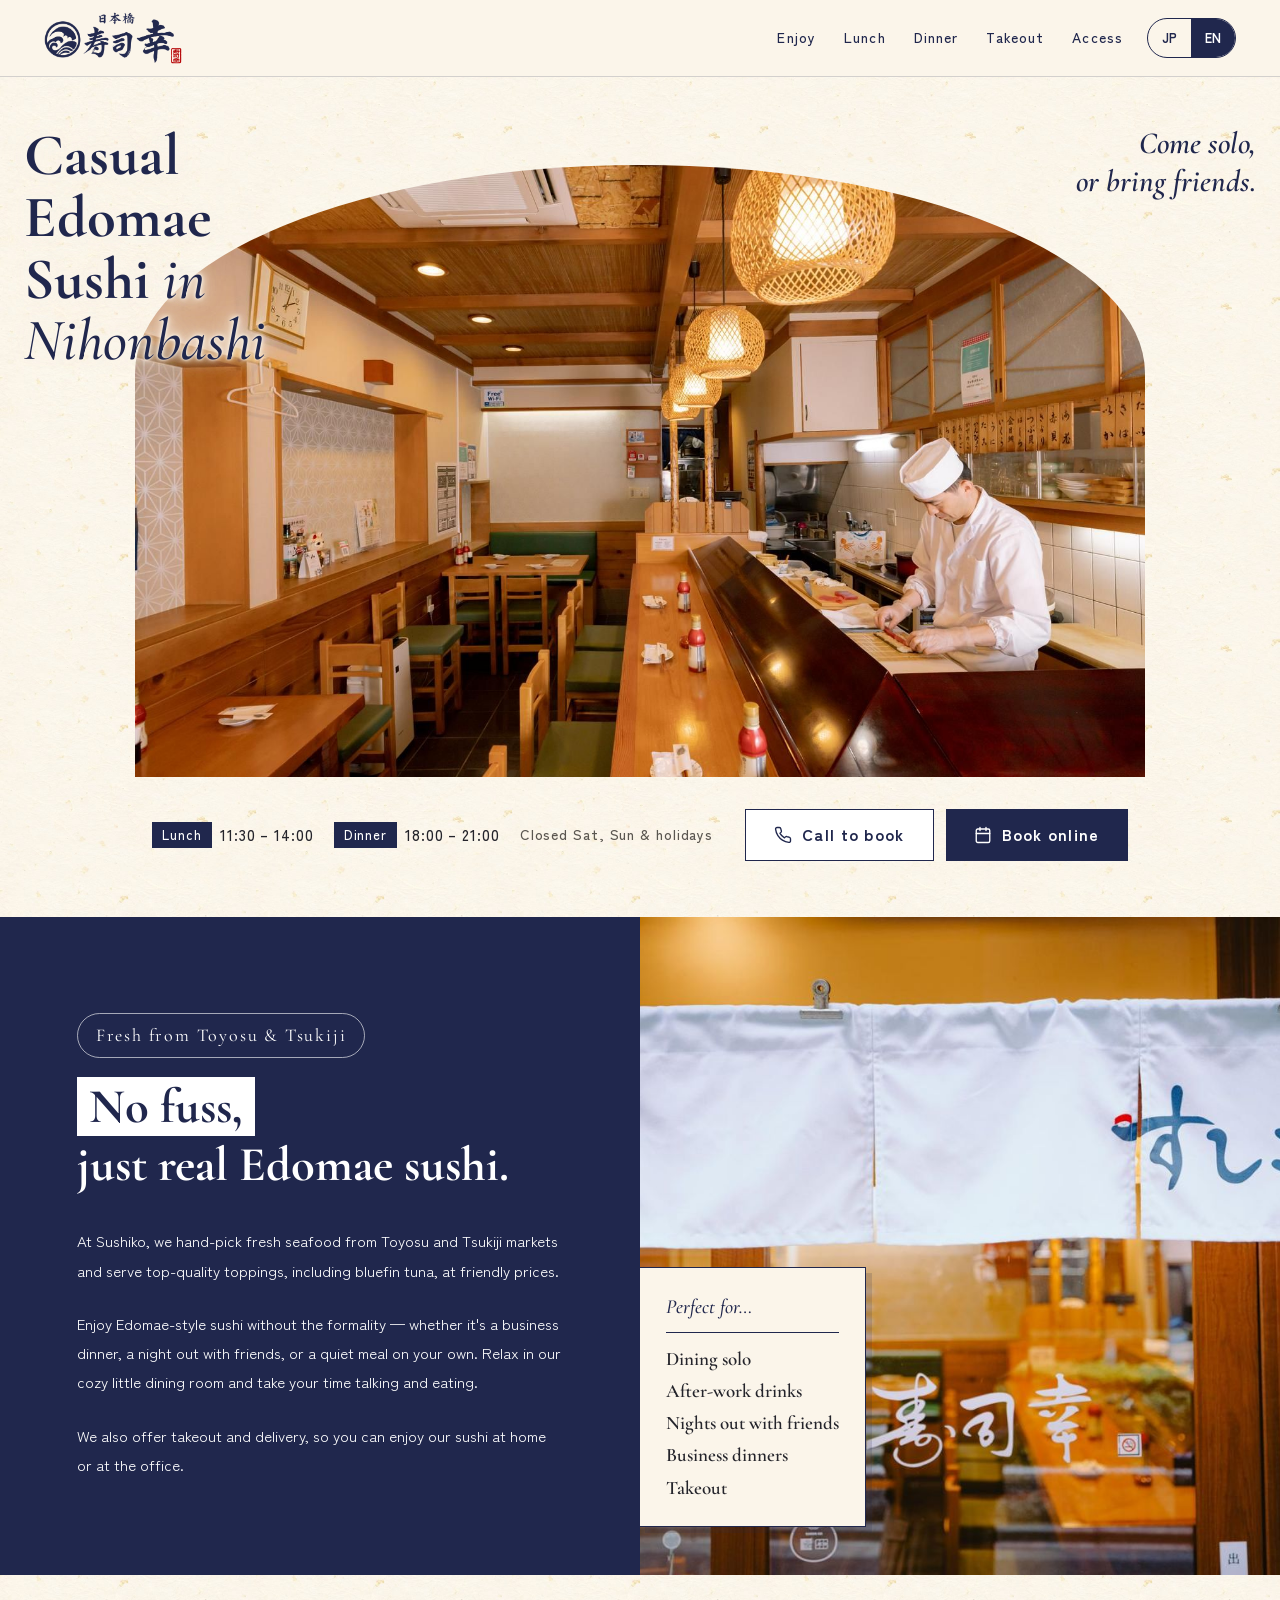
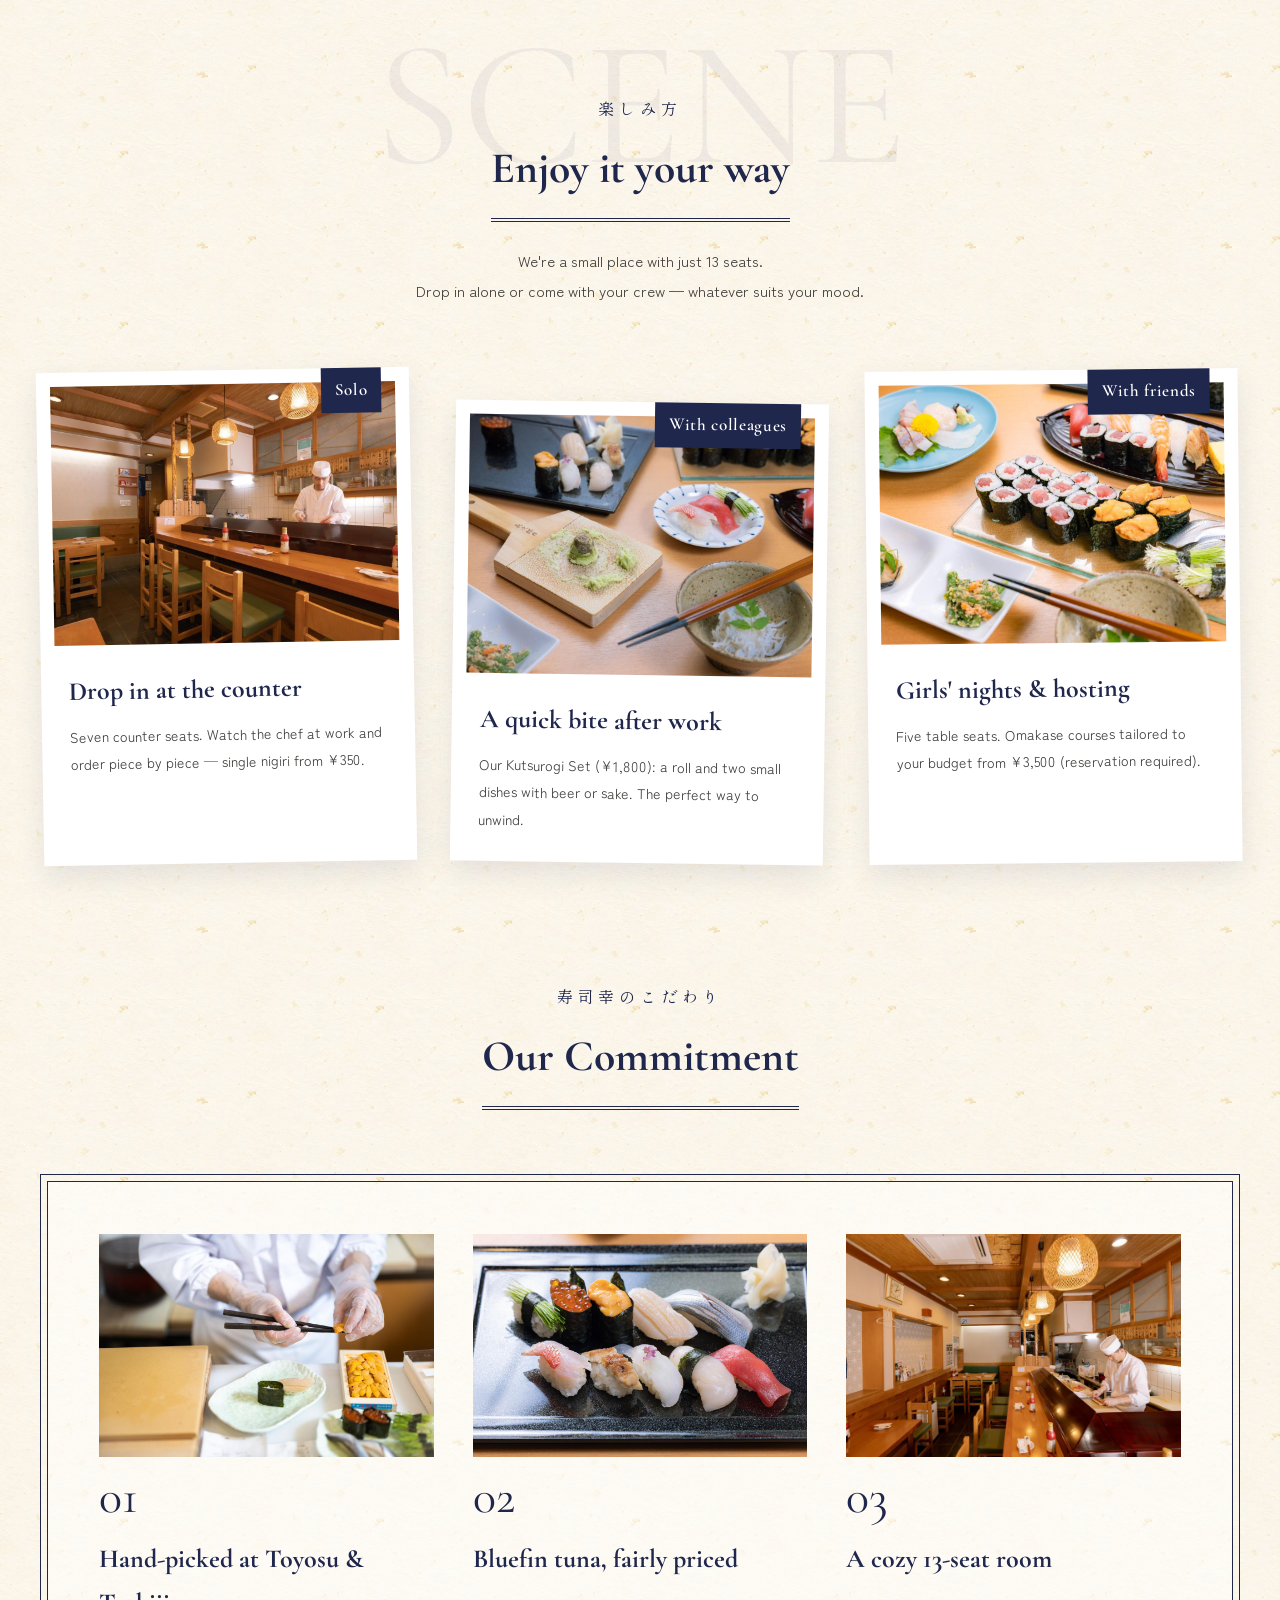
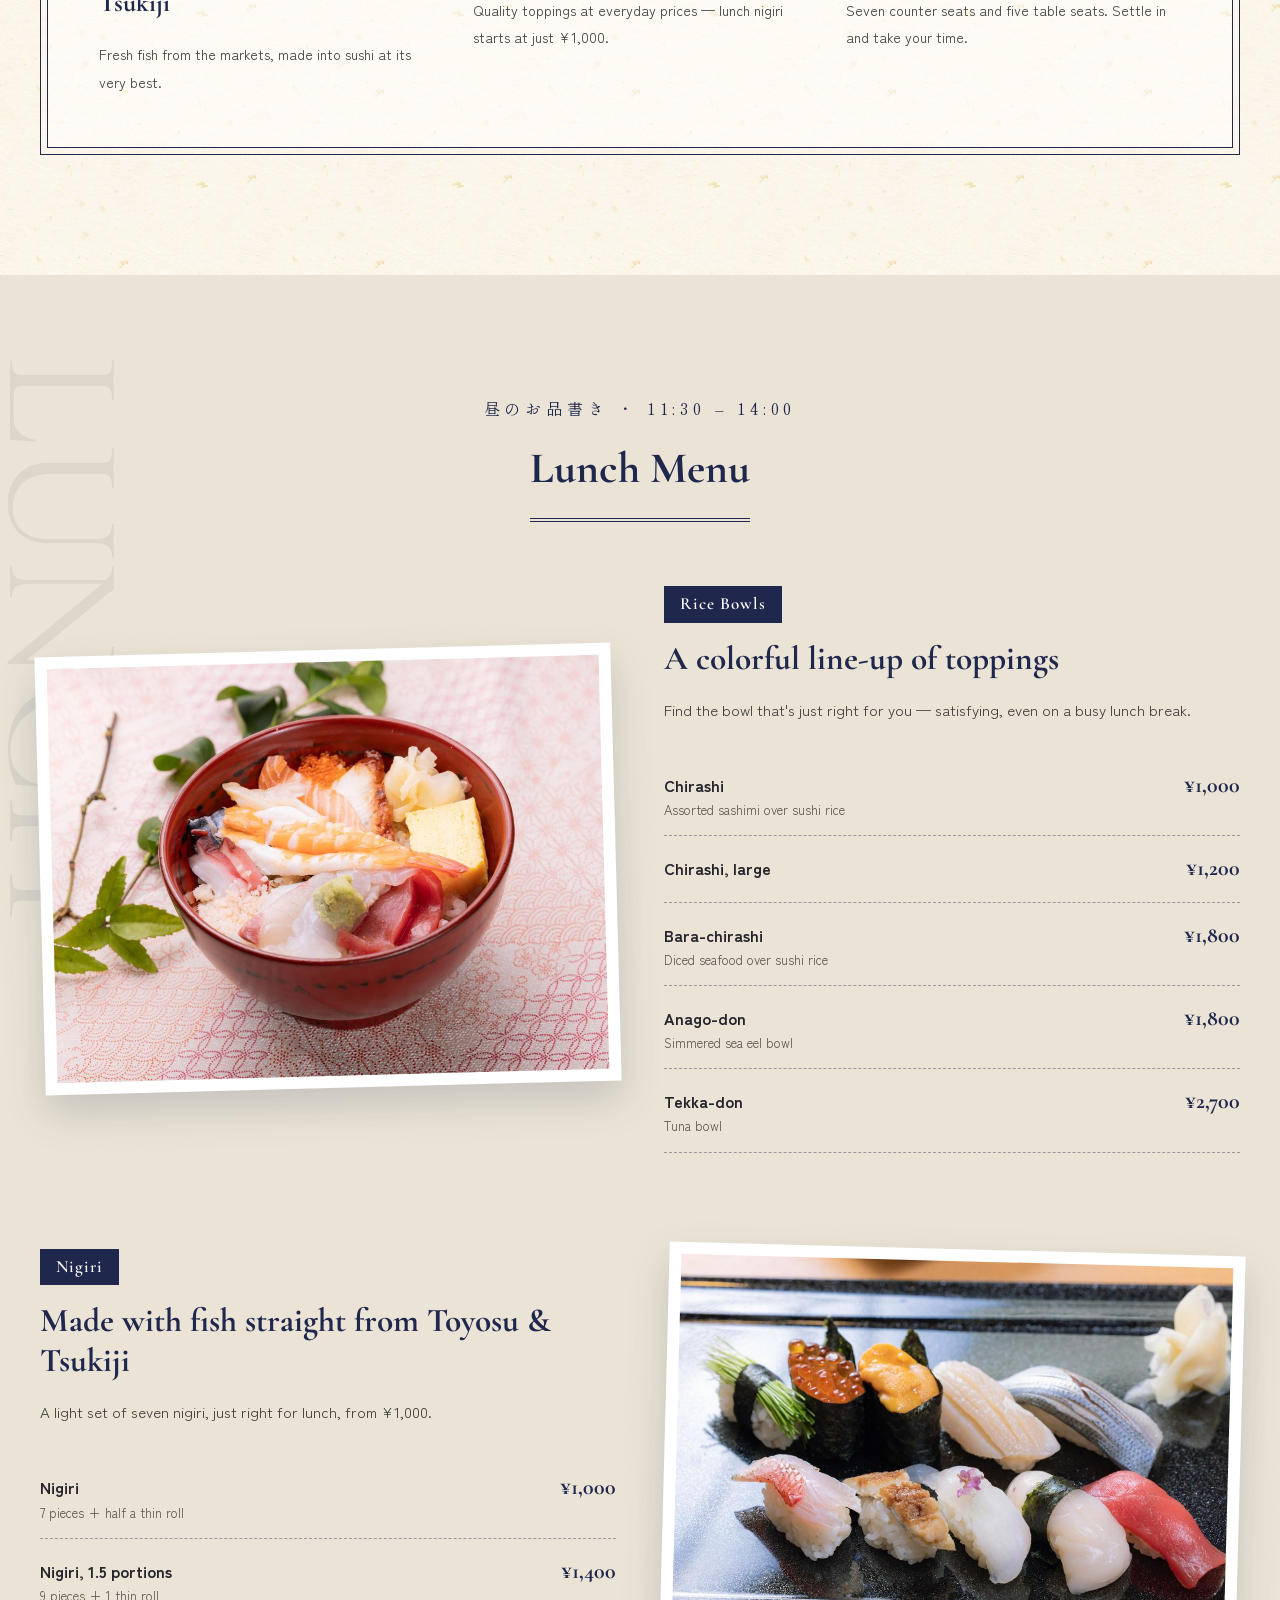
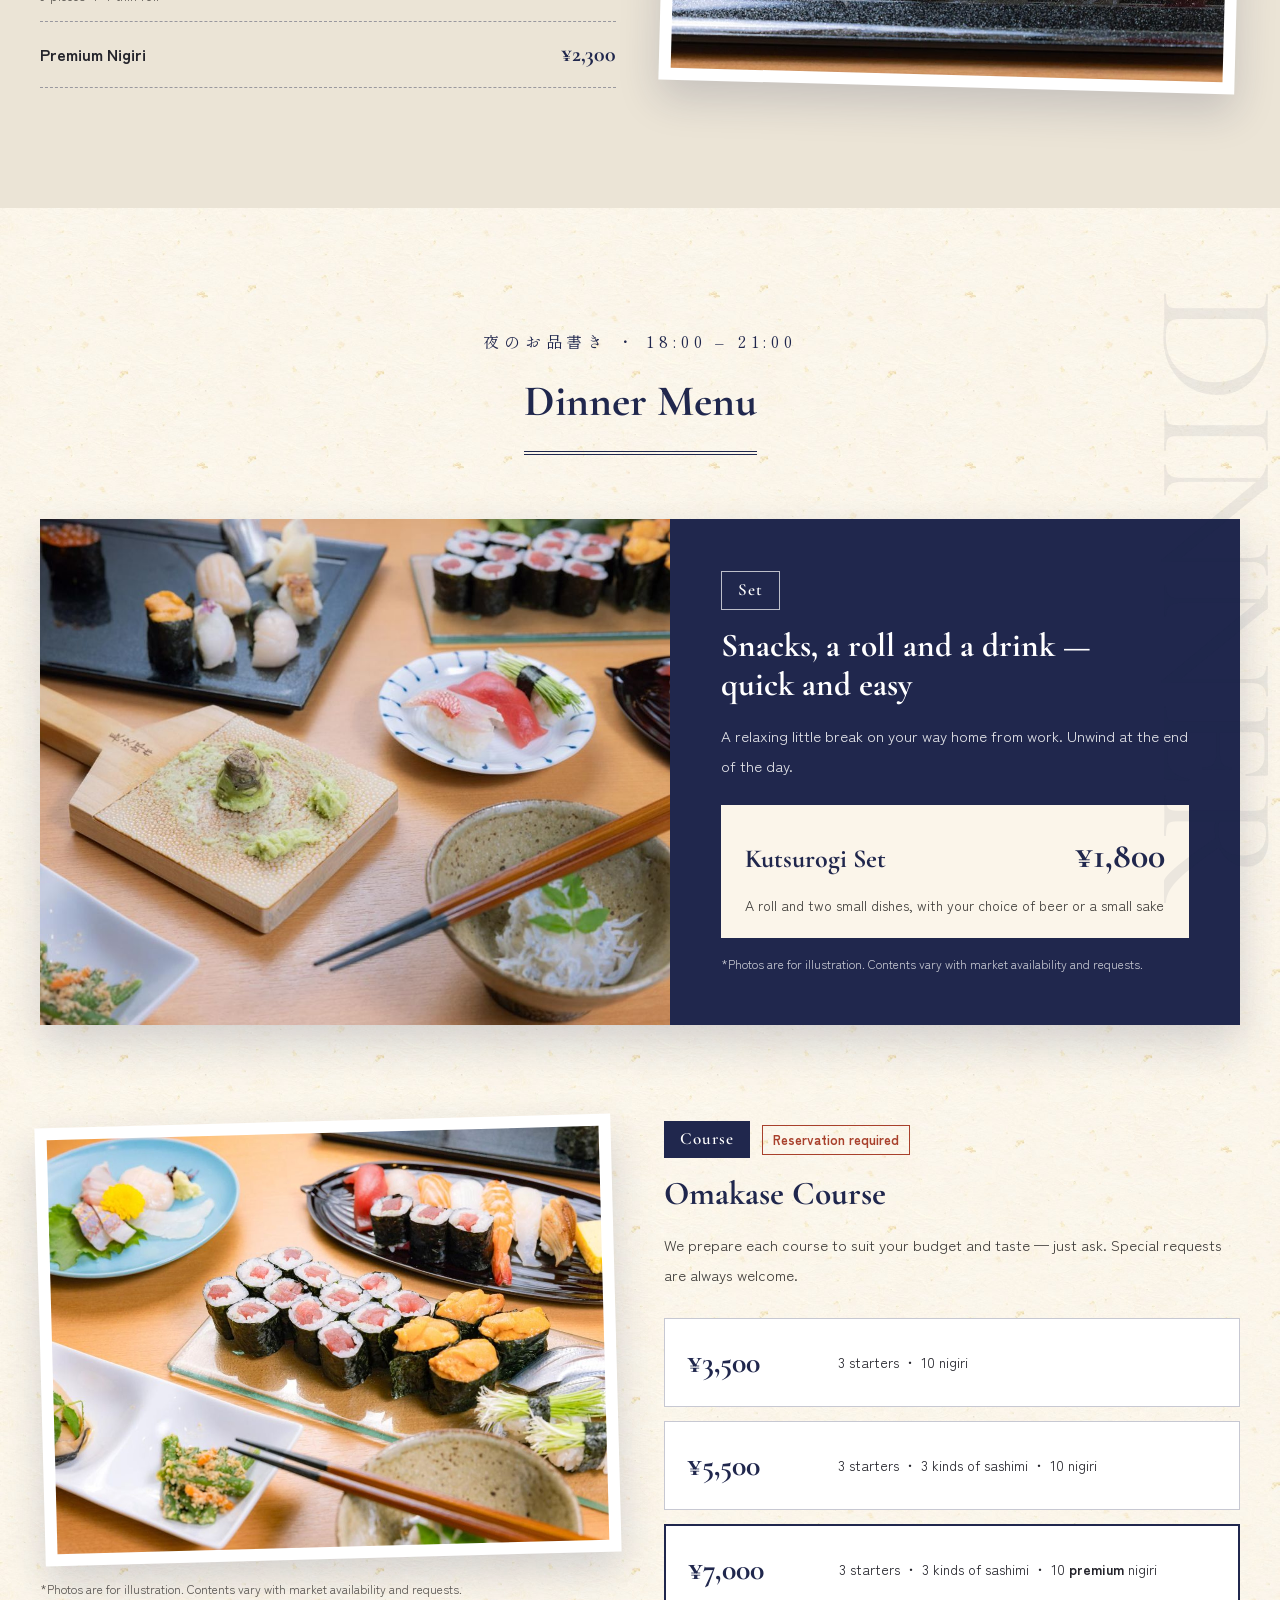
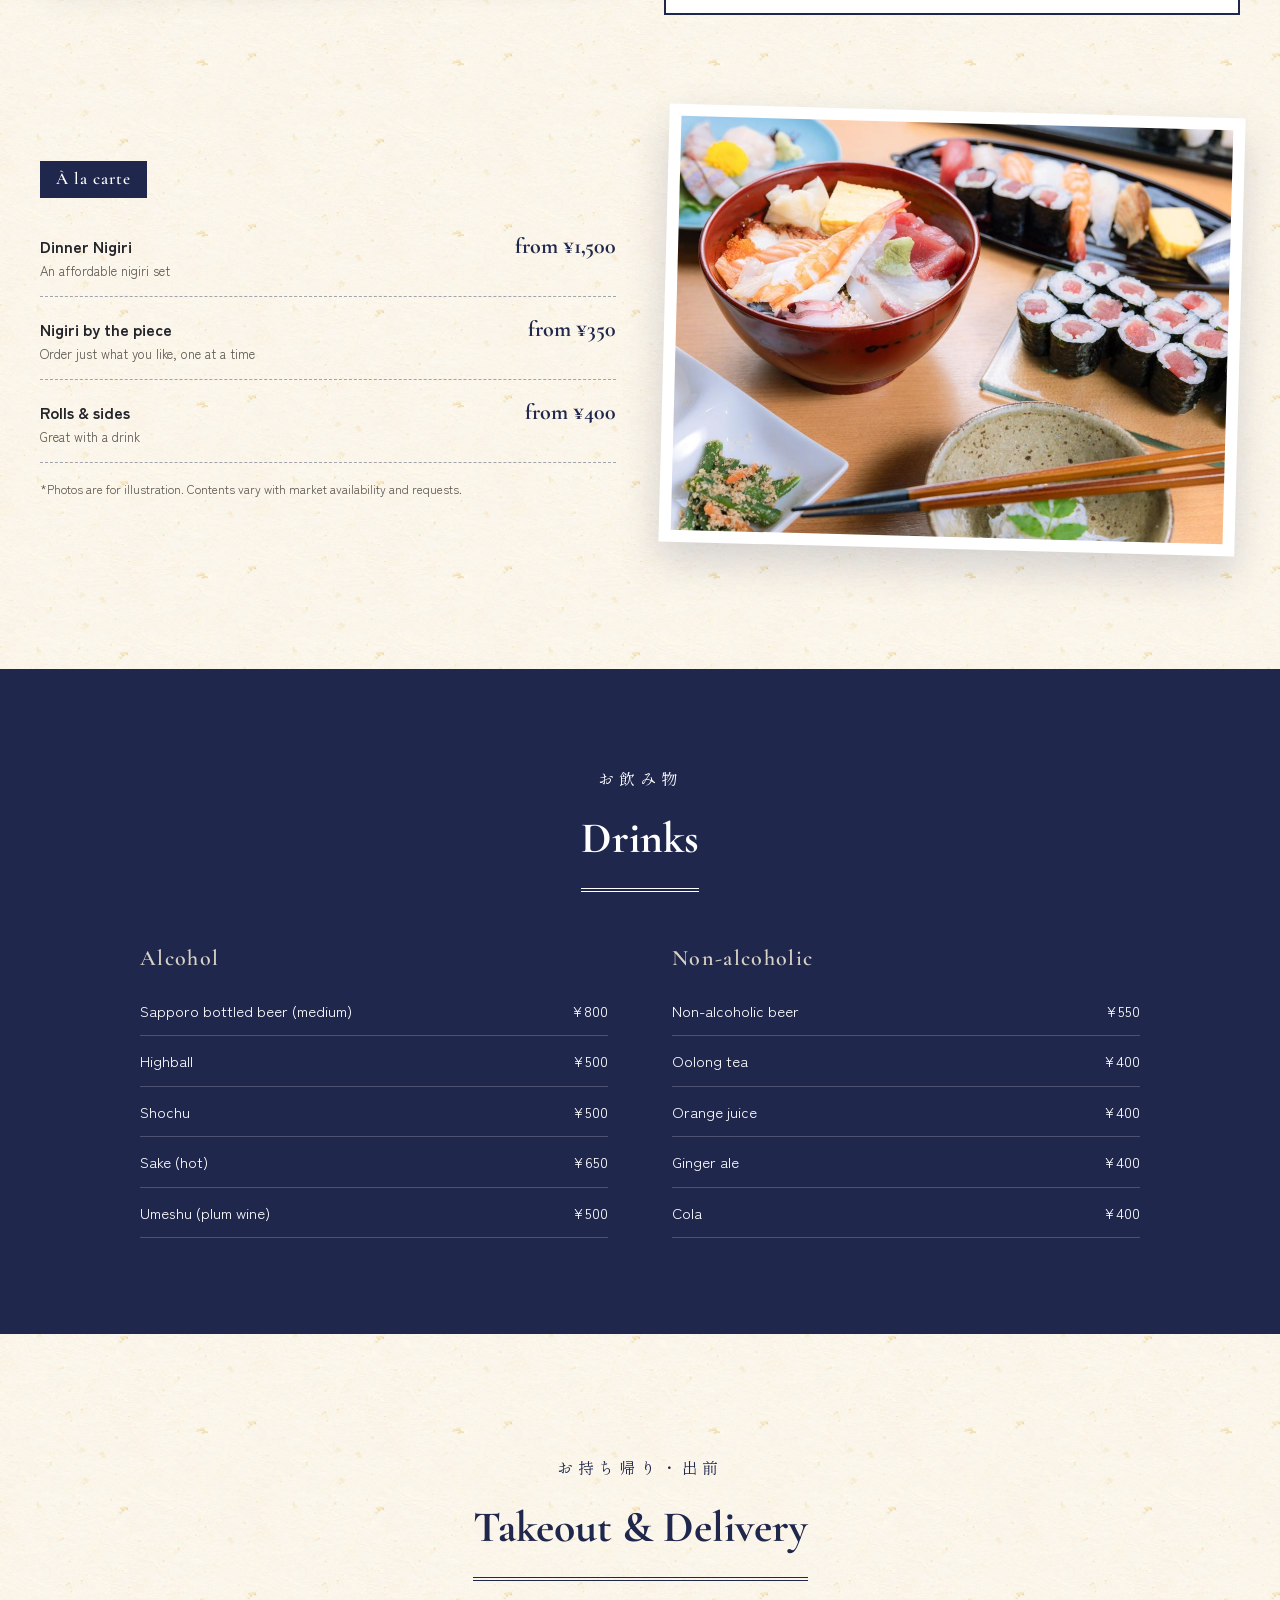
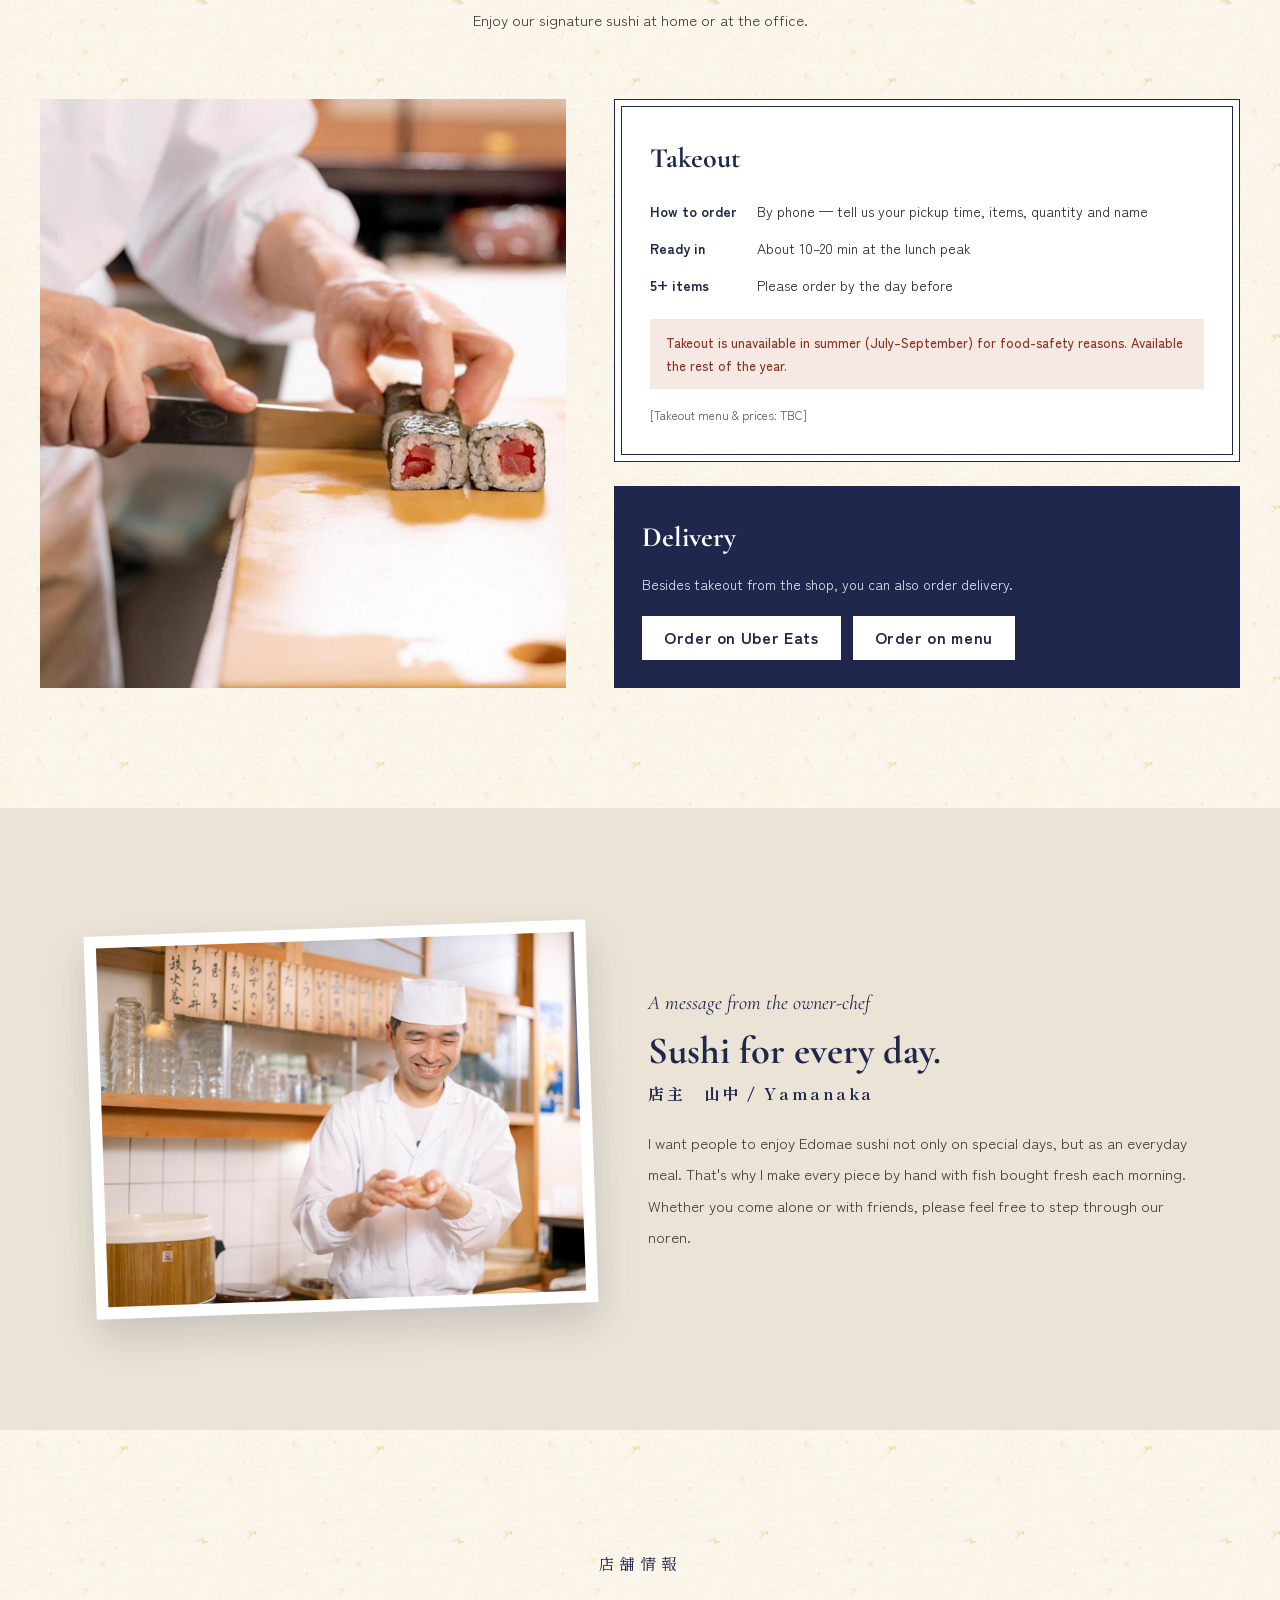
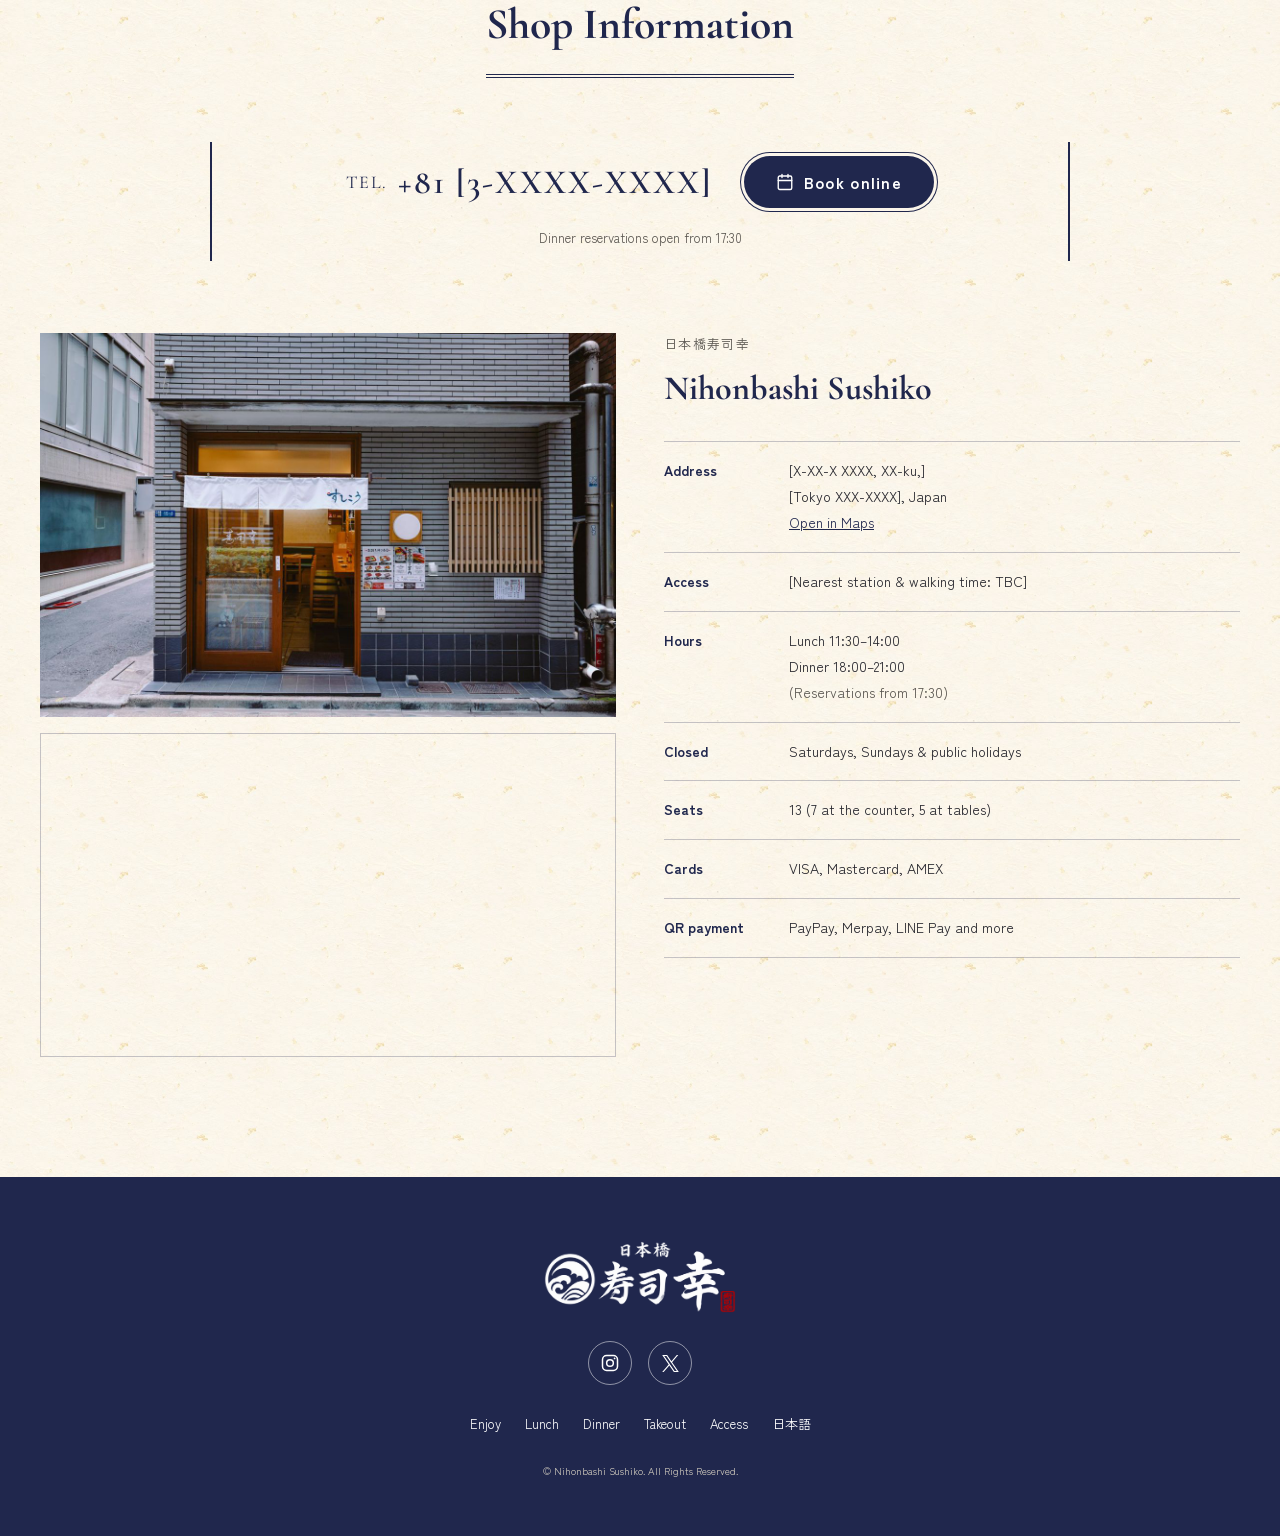
==== en/index.html @ 978b88a0 "Add Nihonbashi Sushiko landing page (JA/EN) - index.html (Japanese) and en/index.html (English) - Sh" ====
<!DOCTYPE html>
<html lang="en">
<head>
  <meta charset="UTF-8">
  <meta name="viewport" content="width=device-width, initial-scale=1">
  <title>Nihonbashi Sushiko | Casual Edomae Sushi in Nihonbashi, Tokyo</title>
  <meta name="description" content="Sushiko is a cozy 13-seat Edomae sushi restaurant in Nihonbashi, Tokyo. Fresh fish from Toyosu and Tsukiji at friendly prices — lunch nigiri from ¥1,000. Solo diners and groups welcome. Takeout and delivery available.">
  <meta name="format-detection" content="telephone=no">
  <meta name="theme-color" content="#20274d">

  <link rel="canonical" href="[SITE URL]/en/">
  <link rel="alternate" hreflang="ja" href="[SITE URL]/">
  <link rel="alternate" hreflang="en" href="[SITE URL]/en/">
  <link rel="alternate" hreflang="x-default" href="[SITE URL]/">

  <meta property="og:type" content="restaurant">
  <meta property="og:site_name" content="Nihonbashi Sushiko">
  <meta property="og:title" content="Nihonbashi Sushiko | Casual Edomae Sushi in Nihonbashi, Tokyo">
  <meta property="og:description" content="Fresh fish from Toyosu &amp; Tsukiji at friendly prices. Lunch nigiri from ¥1,000. A cozy 13-seat sushi bar — come solo or bring friends.">
  <meta property="og:url" content="[SITE URL]/en/">
  <meta property="og:image" content="[SITE URL]/assets/images/ogp.jpg">
  <meta property="og:locale" content="en_US">
  <meta property="og:locale:alternate" content="ja_JP">
  <meta name="twitter:card" content="summary_large_image">

  <link rel="preconnect" href="https://fonts.googleapis.com">
  <link rel="preconnect" href="https://fonts.gstatic.com" crossorigin>
  <link rel="stylesheet" href="https://fonts.googleapis.com/css2?family=Shippori+Mincho+B1:wght@500;700;800&family=Zen+Kaku+Gothic+New:wght@400;500;700&family=Cormorant+Garamond:ital,wght@0,500;0,600;0,700;1,500;1,600&display=swap">
  <link rel="stylesheet" href="../assets/css/style.css">
  <link rel="preload" as="image" href="../assets/images/interior.jpg">

  <script type="application/ld+json">
  {
    "@context": "https://schema.org",
    "@type": "Restaurant",
    "name": "Nihonbashi Sushiko",
    "alternateName": "日本橋 寿司幸",
    "servesCuisine": "Edomae sushi",
    "priceRange": "¥1,000–¥7,000",
    "telephone": "[PHONE]",
    "url": "[SITE URL]/en/",
    "image": "[SITE URL]/assets/images/ogp.jpg",
    "address": {
      "@type": "PostalAddress",
      "postalCode": "[XXX-XXXX]",
      "addressRegion": "Tokyo",
      "addressLocality": "[XX-ku]",
      "streetAddress": "[X-XX-X XXXX]",
      "addressCountry": "JP"
    },
    "openingHoursSpecification": [
      { "@type": "OpeningHoursSpecification", "dayOfWeek": ["Monday","Tuesday","Wednesday","Thursday","Friday"], "opens": "11:30", "closes": "14:00" },
      { "@type": "OpeningHoursSpecification", "dayOfWeek": ["Monday","Tuesday","Wednesday","Thursday","Friday"], "opens": "18:00", "closes": "21:00" }
    ],
    "acceptsReservations": true,
    "paymentAccepted": "Cash, Credit Card, PayPay, Merpay, LINE Pay"
  }
  </script>
</head>
<body class="lang-en">

<svg xmlns="http://www.w3.org/2000/svg" style="display:none">
  <symbol id="i-tel" viewBox="0 0 24 24"><path fill="none" stroke="currentColor" stroke-width="1.8" stroke-linecap="round" stroke-linejoin="round" d="M22 16.9v3a2 2 0 0 1-2.2 2 19.8 19.8 0 0 1-8.6-3.1 19.5 19.5 0 0 1-6-6A19.8 19.8 0 0 1 2.1 4.2 2 2 0 0 1 4.1 2h3a2 2 0 0 1 2 1.7c.1.9.4 1.8.7 2.7a2 2 0 0 1-.5 2.1L8 9.8a16 16 0 0 0 6 6l1.3-1.3a2 2 0 0 1 2.1-.4c.9.3 1.8.6 2.7.7a2 2 0 0 1 1.7 2z"/></symbol>
  <symbol id="i-cal" viewBox="0 0 24 24"><g fill="none" stroke="currentColor" stroke-width="1.8" stroke-linecap="round" stroke-linejoin="round"><rect x="3" y="4" width="18" height="18" rx="2"/><path d="M16 2v4M8 2v4M3 10h18"/></g></symbol>
  <symbol id="i-insta" viewBox="0 0 24 24"><g fill="none" stroke="currentColor" stroke-width="1.8" stroke-linecap="round" stroke-linejoin="round"><rect x="3" y="3" width="18" height="18" rx="5"/><circle cx="12" cy="12" r="4"/></g><circle cx="17.5" cy="6.5" r="1.1" fill="currentColor"/></symbol>
  <symbol id="i-x" viewBox="0 0 1200 1227"><path fill="currentColor" d="M714.163 519.284L1160.89 0H1055.03L667.137 450.887L357.328 0H0L468.492 681.821L0 1226.37H105.866L515.491 750.218L842.672 1226.37H1200L714.137 519.284H714.163ZM569.165 687.828L521.697 619.934L144.011 79.6944H306.615L611.412 515.685L658.88 583.579L1055.08 1150.3H892.476L569.165 687.854V687.828Z"/></symbol>
</svg>

<!-- ================= HEADER ================= -->
<header class="header">
  <div class="header__inner">
    <a class="header__logo" href="#top"><img src="../assets/images/logo_navy.png" alt="Nihonbashi Sushiko" width="900" height="339"></a>
    <nav class="header__nav" aria-label="Page menu">
      <a href="#scene">Enjoy</a>
      <a href="#lunch">Lunch</a>
      <a href="#dinner">Dinner</a>
      <a href="#takeout">Takeout</a>
      <a href="#info">Access</a>
    </nav>
    <div class="lang" role="group" aria-label="Language">
      <a href="../" hreflang="ja">JP</a>
      <span aria-current="page">EN</span>
    </div>
  </div>
</header>

<main>

<!-- ================= HERO ================= -->
<section id="top" class="hero hero--en">
  <div class="hero__inner">
    <img class="hero__photo" src="../assets/images/interior.jpg" alt="The warm wooden interior of Sushiko, lit by paper lanterns" width="1600" height="1067" fetchpriority="high">
    <h1 class="hero__title">Casual Edomae Sushi <em>in Nihonbashi</em></h1>
    <p class="hero__sub">Come solo,<br>or bring friends.</p>
  </div>
  <div class="hero__bar">
    <div class="hours">
      <span class="hours__item"><span class="hours__tag">Lunch</span>11:30 – 14:00</span>
      <span class="hours__item"><span class="hours__tag">Dinner</span>18:00 – 21:00</span>
      <span class="hours__closed">Closed Sat, Sun &amp; holidays</span>
    </div>
    <div class="hero__cta">
      <a class="btn btn--outline" href="tel:[PHONE]"><svg class="icon" aria-hidden="true"><use href="#i-tel"/></svg>Call to book</a>
      <a class="btn btn--primary" href="[RESERVATION URL]"><svg class="icon" aria-hidden="true"><use href="#i-cal"/></svg>Book online</a>
    </div>
  </div>
</section>

<!-- ================= INTRO ================= -->
<section class="intro">
  <div class="intro__text">
    <p class="intro__tag">Fresh from Toyosu &amp; Tsukiji</p>
    <h2 class="intro__title"><mark>No fuss,</mark><br>just real Edomae sushi.</h2>
    <div class="intro__body">
      <p>At Sushiko, we hand-pick fresh seafood from Toyosu and Tsukiji markets and serve top-quality toppings, including bluefin tuna, at friendly prices.</p>
      <p>Enjoy Edomae-style sushi without the formality — whether it's a business dinner, a night out with friends, or a quiet meal on your own. Relax in our cozy little dining room and take your time talking and eating.</p>
      <p>We also offer takeout and delivery, so you can enjoy our sushi at home or at the office.</p>
    </div>
  </div>
  <div class="intro__visual">
    <img src="../assets/images/noren.jpg" alt="The entrance with the Sushiko noren curtain" width="1200" height="800" loading="lazy">
    <div class="usage usage--en">
      <p class="usage__title">Perfect for…</p>
      <ul class="usage__list">
        <li>Dining solo</li>
        <li>After-work drinks</li>
        <li>Nights out with friends</li>
        <li>Business dinners</li>
        <li>Takeout</li>
      </ul>
    </div>
  </div>
</section>

<!-- ================= SCENE ================= -->
<section id="scene" class="section section--clip">
  <div class="bg-word bg-word--center" aria-hidden="true">SCENE</div>
  <div class="container">
    <div class="sec-head">
      <p class="sec-head__en" lang="ja">楽しみ方</p>
      <h2 class="sec-head__title">Enjoy it your way</h2>
      <p class="sec-head__lead">We're a small place with just 13 seats.<br>Drop in alone or come with your crew — whatever suits your mood.</p>
    </div>
    <div class="scene-grid">
      <article class="scene-card scene-card--en">
        <div class="scene-card__media">
          <img src="../assets/images/counter.jpg" alt="Counter seats facing the chef" width="1200" height="800" loading="lazy">
          <span class="scene-card__tag">Solo</span>
        </div>
        <h3 class="scene-card__title">Drop in at the counter</h3>
        <p class="scene-card__text">Seven counter seats. Watch the chef at work and order piece by piece — single nigiri from ¥350.</p>
      </article>
      <article class="scene-card scene-card--en">
        <div class="scene-card__media">
          <img src="../assets/images/set.jpg" alt="Small plates, rolls and snacks" width="1200" height="800" loading="lazy">
          <span class="scene-card__tag">With colleagues</span>
        </div>
        <h3 class="scene-card__title">A quick bite after work</h3>
        <p class="scene-card__text">Our Kutsurogi Set (¥1,800): a roll and two small dishes with beer or sake. The perfect way to unwind.</p>
      </article>
      <article class="scene-card scene-card--en">
        <div class="scene-card__media">
          <img src="../assets/images/course.jpg" alt="A table spread of nigiri and rolls" width="1200" height="800" loading="lazy">
          <span class="scene-card__tag">With friends</span>
        </div>
        <h3 class="scene-card__title">Girls' nights &amp; hosting</h3>
        <p class="scene-card__text">Five table seats. Omakase courses tailored to your budget from ¥3,500 (reservation required).</p>
      </article>
    </div>
  </div>
</section>

<!-- ================= STRENGTH ================= -->
<section class="section strength">
  <div class="sec-head">
    <p class="sec-head__en" lang="ja">寿司幸のこだわり</p>
    <h2 class="sec-head__title">Our Commitment</h2>
  </div>
  <div class="strength__frame">
    <div class="strength__grid">
      <div class="strength__item">
        <img src="../assets/images/uni.jpg" alt="The chef finishing sea urchin gunkan" width="1200" height="800" loading="lazy">
        <p class="strength__num" aria-hidden="true">01</p>
        <h3 class="strength__title">Hand-picked at Toyosu &amp; Tsukiji</h3>
        <p class="strength__text">Fresh fish from the markets, made into sushi at its very best.</p>
      </div>
      <div class="strength__item">
        <img src="../assets/images/nigiri.jpg" alt="Assorted nigiri including bluefin tuna" width="1200" height="800" loading="lazy">
        <p class="strength__num" aria-hidden="true">02</p>
        <h3 class="strength__title">Bluefin tuna, fairly priced</h3>
        <p class="strength__text">Quality toppings at everyday prices — lunch nigiri starts at just ¥1,000.</p>
      </div>
      <div class="strength__item">
        <img src="../assets/images/interior.jpg" alt="The warm wooden interior with lanterns" width="1600" height="1067" loading="lazy">
        <p class="strength__num" aria-hidden="true">03</p>
        <h3 class="strength__title">A cozy 13-seat room</h3>
        <p class="strength__text">Seven counter seats and five table seats. Settle in and take your time.</p>
      </div>
    </div>
  </div>
</section>

<!-- ================= LUNCH ================= -->
<section id="lunch" class="section section--beige section--clip">
  <div class="bg-word bg-word--left" aria-hidden="true">LUNCH</div>
  <div class="container">
    <div class="sec-head">
      <p class="sec-head__en" lang="ja">昼のお品書き ・ 11:30 – 14:00</p>
      <h2 class="sec-head__title">Lunch Menu</h2>
    </div>

    <div class="menu-block">
      <div class="menu-block__media">
        <div class="photo-frame tilt-l"><img src="../assets/images/don.jpg" alt="A colorful chirashi bowl" width="1200" height="800" loading="lazy"></div>
      </div>
      <div class="menu-block__body">
        <p class="label">Rice Bowls</p>
        <h3 class="menu-block__title">A colorful line-up of toppings</h3>
        <p class="menu-block__lead">Find the bowl that's just right for you — satisfying, even on a busy lunch break.</p>
        <dl class="price-list">
          <div class="price-list__row"><dt>Chirashi<small>Assorted sashimi over sushi rice</small></dt><dd>¥1,000</dd></div>
          <div class="price-list__row"><dt>Chirashi, large</dt><dd>¥1,200</dd></div>
          <div class="price-list__row"><dt>Bara-chirashi<small>Diced seafood over sushi rice</small></dt><dd>¥1,800</dd></div>
          <div class="price-list__row"><dt>Anago-don<small>Simmered sea eel bowl</small></dt><dd>¥1,800</dd></div>
          <div class="price-list__row"><dt>Tekka-don<small>Tuna bowl</small></dt><dd>¥2,700</dd></div>
        </dl>
      </div>
    </div>

    <div class="menu-block menu-block--reverse">
      <div class="menu-block__media">
        <div class="photo-frame tilt-r"><img src="../assets/images/nigiri.jpg" alt="Nigiri sushi on a black plate" width="1200" height="800" loading="lazy"></div>
      </div>
      <div class="menu-block__body">
        <p class="label">Nigiri</p>
        <h3 class="menu-block__title">Made with fish straight from Toyosu &amp; Tsukiji</h3>
        <p class="menu-block__lead">A light set of seven nigiri, just right for lunch, from ¥1,000.</p>
        <dl class="price-list">
          <div class="price-list__row"><dt>Nigiri<small>7 pieces + half a thin roll</small></dt><dd>¥1,000</dd></div>
          <div class="price-list__row"><dt>Nigiri, 1.5 portions<small>9 pieces + 1 thin roll</small></dt><dd>¥1,400</dd></div>
          <div class="price-list__row"><dt>Premium Nigiri</dt><dd>¥2,300</dd></div>
        </dl>
      </div>
    </div>
  </div>
</section>

<!-- ================= DINNER ================= -->
<section id="dinner" class="section section--clip">
  <div class="bg-word bg-word--right" aria-hidden="true">DINNER</div>
  <div class="container">
    <div class="sec-head">
      <p class="sec-head__en" lang="ja">夜のお品書き ・ 18:00 – 21:00</p>
      <h2 class="sec-head__title">Dinner Menu</h2>
    </div>

    <div class="feature">
      <div class="feature__media">
        <img src="../assets/images/set.jpg" alt="A set of rolls, small dishes and snacks" width="1200" height="800" loading="lazy">
      </div>
      <div class="feature__body">
        <p class="label label--outline">Set</p>
        <h3 class="feature__title">Snacks, a roll and a drink —<br>quick and easy</h3>
        <p class="feature__lead">A relaxing little break on your way home from work. Unwind at the end of the day.</p>
        <div class="feature__price">
          <div class="feature__price-row">
            <span class="feature__price-name">Kutsurogi Set</span>
            <span class="feature__price-num">¥1,800</span>
          </div>
          <p class="feature__price-desc">A roll and two small dishes, with your choice of beer or a small sake</p>
        </div>
        <p class="note">*Photos are for illustration. Contents vary with market availability and requests.</p>
      </div>
    </div>

    <div class="menu-block menu-block--top">
      <div class="menu-block__media">
        <div class="photo-frame tilt-l"><img src="../assets/images/course.jpg" alt="Omakase course with sashimi, nigiri and rolls" width="1200" height="800" loading="lazy"></div>
        <p class="note">*Photos are for illustration. Contents vary with market availability and requests.</p>
      </div>
      <div class="menu-block__body">
        <div class="label-row">
          <p class="label">Course</p>
          <span class="badge-reserve">Reservation required</span>
        </div>
        <h3 class="menu-block__title">Omakase Course</h3>
        <p class="menu-block__lead">We prepare each course to suit your budget and taste — just ask. Special requests are always welcome.</p>
        <div class="course-list">
          <div class="course"><span class="course__price">¥3,500</span><span class="course__desc">3 starters ・ 10 nigiri</span></div>
          <div class="course"><span class="course__price">¥5,500</span><span class="course__desc">3 starters ・ 3 kinds of sashimi ・ 10 nigiri</span></div>
          <div class="course course--strong"><span class="course__price">¥7,000</span><span class="course__desc">3 starters ・ 3 kinds of sashimi ・ 10 <strong>premium</strong> nigiri</span></div>
        </div>
      </div>
    </div>

    <div class="menu-block menu-block--reverse">
      <div class="menu-block__media">
        <div class="photo-frame tilt-r"><img src="../assets/images/other.jpg" alt="Chirashi, tuna rolls and small dishes" width="1200" height="800" loading="lazy"></div>
      </div>
      <div class="menu-block__body">
        <p class="label">À la carte</p>
        <dl class="price-list" style="margin-top: 16px">
          <div class="price-list__row"><dt>Dinner Nigiri<small>An affordable nigiri set</small></dt><dd>from ¥1,500</dd></div>
          <div class="price-list__row"><dt>Nigiri by the piece<small>Order just what you like, one at a time</small></dt><dd>from ¥350</dd></div>
          <div class="price-list__row"><dt>Rolls &amp; sides<small>Great with a drink</small></dt><dd>from ¥400</dd></div>
        </dl>
        <p class="note">*Photos are for illustration. Contents vary with market availability and requests.</p>
      </div>
    </div>
  </div>
</section>

<!-- ================= DRINKS ================= -->
<section class="section section--navy">
  <div class="drinks">
    <div class="sec-head">
      <p class="sec-head__en" lang="ja">お飲み物</p>
      <h2 class="sec-head__title">Drinks</h2>
    </div>
    <div class="drinks__grid">
      <div>
        <h3 class="drinks__title">Alcohol</h3>
        <dl class="drinks__list">
          <div><dt>Sapporo bottled beer (medium)</dt><dd>¥800</dd></div>
          <div><dt>Highball</dt><dd>¥500</dd></div>
          <div><dt>Shochu</dt><dd>¥500</dd></div>
          <div><dt>Sake (hot)</dt><dd>¥650</dd></div>
          <div><dt>Umeshu (plum wine)</dt><dd>¥500</dd></div>
        </dl>
      </div>
      <div>
        <h3 class="drinks__title">Non-alcoholic</h3>
        <dl class="drinks__list">
          <div><dt>Non-alcoholic beer</dt><dd>¥550</dd></div>
          <div><dt>Oolong tea</dt><dd>¥400</dd></div>
          <div><dt>Orange juice</dt><dd>¥400</dd></div>
          <div><dt>Ginger ale</dt><dd>¥400</dd></div>
          <div><dt>Cola</dt><dd>¥400</dd></div>
        </dl>
      </div>
    </div>
  </div>
</section>

<!-- ================= TAKEOUT ================= -->
<section id="takeout" class="section">
  <div class="container">
    <div class="sec-head">
      <p class="sec-head__en" lang="ja">お持ち帰り・出前</p>
      <h2 class="sec-head__title">Takeout &amp; Delivery</h2>
      <p class="sec-head__lead">Enjoy our signature sushi at home or at the office.</p>
    </div>
    <div class="takeout">
      <div class="takeout__media">
        <img src="../assets/images/takeout.jpg" alt="The chef slicing a tuna roll" width="1200" height="800" loading="lazy">
      </div>
      <div class="takeout__body">
        <div class="box-double">
          <div class="box-double__inner">
            <h3 class="box-title">Takeout</h3>
            <dl class="def-grid">
              <dt>How to order</dt><dd>By phone — tell us your pickup time, items, quantity and name</dd>
              <dt>Ready in</dt><dd>About 10–20 min at the lunch peak</dd>
              <dt>5+ items</dt><dd>Please order by the day before</dd>
            </dl>
            <p class="alert">Takeout is unavailable in summer (July–September) for food-safety reasons. Available the rest of the year.</p>
            <p class="note">[Takeout menu &amp; prices: TBC]</p>
          </div>
        </div>
        <div class="delivery">
          <h3 class="box-title">Delivery</h3>
          <p>Besides takeout from the shop, you can also order delivery.</p>
          <div class="delivery__btns">
            <a class="btn btn--white" href="[Uber Eats URL]" target="_blank" rel="noopener">Order on Uber Eats</a>
            <a class="btn btn--white" href="[menu URL]" target="_blank" rel="noopener">Order on menu</a>
          </div>
        </div>
      </div>
    </div>
  </div>
</section>

<!-- ================= OWNER ================= -->
<section class="section section--beige">
  <div class="owner">
    <div class="owner__media">
      <div class="photo-frame"><img src="../assets/images/owner.jpg" alt="Owner-chef Yamanaka smiling as he makes sushi" width="1200" height="800" loading="lazy"></div>
    </div>
    <div class="owner__body">
      <div>
        <p class="owner__en">A message from the owner-chef</p>
        <h2 class="owner__title">Sushi for every day.</h2>
        <p class="owner__name-en">店主　山中 / Yamanaka</p>
        <p class="owner__text">I want people to enjoy Edomae sushi not only on special days, but as an everyday meal. That's why I make every piece by hand with fish bought fresh each morning. Whether you come alone or with friends, please feel free to step through our noren.</p>
      </div>
    </div>
  </div>
</section>

<!-- ================= INFO ================= -->
<section id="info" class="section">
  <div class="container">
    <div class="sec-head">
      <p class="sec-head__en" lang="ja">店舗情報</p>
      <h2 class="sec-head__title">Shop Information</h2>
    </div>
    <div class="cta-box">
      <a class="cta-box__tel" href="tel:[PHONE]"><span>TEL.</span><strong>+81 [3-XXXX-XXXX]</strong></a>
      <a class="btn btn--primary btn--pill" href="[RESERVATION URL]"><svg class="icon" aria-hidden="true"><use href="#i-cal"/></svg>Book online</a>
      <p class="cta-box__note">Dinner reservations open from 17:30</p>
    </div>
    <div class="info">
      <div class="info__media">
        <img src="../assets/images/exterior.jpg" alt="Exterior of Nihonbashi Sushiko" width="1200" height="800" loading="lazy">
        <div class="info__map">
          <iframe src="https://www.google.com/maps/embed?pb=!1m14!1m12!1m3!1d9166.27999882452!2d139.77234920619404!3d35.682680333032145!2m3!1f0!2f0!3f0!3m2!1i1024!2i768!4f13.1!5e0!3m2!1sen!2sjp!4v1793507976067!5m2!1sen!2sjp" width="600" height="450" style="border:0;" allowfullscreen="" loading="lazy" referrerpolicy="strict-origin-when-cross-origin" title="Map to Nihonbashi Sushiko"></iframe>
        </div>
      </div>
      <div class="info__body">
        <p class="info__kana" lang="ja">日本橋寿司幸</p>
        <p class="info__name">Nihonbashi Sushiko</p>
        <dl class="info-table">
          <div><dt>Address</dt><dd>[X-XX-X XXXX, XX-ku,]<br>[Tokyo XXX-XXXX], Japan<br><a href="[Google Maps URL]" target="_blank" rel="noopener">Open in Maps</a></dd></div>
          <div><dt>Access</dt><dd>[Nearest station &amp; walking time: TBC]</dd></div>
          <div><dt>Hours</dt><dd>Lunch 11:30–14:00<br>Dinner 18:00–21:00<br><span class="sub">(Reservations from 17:30)</span></dd></div>
          <div><dt>Closed</dt><dd>Saturdays, Sundays &amp; public holidays</dd></div>
          <div><dt>Seats</dt><dd>13 (7 at the counter, 5 at tables)</dd></div>
          <div><dt>Cards</dt><dd>VISA, Mastercard, AMEX</dd></div>
          <div><dt>QR payment</dt><dd>PayPay, Merpay, LINE Pay and more</dd></div>
        </dl>
      </div>
    </div>
  </div>
</section>

</main>

<!-- ================= FOOTER ================= -->
<footer class="footer">
  <img class="footer__logo" src="../assets/images/logo_white.png" alt="Nihonbashi Sushiko" width="900" height="339" loading="lazy">
  <div class="footer__sns">
    <a href="[Instagram URL]" target="_blank" rel="noopener" aria-label="Instagram"><svg width="20" height="20" aria-hidden="true"><use href="#i-insta"/></svg></a>
    <a href="[X URL]" target="_blank" rel="noopener" aria-label="X"><svg width="17" height="17" aria-hidden="true"><use href="#i-x"/></svg></a>
  </div>
  <nav class="footer__nav" aria-label="Footer menu">
    <a href="#scene">Enjoy</a>
    <a href="#lunch">Lunch</a>
    <a href="#dinner">Dinner</a>
    <a href="#takeout">Takeout</a>
    <a href="#info">Access</a>
    <a href="../" hreflang="ja" lang="ja">日本語</a>
  </nav>
  <p class="footer__copy"><small>© Nihonbashi Sushiko. All Rights Reserved.</small></p>
</footer>

<div class="sp-cta">
  <a class="sp-cta__tel" href="tel:[PHONE]"><svg class="icon" aria-hidden="true"><use href="#i-tel"/></svg>Call</a>
  <a class="sp-cta__web" href="[RESERVATION URL]"><svg class="icon" aria-hidden="true"><use href="#i-cal"/></svg>Book online</a>
</div>

</body>
</html>
---- assets/css/style.css ----
@charset "UTF-8";
/* =========================================================
   日本橋 寿司幸 LP
   ========================================================= */

:root {
  --navy: #20274d;
  --navy-hover: #3b4680;
  --paper: #fbf5ea; /* 和紙テクスチャの平均色 */
  --paper-2: #ebe4d6;
  --ink: #24242b;
  --text-2: #3f3d3a;
  --muted: #5a5650;
  --beige: #d9d3c4;
  --red: #a8402c;
  --red-bg: #f6e9e4;
  --red-text: #8a3322;
  --line: rgba(32, 39, 77, 0.25);
  --line-dash: rgba(32, 39, 77, 0.4);

  --font-sans: "Zen Kaku Gothic New", "Hiragino Sans", "Yu Gothic", sans-serif;
  --font-mincho: "Shippori Mincho B1", "Hiragino Mincho ProN", "Yu Mincho", serif;
  --font-latin: "Cormorant Garamond", "Times New Roman", serif;

  --header-h: 77px;
  --container: 1200px;
}

/* ---------- reset / base ---------- */
*, *::before, *::after { box-sizing: border-box; }
html { scroll-behavior: smooth; scroll-padding-top: var(--header-h); -webkit-text-size-adjust: 100%; }
body {
  margin: 0;
  font-family: var(--font-sans);
  color: var(--ink);
  background-color: var(--paper);
  background-image: url("../images/washi.jpg"); /* 継ぎ目なしでリピートできるよう加工済み */
  background-repeat: repeat;
  background-size: 256px auto;
  line-height: 1.7;
}
img { display: block; max-width: 100%; height: auto; }
a { color: var(--navy); }
a:hover { color: var(--navy-hover); }
h1, h2, h3, p, ul, dl, dd { margin: 0; }
ul { padding: 0; list-style: none; }
:focus-visible { outline: 2px solid var(--navy); outline-offset: 3px; }

.container { max-width: var(--container); margin: 0 auto; }
.sp-only { display: none; }
.visually-hidden {
  position: absolute; width: 1px; height: 1px; margin: -1px; padding: 0;
  overflow: hidden; clip: rect(0 0 0 0); white-space: nowrap; border: 0;
}

/* ---------- common parts ---------- */
.section { position: relative; padding: 120px 24px; }
.section--beige { background: var(--paper-2); }
.section--navy { background: var(--navy); color: #fff; padding: 96px 24px; }
.section--clip { overflow: hidden; }

.sec-head { text-align: center; margin-bottom: 64px; position: relative; }
.sec-head__en {
  margin-bottom: 10px;
  font-family: var(--font-latin); font-style: italic; font-size: 20px;
  letter-spacing: 0.2em; color: var(--navy);
}
.sec-head__title {
  display: inline-block; padding-bottom: 14px; border-bottom: 4px double var(--navy);
  font-family: var(--font-mincho); font-weight: 800;
  font-size: clamp(28px, 3vw, 40px); letter-spacing: 0.1em; color: var(--navy);
}
.sec-head__lead { max-width: 36em; margin: 24px auto 0; font-size: 15px; line-height: 2; color: var(--text-2); }
.section--navy .sec-head__en,
.section--navy .sec-head__title { color: #fff; border-color: #fff; }

.bg-word {
  position: absolute; pointer-events: none; user-select: none;
  font-family: var(--font-latin); line-height: 1; color: rgba(32, 39, 77, 0.07);
}
.bg-word--center { left: 50%; top: 40px; transform: translateX(-50%); font-size: clamp(90px, 14vw, 200px); white-space: nowrap; color: rgba(32, 39, 77, 0.06); }
.bg-word--left  { left: -20px; top: 80px; writing-mode: vertical-rl; font-size: clamp(100px, 13vw, 200px); }
.bg-word--right { right: -20px; top: 80px; writing-mode: vertical-rl; font-size: clamp(100px, 13vw, 200px); }

.label {
  display: inline-block; padding: 4px 16px; background: var(--navy); color: #fff;
  font-family: var(--font-mincho); font-weight: 700; letter-spacing: 0.14em;
}
.label--outline { background: transparent; border: 1px solid rgba(255, 255, 255, 0.7); }
.badge-reserve { display: inline-block; padding: 3px 10px; border: 1px solid var(--red); color: var(--red); font-size: 13px; font-weight: 700; }

.photo-frame { background: #fff; padding: 12px; box-shadow: 0 18px 40px rgba(32, 39, 77, 0.18); }
.photo-frame img { width: 100%; aspect-ratio: 4 / 3; object-fit: cover; }
.tilt-l { transform: rotate(-1.5deg); }
.tilt-r { transform: rotate(1.5deg); }

.note { font-size: 12px; color: var(--muted); }

.icon { width: 18px; height: 18px; flex: none; }

/* buttons */
.btn {
  display: inline-flex; align-items: center; justify-content: center; gap: 10px;
  min-height: 52px; padding: 0 28px; text-decoration: none; font-weight: 700; letter-spacing: 0.08em;
  transition: background-color .2s, color .2s, opacity .2s;
}
.btn--primary { background: var(--navy); color: #fff; }
.btn--primary:hover { background: var(--navy-hover); color: #fff; }
.btn--outline { background: #fff; color: var(--navy); border: 1.5px solid var(--navy); }
.btn--outline:hover { background: var(--navy); color: #fff; }
.btn--pill { border-radius: 999px; padding: 0 32px; box-shadow: 0 0 0 3px var(--paper), 0 0 0 4px var(--navy); }
.btn--white { min-height: 44px; padding: 0 22px; background: #fff; color: var(--navy); letter-spacing: 0.04em; }
.btn--white:hover { opacity: .85; color: var(--navy); }

/* price list */
.price-list { font-size: 16px; }
.price-list__row { display: flex; align-items: baseline; gap: 12px; padding: 14px 0; border-bottom: 1px dashed var(--line-dash); }
.price-list__row dt { font-weight: 700; }
.price-list__row dt small { display: block; font-weight: 400; font-size: 13px; color: var(--muted); }
.price-list__row dd { margin-left: auto; white-space: nowrap; font-family: var(--font-mincho); font-weight: 700; font-size: 20px; color: var(--navy); }

/* =========================================================
   header
   ========================================================= */
.header {
  position: sticky; top: 0; z-index: 50;
  background: rgba(251, 245, 234, 0.94);
  -webkit-backdrop-filter: blur(6px); backdrop-filter: blur(6px);
  border-bottom: 1px solid rgba(32, 39, 77, 0.18);
}
.header__inner { max-width: 1240px; margin: 0 auto; padding: 12px 24px; display: flex; align-items: center; gap: 24px; }
.header__logo img { height: 52px; width: auto; }
.header__nav { display: flex; gap: 28px; margin-left: auto; font-size: 14px; font-weight: 500; letter-spacing: 0.08em; }
.header__nav a { text-decoration: none; padding: 8px 0; }
.header__nav a:hover { text-decoration: underline; text-underline-offset: 6px; }

.lang { display: flex; border: 1px solid var(--navy); border-radius: 999px; overflow: hidden; font-size: 13px; font-weight: 700; }
.lang > * { padding: 8px 14px; text-decoration: none; color: var(--navy); }
.lang [aria-current="page"] { background: var(--navy); color: #fff; }

/* =========================================================
   hero
   ========================================================= */
.hero { position: relative; overflow: hidden; padding: 48px 24px 0; }
.hero__inner { position: relative; max-width: 1320px; margin: 0 auto; padding-top: 40px; }
.hero__photo {
  width: 82%; margin: 0 auto; height: clamp(460px, 68vh, 760px); object-fit: cover;
  border-radius: 50% 50% 0 0 / 34% 34% 0 0;
}
.hero__title {
  position: absolute; left: 0; top: 0;
  writing-mode: vertical-rl;
  font-family: var(--font-mincho); font-weight: 800;
  font-size: clamp(34px, 4.6vw, 68px); line-height: 1.5; letter-spacing: 0.16em; color: var(--navy);
  /* 写真と重なっても読めるよう、生成り色の光彩をつける */
  text-shadow:
    0 0 2px var(--paper),
    0 0 4px var(--paper),
    0 0 8px var(--paper),
    0 0 16px rgba(251, 245, 234, 0.95),
    0 0 28px rgba(251, 245, 234, 0.85);
}
.hero__sub {
  position: absolute; right: 0; top: 0;
  writing-mode: vertical-rl;
  font-family: var(--font-mincho); font-weight: 700;
  font-size: clamp(20px, 2.2vw, 32px); letter-spacing: 0.3em; color: var(--navy);
}
.hero__bar { display: flex; flex-wrap: wrap; gap: 16px 32px; align-items: center; justify-content: center; padding: 32px 0 56px; }
.hours { display: flex; flex-wrap: wrap; gap: 8px 20px; align-items: center; font-size: 15px; font-weight: 500; letter-spacing: 0.06em; }
.hours__item { display: flex; align-items: center; gap: 8px; }
.hours__tag { background: var(--navy); color: #fff; padding: 2px 10px; font-size: 13px; }
.hours__closed { color: var(--muted); font-size: 14px; }
.hero__cta { display: flex; flex-wrap: wrap; gap: 12px; }

/* EN hero: horizontal copy */
.hero--en .hero__title {
  writing-mode: horizontal-tb; max-width: 5.2em;
  font-family: var(--font-latin); font-weight: 700; font-size: clamp(36px, 4.6vw, 68px);
  line-height: 1.05; letter-spacing: 0;
}
.hero--en .hero__title em { font-weight: 500; }
.hero--en .hero__sub {
  writing-mode: horizontal-tb; max-width: 6em; text-align: right;
  font-family: var(--font-latin); font-style: italic; font-weight: 600;
  font-size: clamp(22px, 2.4vw, 34px); line-height: 1.25; letter-spacing: 0;
}

/* =========================================================
   intro
   ========================================================= */
.intro { display: flex; flex-wrap: wrap; }
.intro__text { flex: 1 1 480px; background: var(--navy); color: #fff; padding: 96px clamp(24px, 6vw, 96px); }
.intro__tag {
  display: inline-block; margin-bottom: 20px; padding: 6px 18px;
  border: 1px solid rgba(255, 255, 255, 0.6); border-radius: 999px;
  font-family: var(--font-latin); font-size: 18px; letter-spacing: 0.12em;
}
.intro__title {
  margin-bottom: 32px; font-family: var(--font-mincho); font-weight: 800;
  font-size: clamp(30px, 3.4vw, 46px); line-height: 1.5; letter-spacing: 0.06em;
}
.intro__title mark { background: #fff; color: var(--navy); padding: 0 12px; }
.intro__title .comma { font-size: 0.7em; padding: 0 8px; }
.intro__body { max-width: 34em; font-size: 15px; line-height: 2.1; letter-spacing: 0.04em; }
.intro__body p + p { margin-top: 1.6em; }
.intro__visual { flex: 1 1 480px; position: relative; min-height: 560px; background: var(--paper-2); }
.intro__visual > img { position: absolute; inset: 0; width: 100%; height: 100%; object-fit: cover; }

.usage {
  position: absolute; left: -1px; bottom: 48px; display: flex; flex-direction: row-reverse; gap: 16px;
  padding: 22px 18px; background: var(--paper); border: 1px solid var(--navy);
  box-shadow: 6px 6px 0 rgba(32, 39, 77, 0.16);
}
.usage__title {
  writing-mode: vertical-rl; padding-left: 14px; border-left: 1px solid var(--navy);
  font-family: var(--font-mincho); font-weight: 700; font-size: 20px; letter-spacing: 0.14em; color: var(--navy);
}
.usage__list {
  writing-mode: vertical-rl;
  font-family: var(--font-mincho); font-weight: 700; font-size: 17px; line-height: 2; letter-spacing: 0.14em;
}
/* EN */
.usage--en { flex-direction: column; gap: 0; padding: 22px 26px; }
.usage--en .usage__title {
  writing-mode: horizontal-tb; border: 0; border-bottom: 1px solid var(--navy); padding: 0 0 8px; margin-bottom: 10px;
  font-family: var(--font-latin); font-style: italic; font-weight: 500; letter-spacing: 0;
}
.usage--en .usage__list { writing-mode: horizontal-tb; font-family: var(--font-latin); font-weight: 600; font-size: 19px; line-height: 1.7; letter-spacing: 0; }

/* =========================================================
   scene cards
   ========================================================= */
.scene-grid { display: grid; grid-template-columns: repeat(3, minmax(0, 1fr)); gap: 40px; }
.scene-card { background: #fff; padding: 14px 14px 28px; box-shadow: 0 12px 30px rgba(32, 39, 77, 0.10); }
.scene-card:nth-child(1) { transform: rotate(-1deg); }
.scene-card:nth-child(2) { transform: rotate(0.8deg); margin-top: 32px; }
.scene-card:nth-child(3) { transform: rotate(-0.6deg); }
.scene-card__media { position: relative; }
.scene-card__media img { width: 100%; aspect-ratio: 4 / 3; object-fit: cover; }
.scene-card__tag {
  position: absolute; top: -14px; right: 14px; writing-mode: vertical-rl;
  padding: 12px 8px; background: var(--navy); color: #fff;
  font-family: var(--font-mincho); font-weight: 700; font-size: 16px; letter-spacing: 0.14em;
}
.scene-card__title { margin: 24px 14px 10px; font-family: var(--font-mincho); font-weight: 800; font-size: 22px; letter-spacing: 0.06em; color: var(--navy); }
.scene-card__text { margin: 0 14px; font-size: 14px; line-height: 1.95; color: var(--text-2); }
.scene-card--en .scene-card__tag { writing-mode: horizontal-tb; padding: 8px 14px; font-family: var(--font-latin); font-weight: 600; font-size: 17px; letter-spacing: 0.04em; }
.scene-card--en .scene-card__title { font-family: var(--font-latin); font-weight: 700; font-size: 26px; letter-spacing: 0; }

/* =========================================================
   strengths
   ========================================================= */
.strength { padding-top: 0; }
.strength__frame { max-width: var(--container); margin: 0 auto; border: 1px solid var(--navy); padding: 6px; }
.strength__grid {
  display: grid; grid-template-columns: repeat(3, minmax(0, 1fr)); gap: clamp(24px, 3vw, 40px);
  padding: clamp(24px, 4vw, 56px); border: 1px solid var(--navy); background: rgba(255, 255, 255, 0.45);
}
.strength__item { display: flex; flex-direction: column; gap: 16px; }
.strength__item img { width: 100%; aspect-ratio: 3 / 2; object-fit: cover; }
.strength__num { font-family: var(--font-latin); font-size: 48px; line-height: 1; color: var(--navy); }
.strength__title { font-family: var(--font-mincho); font-weight: 800; font-size: 22px; letter-spacing: 0.06em; color: var(--navy); }
.strength__text { font-size: 14px; line-height: 1.95; color: var(--text-2); }

/* =========================================================
   menu blocks
   ========================================================= */
.menu-block { display: flex; flex-wrap: wrap; gap: 48px; align-items: center; }
.menu-block + .menu-block { margin-top: 96px; }
.menu-block--reverse { flex-direction: row-reverse; }
.menu-block--top { align-items: flex-start; }
.menu-block__media, .menu-block__body { flex: 1 1 440px; min-width: 0; }
.menu-block__title { margin: 16px 0; font-family: var(--font-mincho); font-weight: 800; font-size: clamp(24px, 2.4vw, 32px); letter-spacing: 0.06em; color: var(--navy); }
.menu-block__lead { margin-bottom: 28px; font-size: 15px; line-height: 2; color: var(--text-2); }
.menu-block__media .note { margin-top: 20px; }
.menu-block__body > .note { margin-top: 16px; }
.label-row { display: flex; align-items: center; gap: 12px; flex-wrap: wrap; }

/* feature (set) */
.feature { display: flex; flex-wrap: wrap; margin-bottom: 96px; box-shadow: 0 18px 40px rgba(32, 39, 77, 0.18); }
.feature__media { flex: 1 1 480px; min-height: 380px; position: relative; }
.feature__media img { position: absolute; inset: 0; width: 100%; height: 100%; object-fit: cover; }
.feature__body { flex: 1 1 420px; display: flex; flex-direction: column; gap: 16px; padding: clamp(32px, 4vw, 56px); background: var(--navy); color: #fff; }
.feature__body .label { align-self: flex-start; }
.feature__title { font-family: var(--font-mincho); font-weight: 800; font-size: clamp(24px, 2.4vw, 32px); line-height: 1.5; letter-spacing: 0.06em; }
.feature__lead { font-size: 15px; line-height: 2; color: rgba(255, 255, 255, 0.88); }
.feature__price { margin-top: 8px; padding: 20px 24px; background: var(--paper); color: var(--navy); }
.feature__price-row { display: flex; align-items: baseline; gap: 12px; flex-wrap: wrap; }
.feature__price-name { font-family: var(--font-mincho); font-weight: 800; font-size: 22px; }
.feature__price-num { margin-left: auto; font-family: var(--font-mincho); font-weight: 800; font-size: 32px; }
.feature__price-num small { font-size: 16px; }
.feature__price-desc { margin-top: 6px; font-size: 14px; line-height: 1.8; color: var(--text-2); }
.feature .note { color: rgba(255, 255, 255, 0.75); }

/* course */
.course-list { display: flex; flex-direction: column; gap: 14px; }
.course { display: flex; flex-wrap: wrap; gap: 16px; align-items: center; padding: 18px 22px; background: #fff; border: 1px solid var(--line); }
.course--strong { border: 2px solid var(--navy); }
.course__price { min-width: 6.5em; font-family: var(--font-mincho); font-weight: 800; font-size: 26px; color: var(--navy); }
.course__price small { font-size: 15px; }
.course__desc { font-size: 14px; line-height: 1.8; }

/* =========================================================
   drinks
   ========================================================= */
.drinks { max-width: 1000px; margin: 0 auto; }
.drinks .sec-head { margin-bottom: 48px; }
.drinks__grid { display: grid; grid-template-columns: repeat(2, minmax(0, 1fr)); gap: 32px 64px; }
.drinks__title { margin-bottom: 8px; font-family: var(--font-mincho); font-weight: 700; font-size: 18px; letter-spacing: 0.14em; color: var(--beige); }
.drinks__list { font-size: 15px; }
.drinks__list div { display: flex; padding: 12px 0; border-bottom: 1px solid rgba(255, 255, 255, 0.2); }
.drinks__list dd { margin-left: auto; }

/* =========================================================
   takeout
   ========================================================= */
.takeout { display: flex; flex-wrap: wrap; gap: 48px; align-items: stretch; }
.takeout__media { flex: 1 1 420px; position: relative; min-height: 360px; }
.takeout__media img { position: absolute; inset: 0; width: 100%; height: 100%; object-fit: cover; }
.takeout__body { flex: 1 1 520px; display: flex; flex-direction: column; gap: 24px; }
.box-double { border: 1px solid var(--navy); padding: 6px; background: #fff; }
.box-double__inner { border: 1px solid var(--navy); padding: 28px; }
.box-title { margin-bottom: 16px; font-family: var(--font-mincho); font-weight: 800; font-size: 22px; letter-spacing: 0.06em; color: var(--navy); }
.def-grid { display: grid; grid-template-columns: max-content 1fr; gap: 12px 20px; font-size: 14px; line-height: 1.8; }
.def-grid dt { font-weight: 700; color: var(--navy); }
.alert { margin-top: 20px; padding: 12px 16px; background: var(--red-bg); color: var(--red-text); font-size: 13px; line-height: 1.8; font-weight: 500; }
.takeout__body .note { margin-top: 16px; }
.delivery { padding: 28px; background: var(--navy); color: #fff; }
.delivery .box-title { margin-bottom: 10px; color: #fff; }
.delivery p { margin-bottom: 18px; font-size: 14px; line-height: 1.9; color: rgba(255, 255, 255, 0.88); }
.delivery__btns { display: flex; gap: 12px; flex-wrap: wrap; }

/* =========================================================
   owner
   ========================================================= */
.owner { max-width: 1100px; margin: 0 auto; display: flex; flex-wrap: wrap; gap: 56px; align-items: center; }
.owner__media { flex: 1 1 380px; }
.owner__media .photo-frame { transform: rotate(-2deg); }
.owner__body { flex: 1 1 420px; display: flex; gap: 32px; align-items: flex-start; }
.owner__name {
  flex: none; writing-mode: vertical-rl; padding: 20px 12px; border: 1px solid var(--navy); background: var(--paper);
  font-family: var(--font-mincho); color: var(--navy);
}
.owner__name span { font-size: 14px; letter-spacing: 0.2em; }
.owner__name strong { margin-top: 12px; font-weight: 800; font-size: 32px; letter-spacing: 0.2em; }
.owner__en { margin-bottom: 8px; font-family: var(--font-latin); font-style: italic; font-size: 18px; letter-spacing: 0.16em; color: var(--navy); }
.owner__title { margin-bottom: 20px; font-family: var(--font-mincho); font-weight: 800; font-size: clamp(22px, 2.4vw, 30px); line-height: 1.6; letter-spacing: 0.06em; color: var(--navy); }
.owner__text { font-size: 15px; line-height: 2.1; color: var(--text-2); }

/* =========================================================
   info
   ========================================================= */
.cta-box {
  max-width: 860px; margin: 0 auto 72px; padding: 12px 32px;
  border-left: 2px solid var(--navy); border-right: 2px solid var(--navy);
  display: flex; flex-wrap: wrap; gap: 16px 32px; align-items: center; justify-content: center;
}
.cta-box__tel { display: flex; align-items: center; gap: 10px; text-decoration: none; color: var(--navy); font-family: var(--font-latin); }
.cta-box__tel span { font-size: 18px; letter-spacing: 0.1em; }
.cta-box__tel strong { font-size: 34px; font-weight: 600; letter-spacing: 0.06em; }
.cta-box__note { width: 100%; text-align: center; font-size: 13px; color: var(--muted); }

.info { display: flex; flex-wrap: wrap; gap: 48px; }
.info__media { flex: 1 1 460px; display: flex; flex-direction: column; gap: 16px; }
.info__media img { width: 100%; aspect-ratio: 3 / 2; object-fit: cover; }
.info__map { width: 100%; aspect-ratio: 16 / 9; border: 1px solid var(--line); overflow: hidden; }
.info__map img, .info__map iframe { width: 100%; height: 100%; aspect-ratio: auto; object-fit: cover; border: 0; }
.info__body { flex: 1 1 460px; }
.info__kana { margin-bottom: 4px; font-size: 13px; letter-spacing: 0.1em; color: var(--muted); }
.info__name { margin-bottom: 24px; font-family: var(--font-mincho); font-weight: 800; font-size: 28px; letter-spacing: 0.08em; color: var(--navy); }
.info-table { font-size: 14px; line-height: 1.85; border-bottom: 1px solid var(--line); }
.info-table div { display: flex; gap: 20px; padding: 16px 0; border-top: 1px solid var(--line); }
.info-table dt { flex: 0 0 7em; font-weight: 700; color: var(--navy); }
.info-table .sub { color: var(--muted); }

/* =========================================================
   footer
   ========================================================= */
.footer { padding: 64px 24px 56px; background: var(--navy); color: #fff; text-align: center; }
.footer__logo { height: 72px; width: auto; margin: 0 auto 28px; }
.footer__sns { display: flex; gap: 16px; justify-content: center; margin-bottom: 28px; }
.footer__sns a {
  width: 44px; height: 44px; display: flex; align-items: center; justify-content: center;
  border: 1px solid rgba(255, 255, 255, 0.5); border-radius: 50%; color: #fff; transition: background-color .2s;
}
.footer__sns a:hover { background: rgba(255, 255, 255, 0.12); }
.footer__nav { display: flex; flex-wrap: wrap; gap: 8px 24px; justify-content: center; margin-bottom: 24px; font-size: 13px; }
.footer__nav a { color: #fff; text-decoration: none; }
.footer__nav a:hover { text-decoration: underline; }
.footer__copy { font-size: 12px; color: var(--beige); }

/* SP fixed CTA */
.sp-cta {
  position: fixed; left: 0; right: 0; bottom: 0; z-index: 60;
  display: none; box-shadow: 0 -6px 18px rgba(32, 39, 77, 0.2);
  padding-bottom: env(safe-area-inset-bottom); background: var(--navy);
}
.sp-cta a {
  flex: 1 1 50%; display: flex; align-items: center; justify-content: center; gap: 8px; min-height: 60px;
  text-decoration: none; font-weight: 700;
}
.sp-cta__tel { background: #fff; color: var(--navy); border-top: 2px solid var(--navy); }
.sp-cta__web { background: var(--navy); color: #fff; }

/* =========================================================
   EN typography overrides
   ========================================================= */
.lang-en .sec-head__en { font-family: var(--font-mincho); font-style: normal; font-size: 16px; letter-spacing: 0.3em; }
.lang-en .sec-head__title { font-family: var(--font-latin); font-weight: 700; font-size: clamp(32px, 3.4vw, 46px); letter-spacing: 0; padding-bottom: 12px; }
.lang-en .label { font-family: var(--font-latin); font-weight: 600; font-size: 17px; letter-spacing: 0.06em; }
.lang-en .intro__tag { letter-spacing: 0.1em; }
.lang-en .intro__title { font-family: var(--font-latin); font-weight: 700; font-size: clamp(34px, 3.8vw, 52px); line-height: 1.2; letter-spacing: 0; }
.lang-en .intro__body { max-width: 36em; line-height: 1.95; letter-spacing: 0; }
.lang-en .strength__title,
.lang-en .menu-block__title,
.lang-en .feature__title,
.lang-en .feature__price-name,
.lang-en .box-title,
.lang-en .owner__title,
.lang-en .info__name { font-family: var(--font-latin); font-weight: 700; letter-spacing: 0; }
.lang-en .strength__title { font-size: 26px; }
.lang-en .menu-block__title, .lang-en .feature__title { font-size: clamp(28px, 2.6vw, 36px); line-height: 1.2; }
.lang-en .feature__price-name { font-size: 26px; }
.lang-en .box-title { font-size: 28px; }
.lang-en .owner__title { font-size: clamp(30px, 3vw, 40px); line-height: 1.2; margin-bottom: 6px; }
.lang-en .owner__name-en { margin-bottom: 20px; font-family: var(--font-mincho); font-weight: 700; font-size: 16px; letter-spacing: 0.16em; color: var(--navy); }
.lang-en .owner__en { letter-spacing: 0; font-size: 20px; }
.lang-en .info__name { font-size: 34px; }
.lang-en .price-list__row dd,
.lang-en .feature__price-num,
.lang-en .course__price { font-family: var(--font-latin); font-weight: 700; }
.lang-en .price-list__row dd { font-size: 22px; }
.lang-en .feature__price-num { font-size: 36px; }
.lang-en .course__price { min-width: 4.5em; font-size: 30px; }
.lang-en .drinks__title { font-family: var(--font-latin); font-weight: 600; font-size: 22px; letter-spacing: 0.06em; }
.lang-en .info-table dt { flex-basis: 7.5em; }

/* =========================================================
   responsive
   ========================================================= */
@media (max-width: 1024px) {
  .scene-grid { gap: 28px; }
}

@media (max-width: 820px) {
  :root { --header-h: 69px; }
  body { padding-bottom: 60px; }
  .sp-only { display: block; }
  .pc-only { display: none !important; }

  .section { padding: 72px 20px; }
  .section--navy { padding: 72px 20px; }
  .strength { padding-top: 0; }
  .sec-head { margin-bottom: 44px; }

  .header__inner { padding: 10px 16px; }
  .header__logo img { height: 46px; }
  .header__nav { display: none; }
  .lang { margin-left: auto; }

  /* hero: copy above the photo */
  .hero { padding: 24px 16px 0; }
  .hero__inner {
    padding-top: 0; display: grid; grid-template-columns: auto auto; justify-content: space-between;
    align-items: start; row-gap: 24px;
  }
  .hero__title, .hero__sub { position: static; }
  .hero__title { grid-column: 1; grid-row: 1; font-size: clamp(30px, 9vw, 44px); }
  .hero__sub { grid-column: 2; grid-row: 1; font-size: clamp(18px, 5vw, 24px); }
  .hero__photo { grid-column: 1 / -1; grid-row: 2; width: 100%; height: clamp(320px, 90vw, 460px); border-radius: 50% 50% 0 0 / 28% 28% 0 0; }
  .hero__bar { padding: 24px 0 48px; }
  .hero__cta { width: 100%; }
  .hero__cta .btn { flex: 1 1 200px; padding: 0 16px; }
  .hero--en .hero__inner { grid-template-columns: 1fr; }
  .hero--en .hero__title { grid-column: 1; max-width: none; }
  .hero--en .hero__sub { grid-column: 1; grid-row: 2; text-align: left; max-width: none; }
  .hero--en .hero__photo { grid-row: 3; }

  .intro__text { padding: 64px 20px; }
  .intro__visual { min-height: 440px; }

  .scene-grid { grid-template-columns: minmax(0, 1fr); gap: 36px; }
  .scene-card:nth-child(2) { margin-top: 0; }

  .strength__grid { grid-template-columns: minmax(0, 1fr); }

  .menu-block, .menu-block--reverse { flex-direction: column; gap: 32px; align-items: stretch; }
  .menu-block__media, .menu-block__body { flex: none; width: 100%; }
  .menu-block + .menu-block { margin-top: 64px; }
  .feature { margin-bottom: 64px; }
  .feature__media { flex-basis: 100%; min-height: 260px; }
  .feature__body { flex-basis: 100%; }

  .drinks__grid { grid-template-columns: minmax(0, 1fr); }

  .takeout__media { flex-basis: 100%; min-height: 240px; }
  .takeout__body { flex-basis: 100%; }
  .box-double__inner { padding: 22px 18px; }
  .def-grid { grid-template-columns: minmax(0, 1fr); gap: 2px; }
  .def-grid dd { margin-bottom: 10px; }

  .owner { gap: 40px; }
  .owner__body { gap: 20px; }

  .cta-box { padding: 12px 16px; margin-bottom: 48px; }
  .cta-box__tel strong { font-size: 28px; }
  .info__media, .info__body { flex-basis: 100%; }
  .info-table dt { flex-basis: 6em; }

  .sp-cta { display: flex; }
}
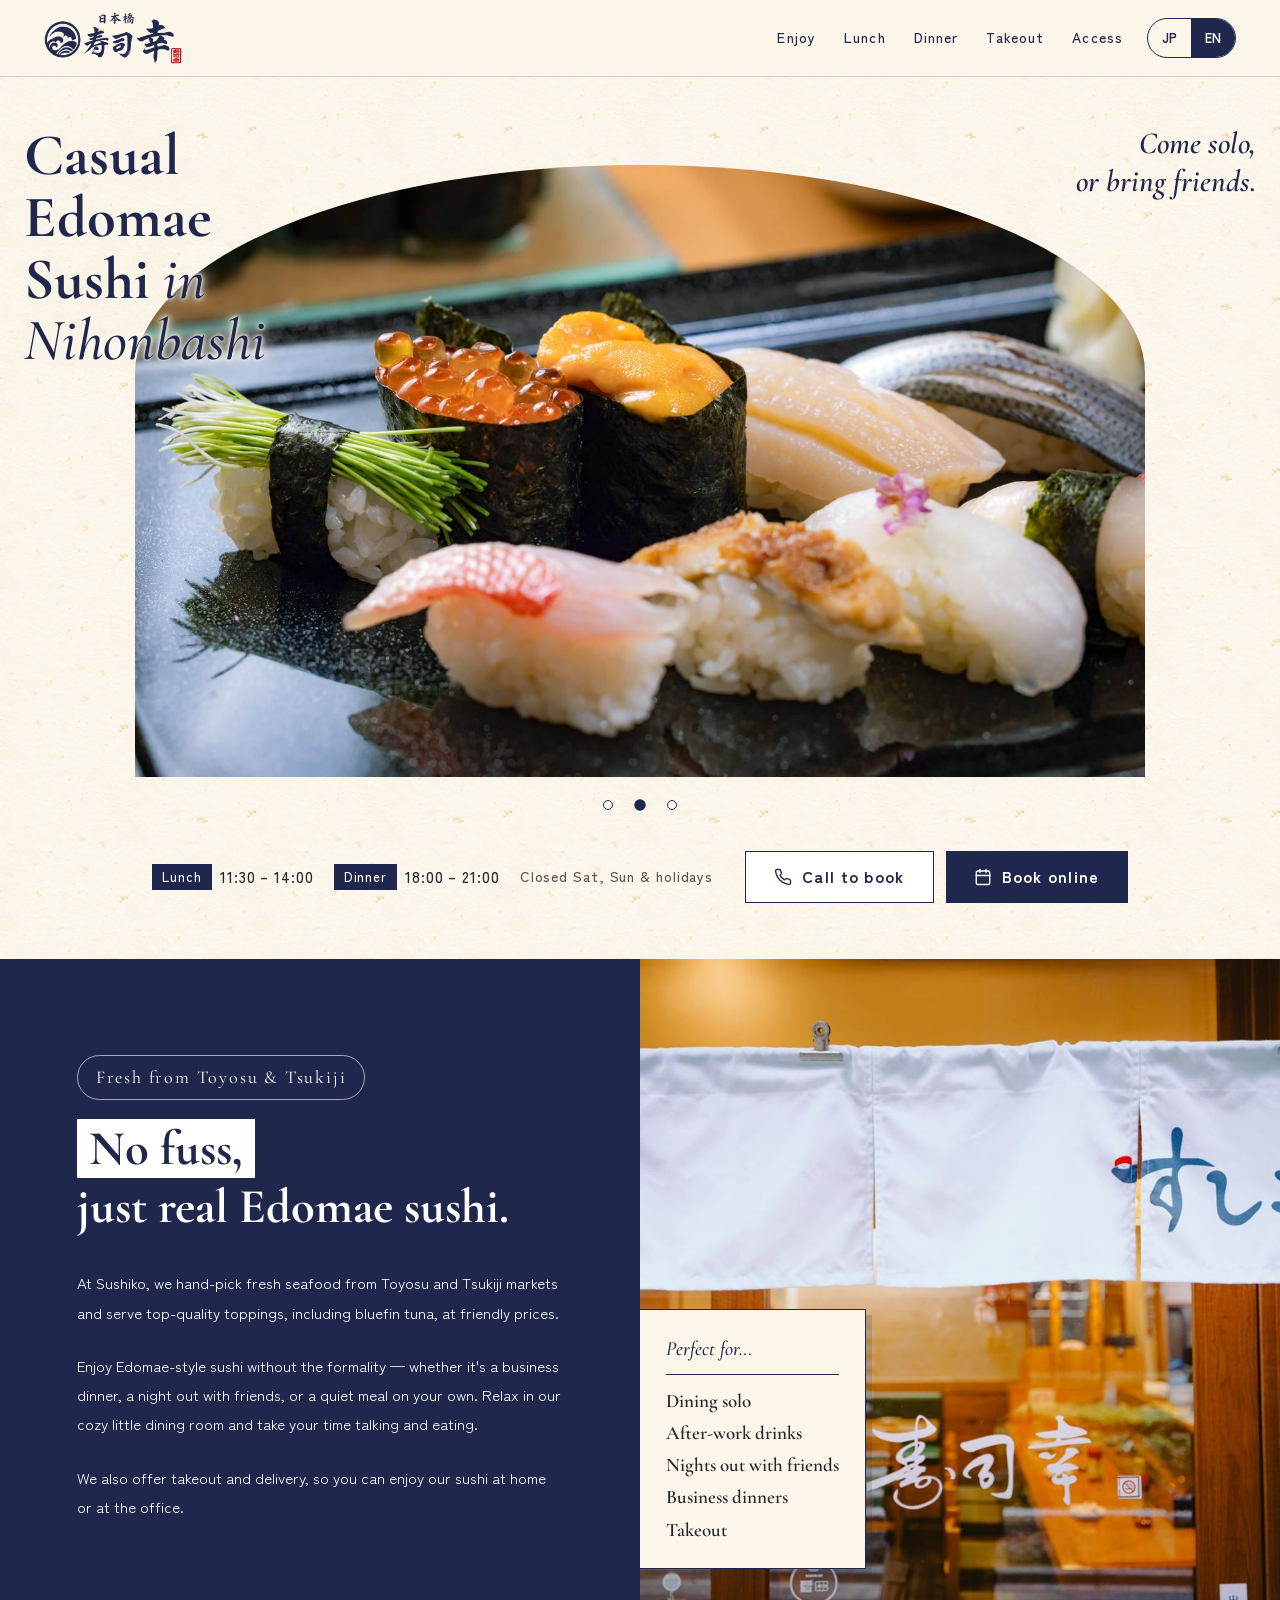
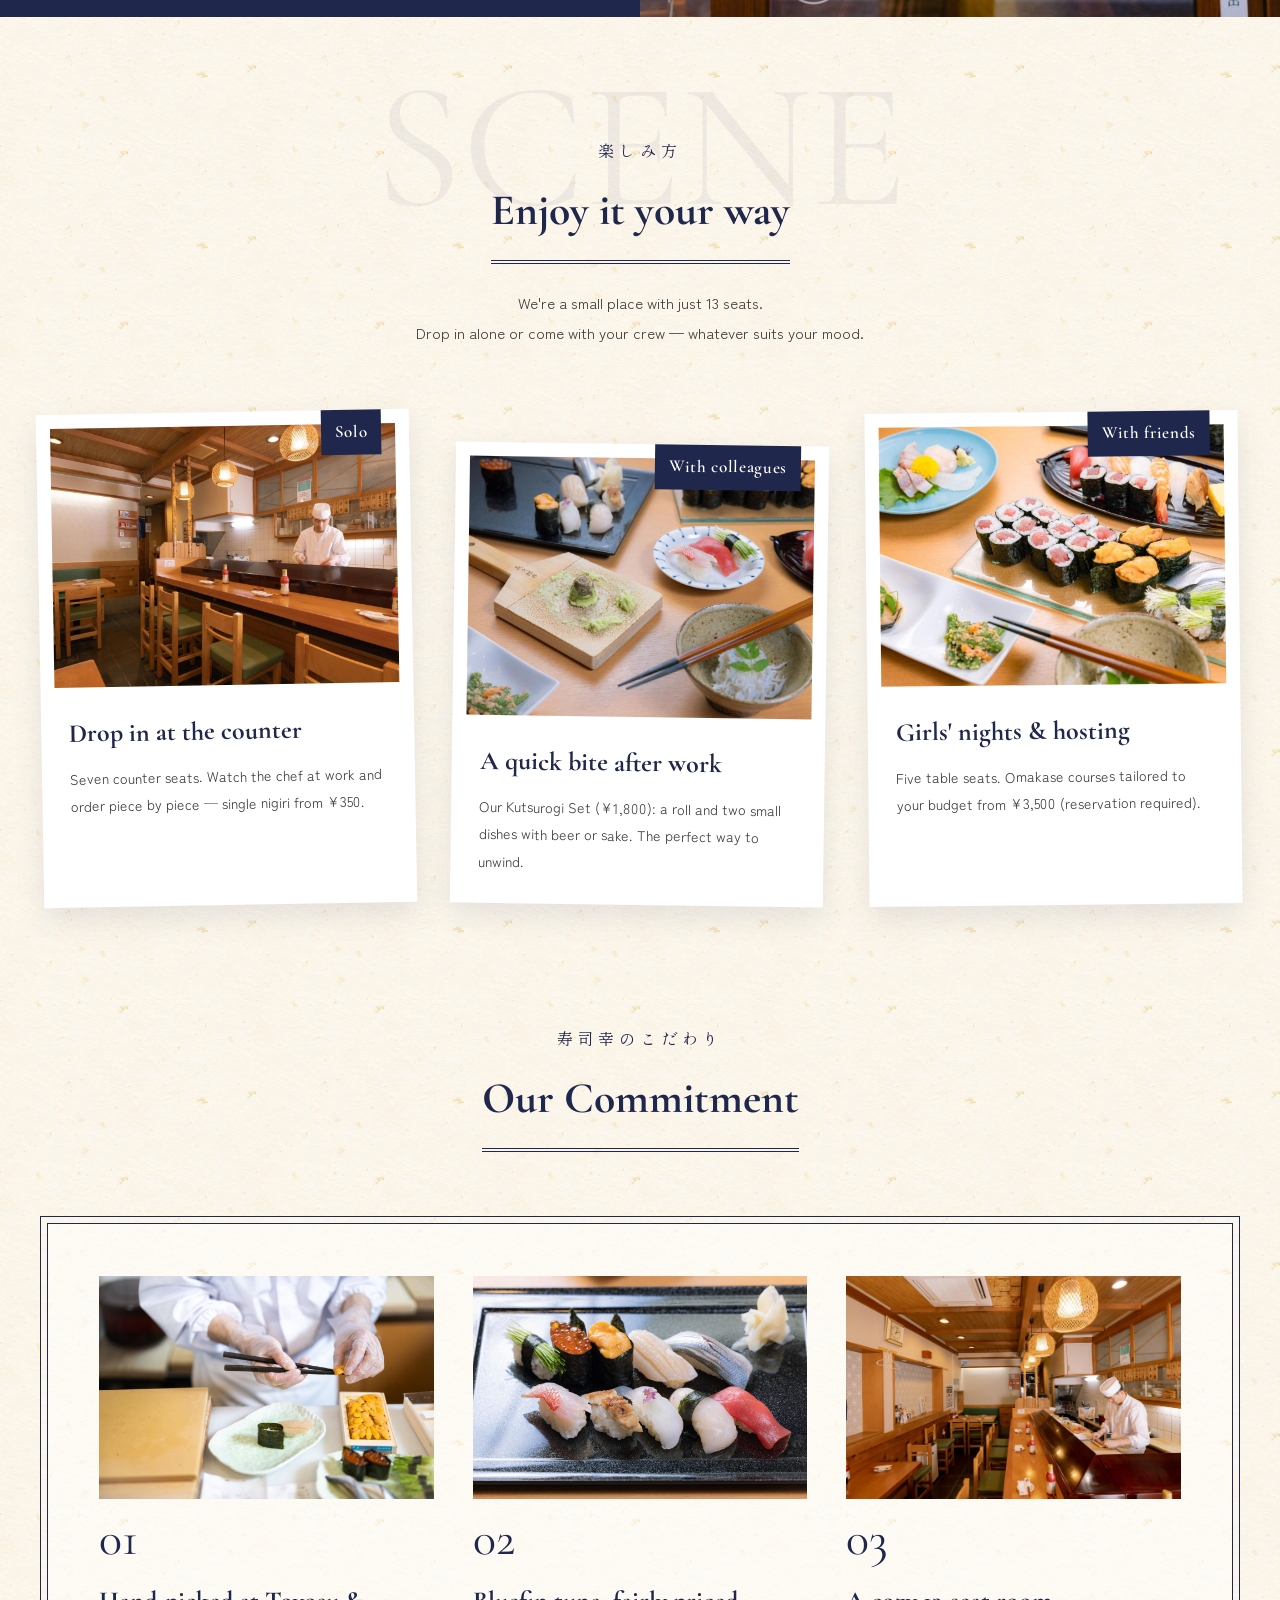
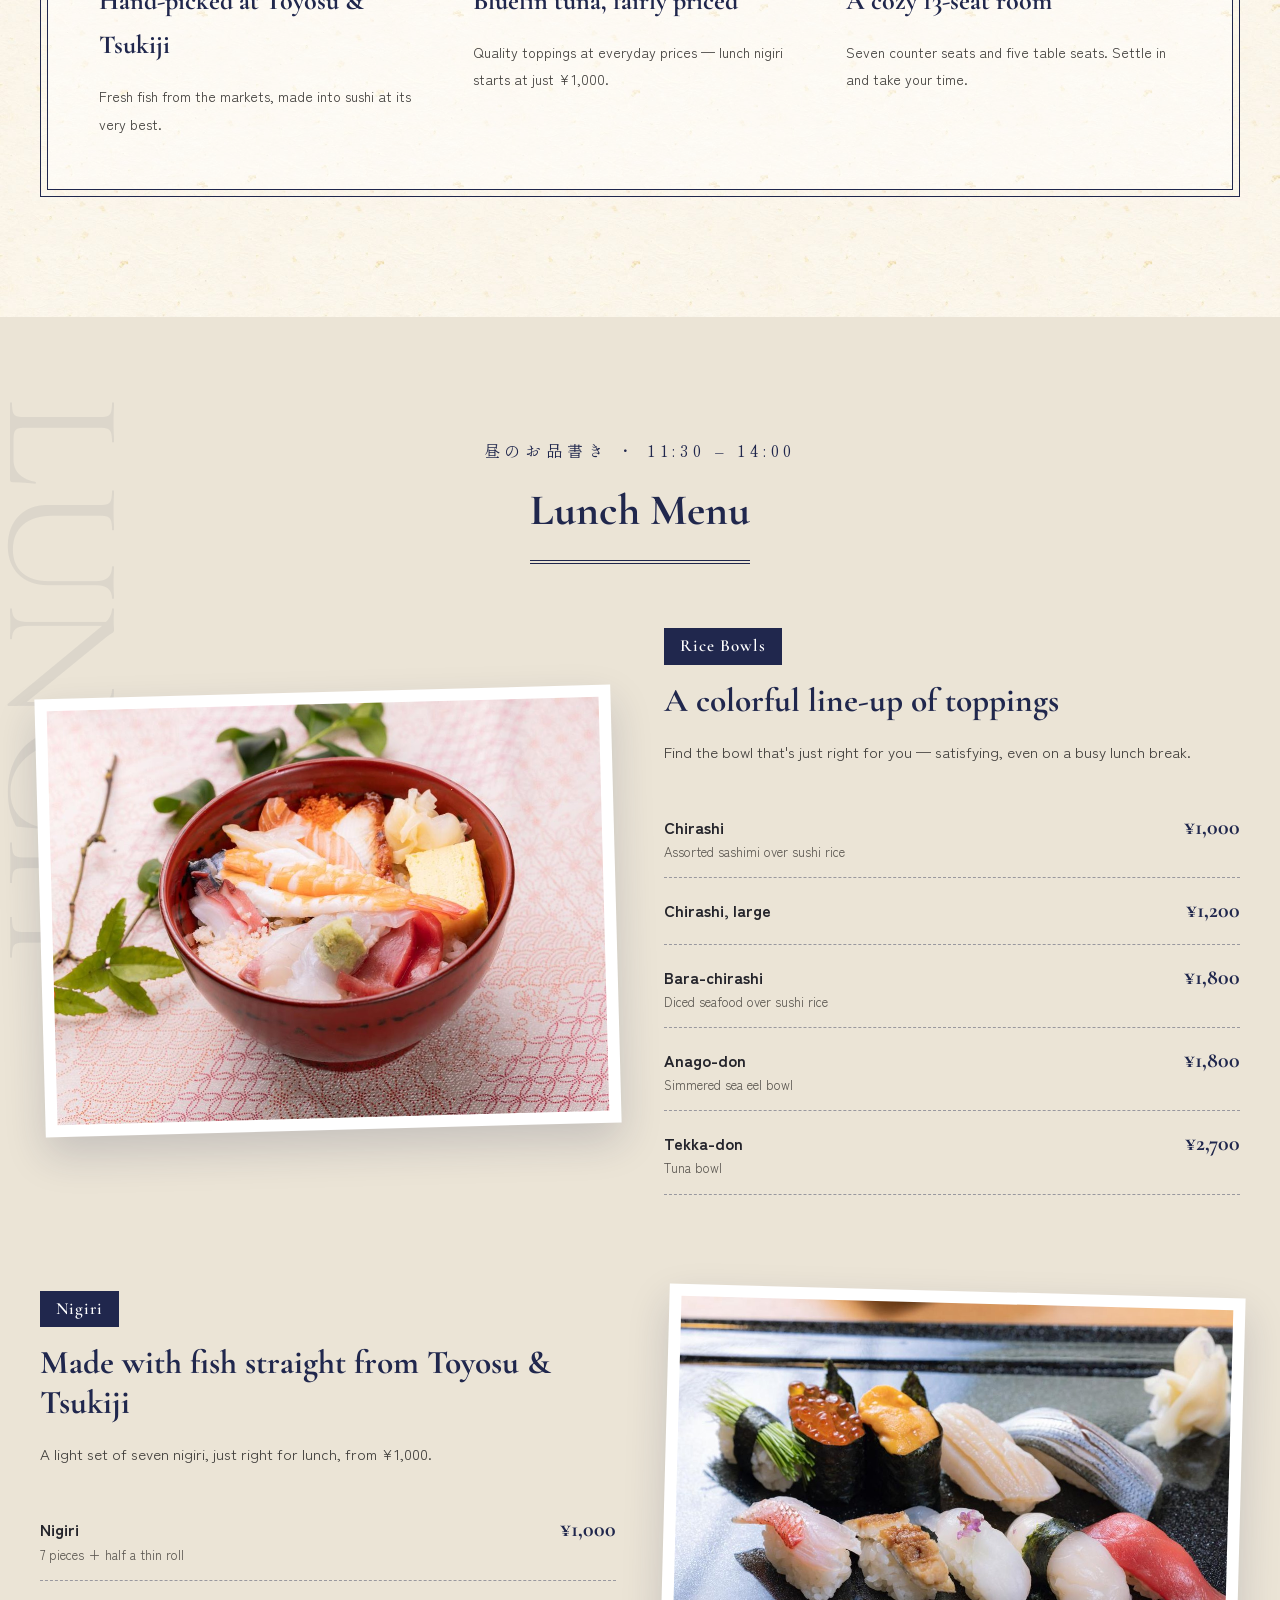
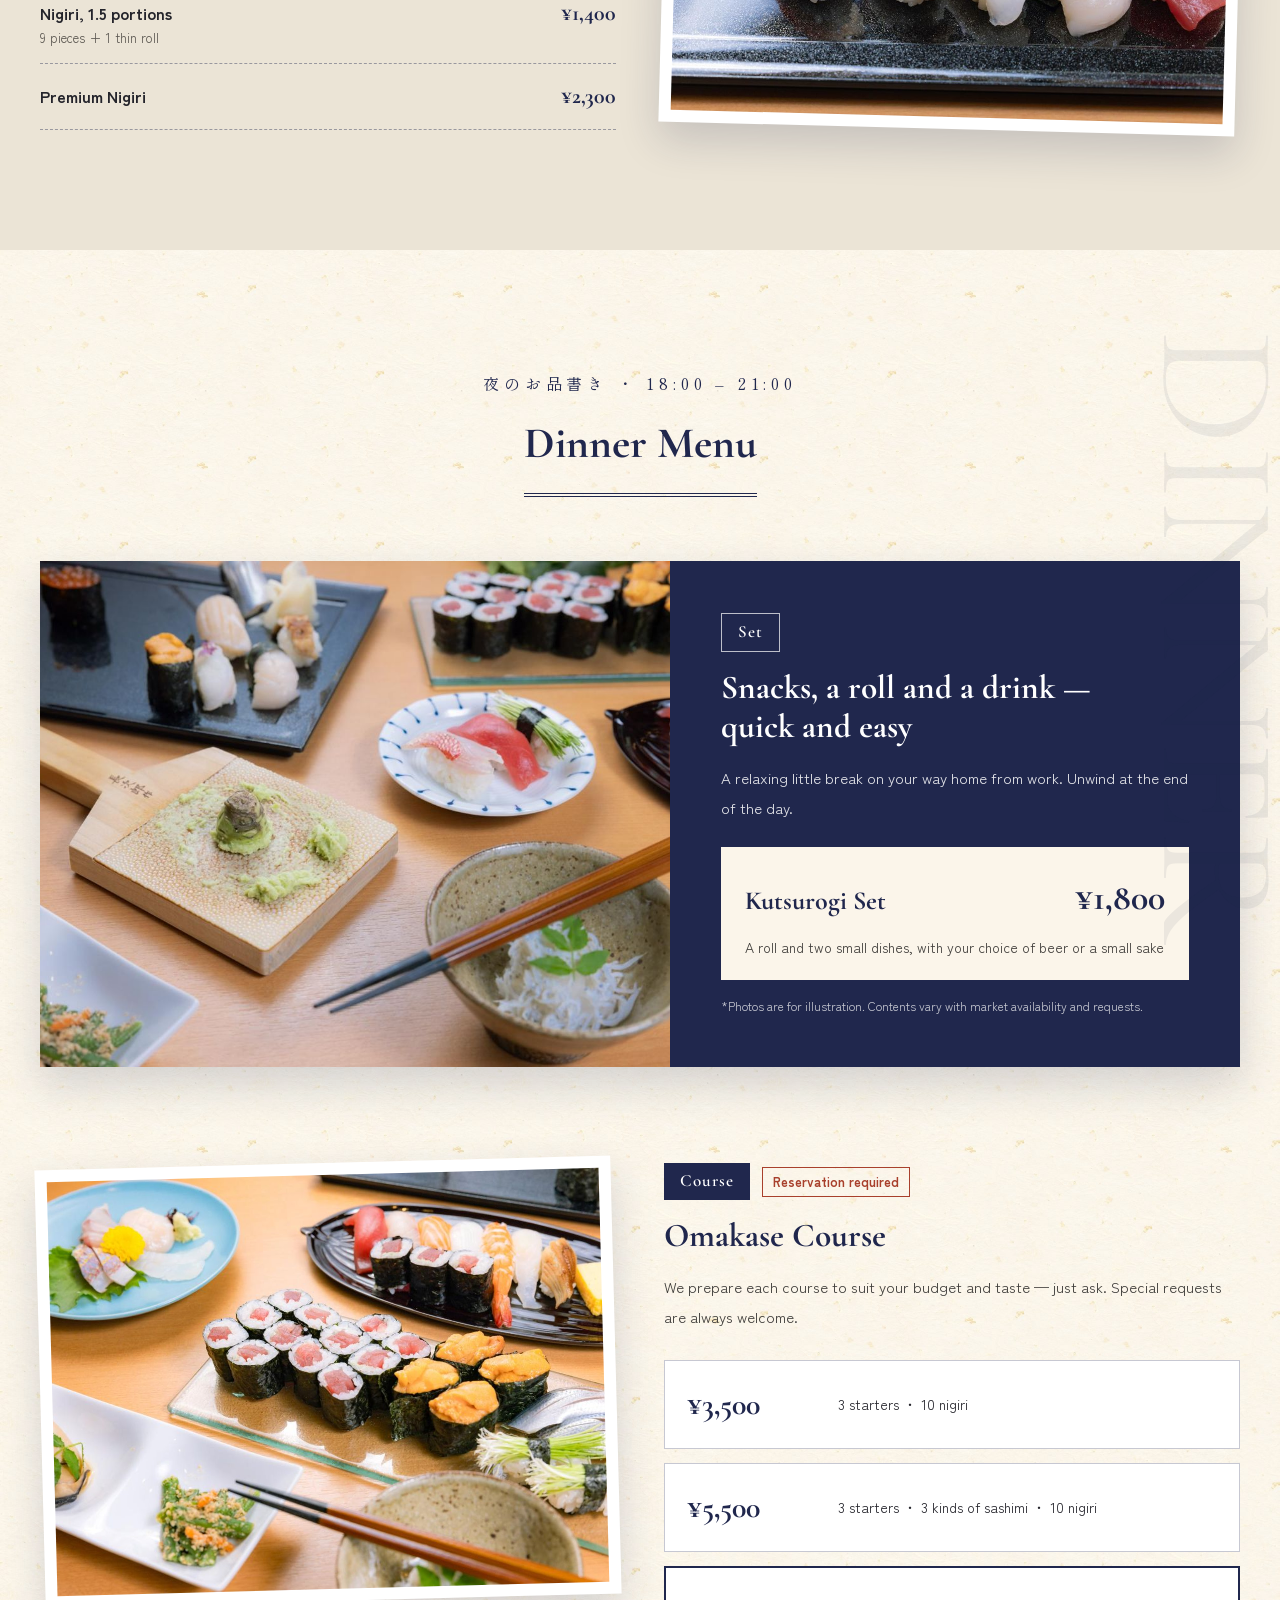
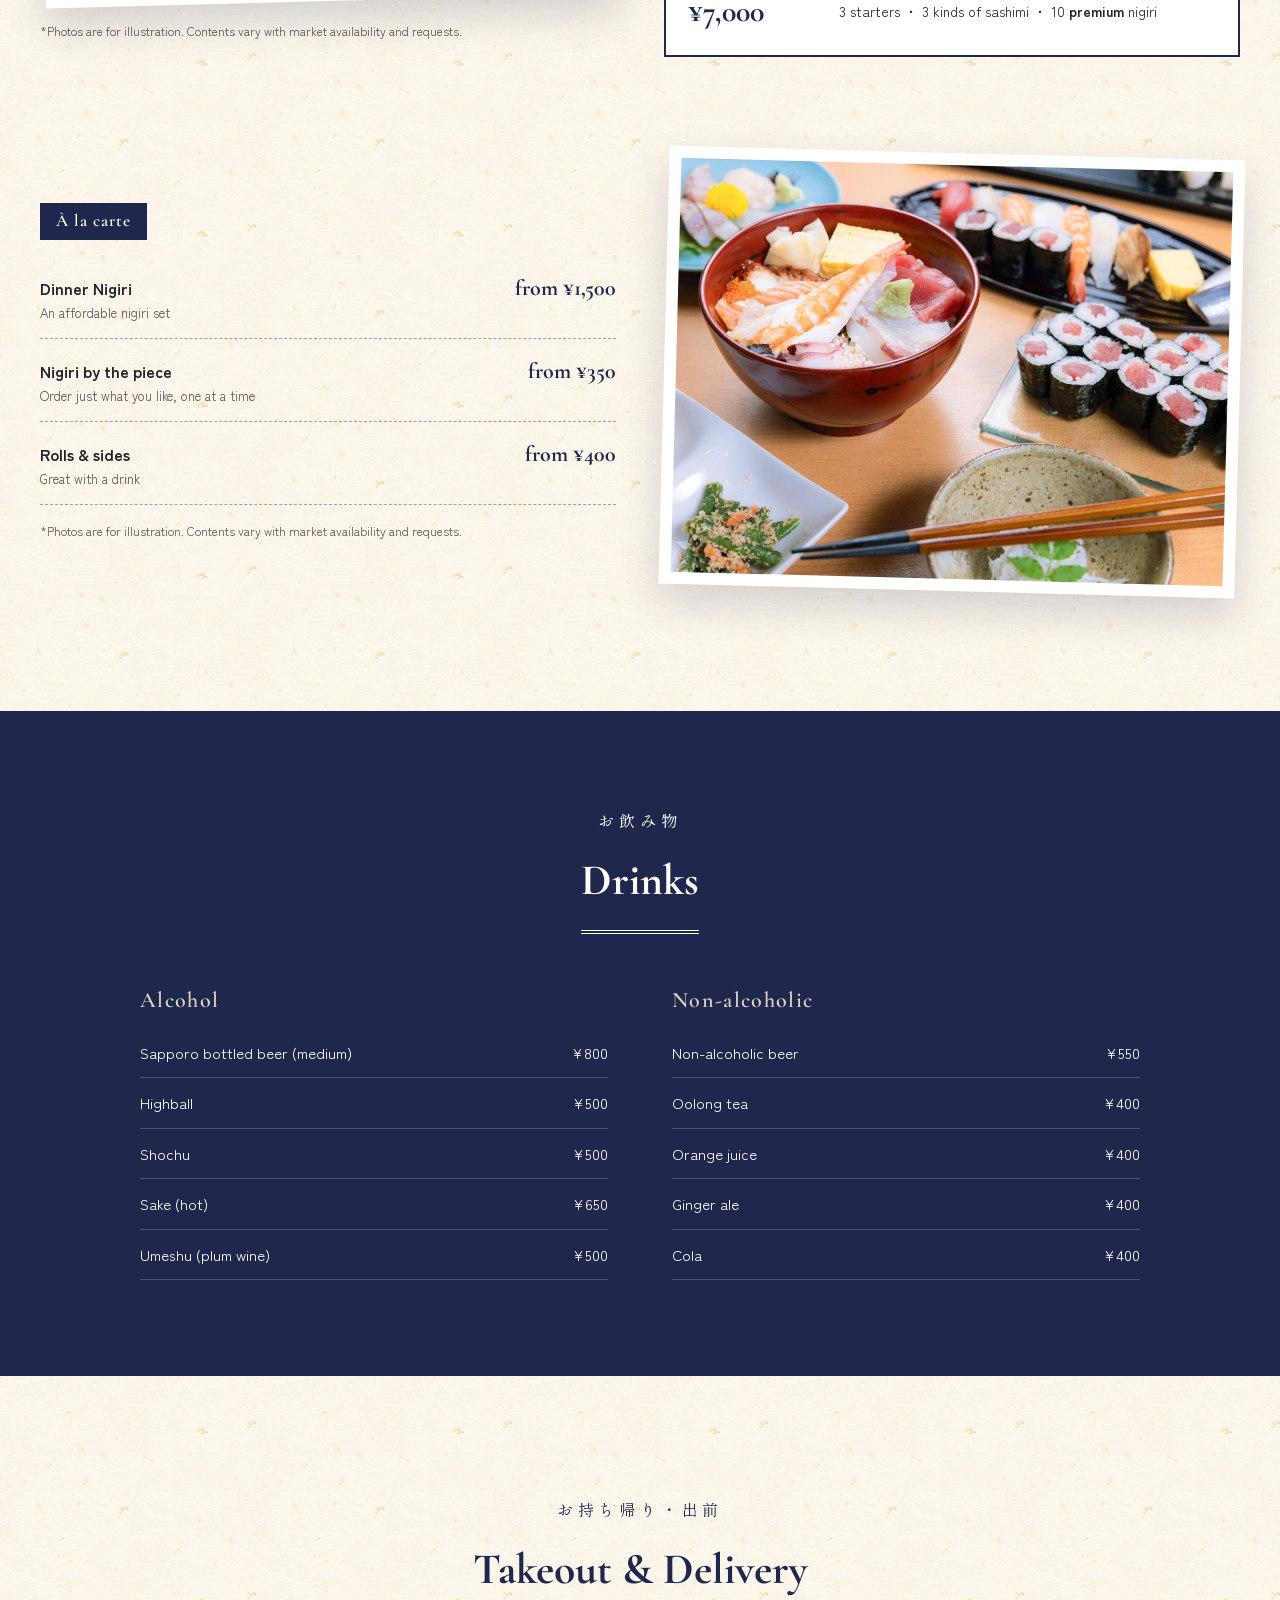
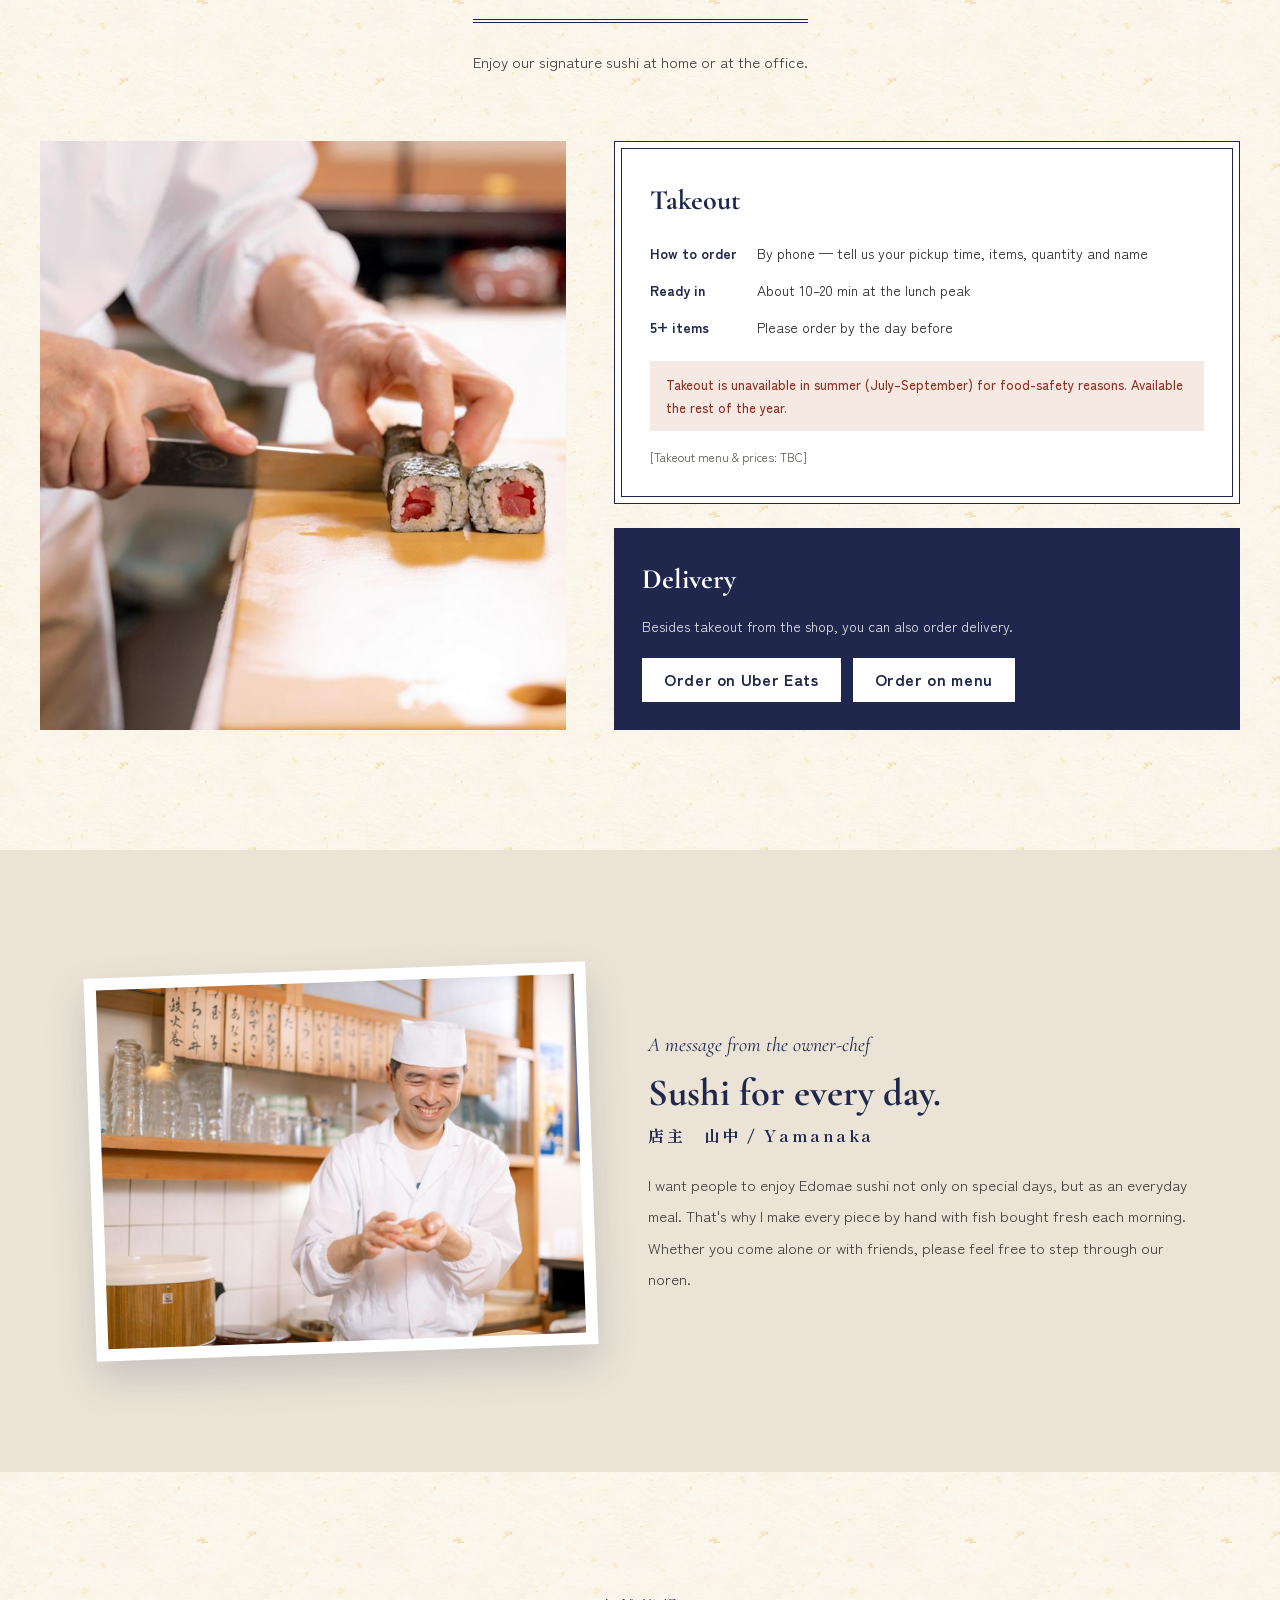
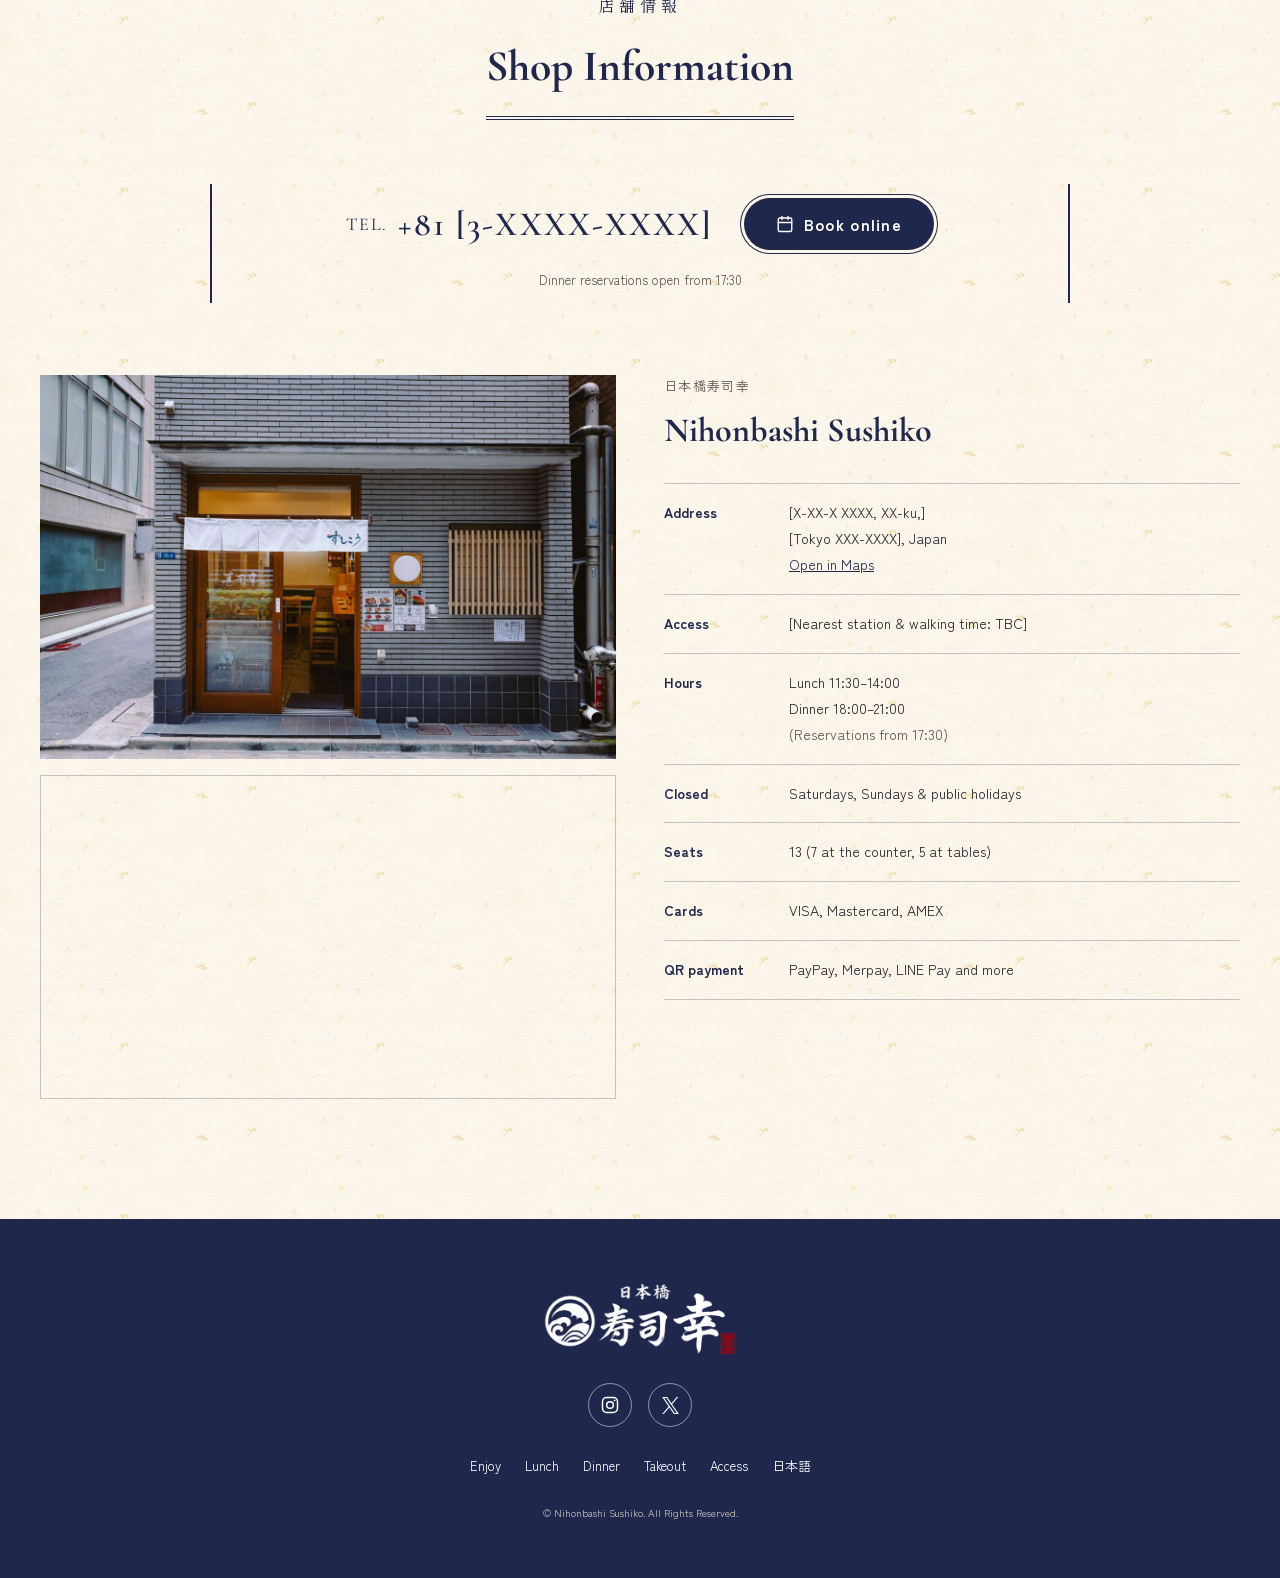
==== commit ec6290cf: "Turn hero image into a 3-photo carousel - Interior, nigiri and chef photos crossfade every 5s with a" ====
--- a/en/index.html
+++ b/en/index.html
@@ -89,7 +89,18 @@
 <!-- ================= HERO ================= -->
 <section id="top" class="hero hero--en">
   <div class="hero__inner">
-    <img class="hero__photo" src="../assets/images/interior.jpg" alt="The warm wooden interior of Sushiko, lit by paper lanterns" width="1600" height="1067" fetchpriority="high">
+    <div class="hero__slider" data-carousel role="region" aria-roledescription="carousel" aria-label="Photos of the restaurant and sushi">
+      <div class="hero__slides">
+        <img class="hero__slide is-active" src="../assets/images/interior.jpg" alt="The warm wooden interior of Sushiko, lit by paper lanterns" width="1600" height="1067" fetchpriority="high">
+        <img class="hero__slide" src="../assets/images/hero-nigiri.jpg" alt="Nigiri sushi lined up on the counter" width="1600" height="1067" decoding="async">
+        <img class="hero__slide hero__slide--top" src="../assets/images/hero-chef.jpg" alt="The chef smiling as he serves sushi" width="1600" height="1066" decoding="async">
+      </div>
+      <div class="hero__dots">
+        <button class="hero__dot" type="button" aria-label="Show photo 1" aria-current="true"></button>
+        <button class="hero__dot" type="button" aria-label="Show photo 2"></button>
+        <button class="hero__dot" type="button" aria-label="Show photo 3"></button>
+      </div>
+    </div>
     <h1 class="hero__title">Casual Edomae Sushi <em>in Nihonbashi</em></h1>
     <p class="hero__sub">Come solo,<br>or bring friends.</p>
   </div>
@@ -458,5 +469,6 @@
   <a class="sp-cta__web" href="[RESERVATION URL]"><svg class="icon" aria-hidden="true"><use href="#i-cal"/></svg>Book online</a>
 </div>
 
+<script src="../assets/js/main.js" defer></script>
 </body>
 </html>
--- a/assets/css/style.css
+++ b/assets/css/style.css
@@ -143,9 +143,33 @@
    ========================================================= */
 .hero { position: relative; overflow: hidden; padding: 48px 24px 0; }
 .hero__inner { position: relative; max-width: 1320px; margin: 0 auto; padding-top: 40px; }
-.hero__photo {
-  width: 82%; margin: 0 auto; height: clamp(460px, 68vh, 760px); object-fit: cover;
-  border-radius: 50% 50% 0 0 / 34% 34% 0 0;
+/* carousel */
+.hero__slider { position: relative; width: 82%; margin: 0 auto; }
+.hero__slides {
+  position: relative; height: clamp(460px, 68vh, 760px); overflow: hidden;
+  border-radius: 50% 50% 0 0 / 34% 34% 0 0; background: var(--paper-2);
+  touch-action: pan-y;
+}
+.hero__slide {
+  position: absolute; inset: 0; width: 100%; height: 100%; object-fit: cover;
+  opacity: 0; transform: scale(1.06);
+  transition: opacity 1.2s ease, transform 6.5s ease-out;
+}
+.hero__slide.is-active { opacity: 1; transform: scale(1); }
+.hero__slide--top { object-position: 50% 0; transform-origin: 50% 0; }
+.hero__dots { display: flex; justify-content: center; gap: 4px; margin-top: 14px; }
+.hero__dot {
+  width: 28px; height: 28px; padding: 0; border: 0; background: none; cursor: pointer;
+  display: flex; align-items: center; justify-content: center;
+}
+.hero__dot::before {
+  content: ""; width: 10px; height: 10px; border-radius: 50%;
+  border: 1px solid var(--navy); background: transparent; transition: background-color .3s, transform .3s;
+}
+.hero__dot[aria-current="true"]::before { background: var(--navy); transform: scale(1.15); }
+@media (prefers-reduced-motion: reduce) {
+  .hero__slide { transition: opacity .4s; transform: none; }
+  .hero__slide.is-active { transform: none; }
 }
 .hero__title {
   position: absolute; left: 0; top: 0;
@@ -468,14 +492,15 @@
   .hero__title, .hero__sub { position: static; }
   .hero__title { grid-column: 1; grid-row: 1; font-size: clamp(30px, 9vw, 44px); }
   .hero__sub { grid-column: 2; grid-row: 1; font-size: clamp(18px, 5vw, 24px); }
-  .hero__photo { grid-column: 1 / -1; grid-row: 2; width: 100%; height: clamp(320px, 90vw, 460px); border-radius: 50% 50% 0 0 / 28% 28% 0 0; }
+  .hero__slider { grid-column: 1 / -1; grid-row: 2; width: 100%; }
+  .hero__slides { height: clamp(320px, 90vw, 460px); border-radius: 50% 50% 0 0 / 28% 28% 0 0; }
   .hero__bar { padding: 24px 0 48px; }
   .hero__cta { width: 100%; }
   .hero__cta .btn { flex: 1 1 200px; padding: 0 16px; }
   .hero--en .hero__inner { grid-template-columns: 1fr; }
   .hero--en .hero__title { grid-column: 1; max-width: none; }
   .hero--en .hero__sub { grid-column: 1; grid-row: 2; text-align: left; max-width: none; }
-  .hero--en .hero__photo { grid-row: 3; }
+  .hero--en .hero__slider { grid-row: 3; }
 
   .intro__text { padding: 64px 20px; }
   .intro__visual { min-height: 440px; }
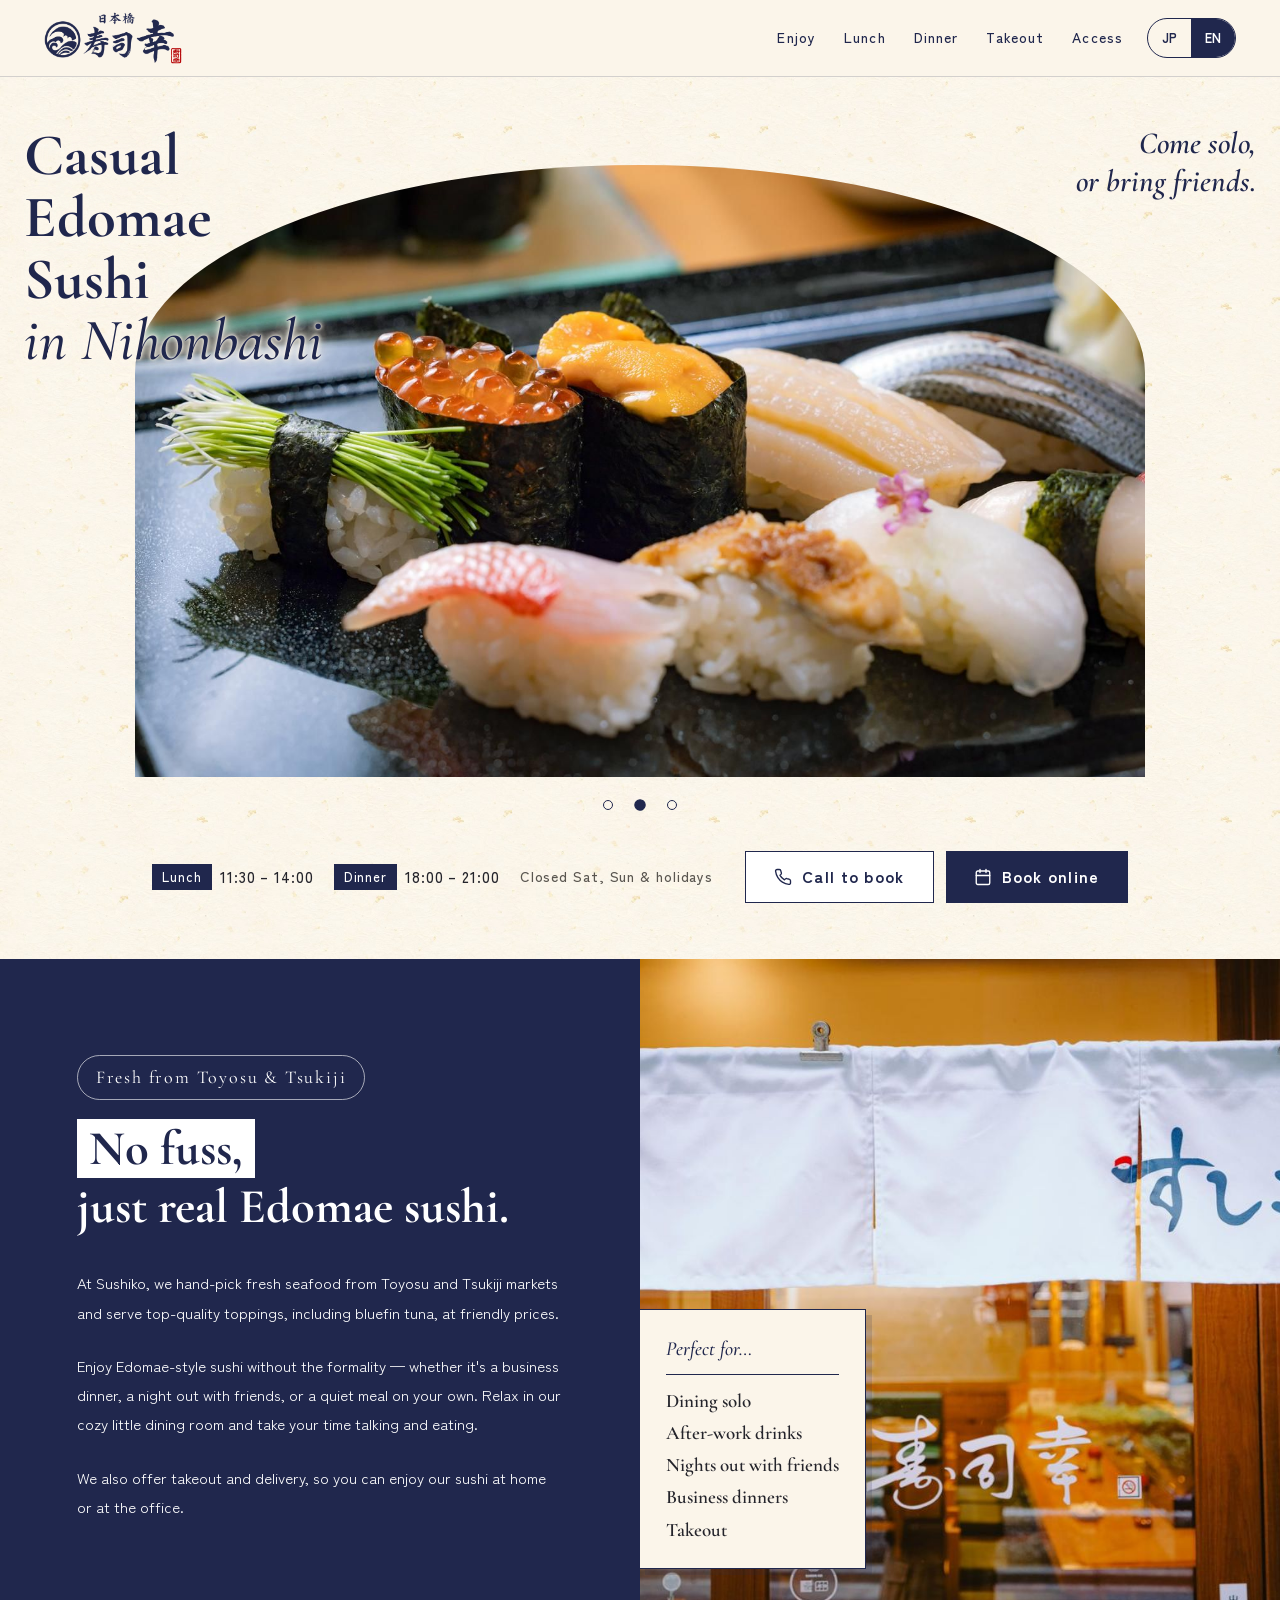
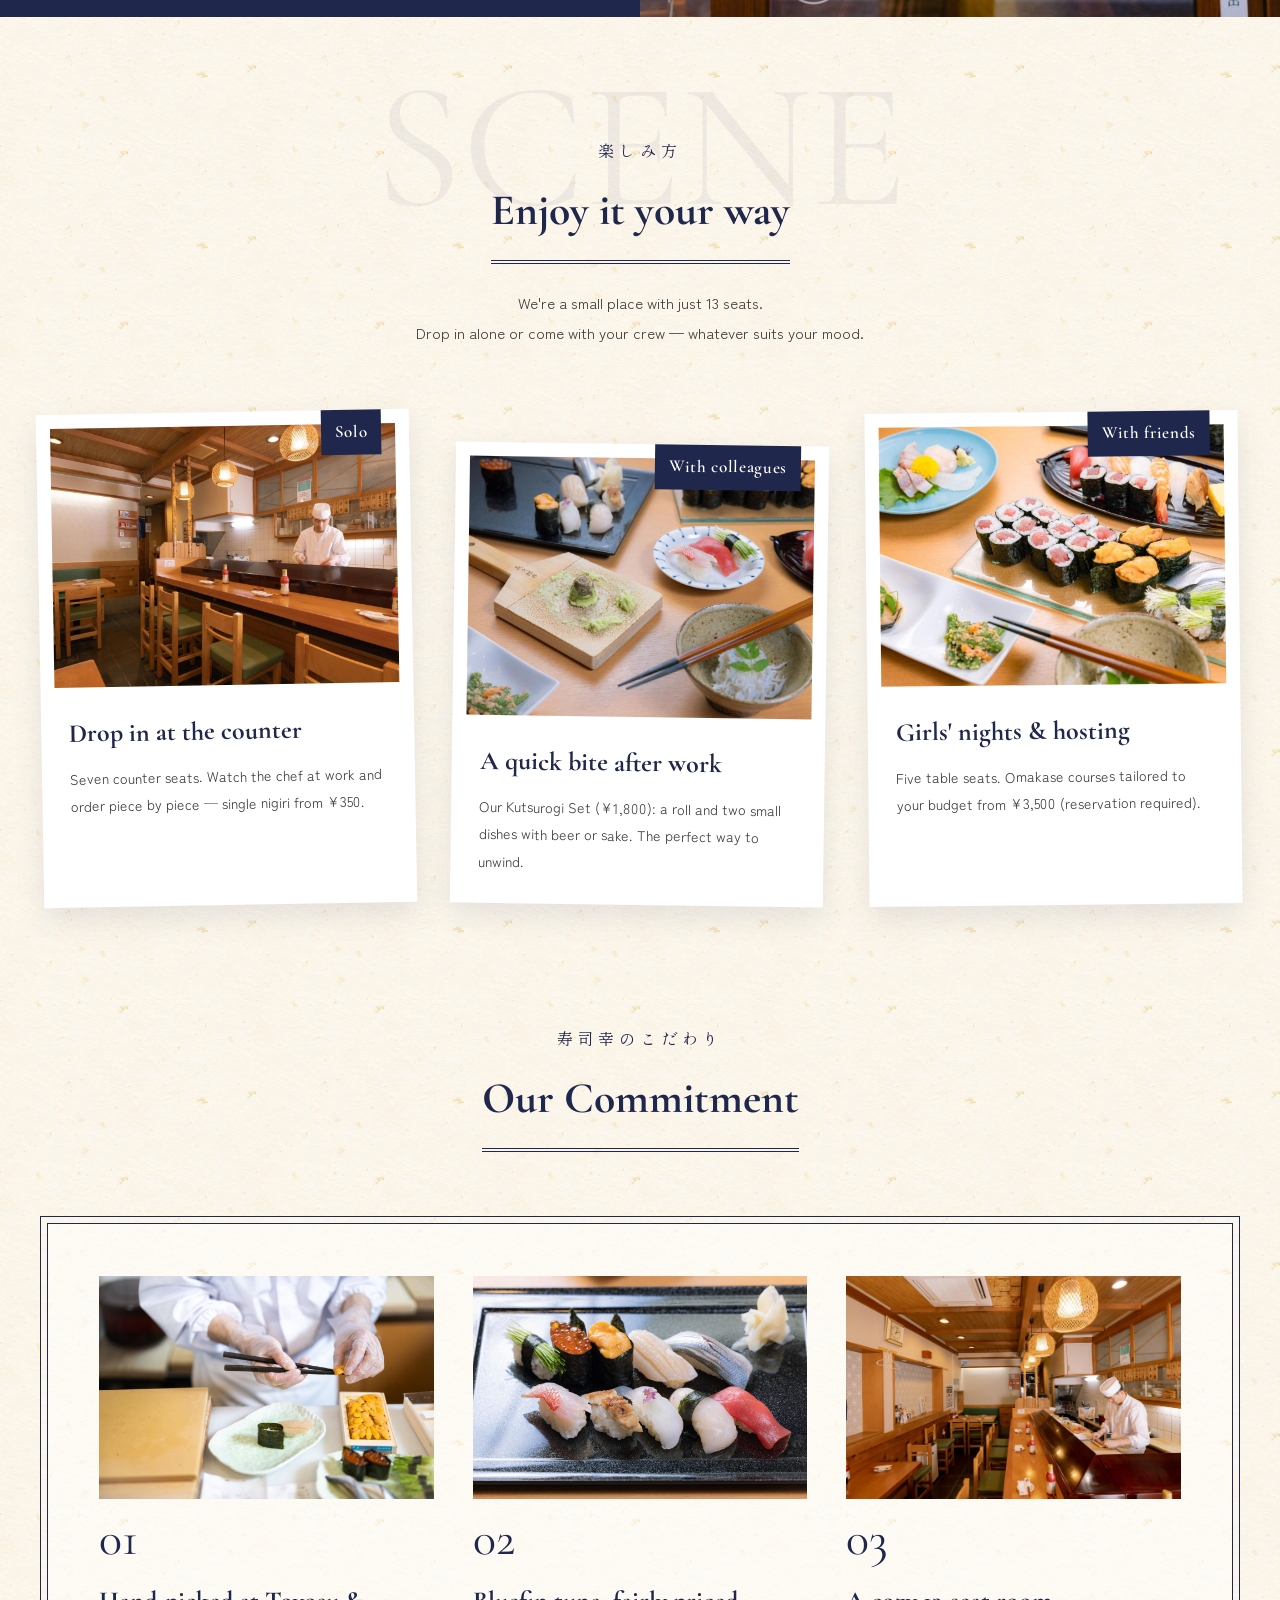
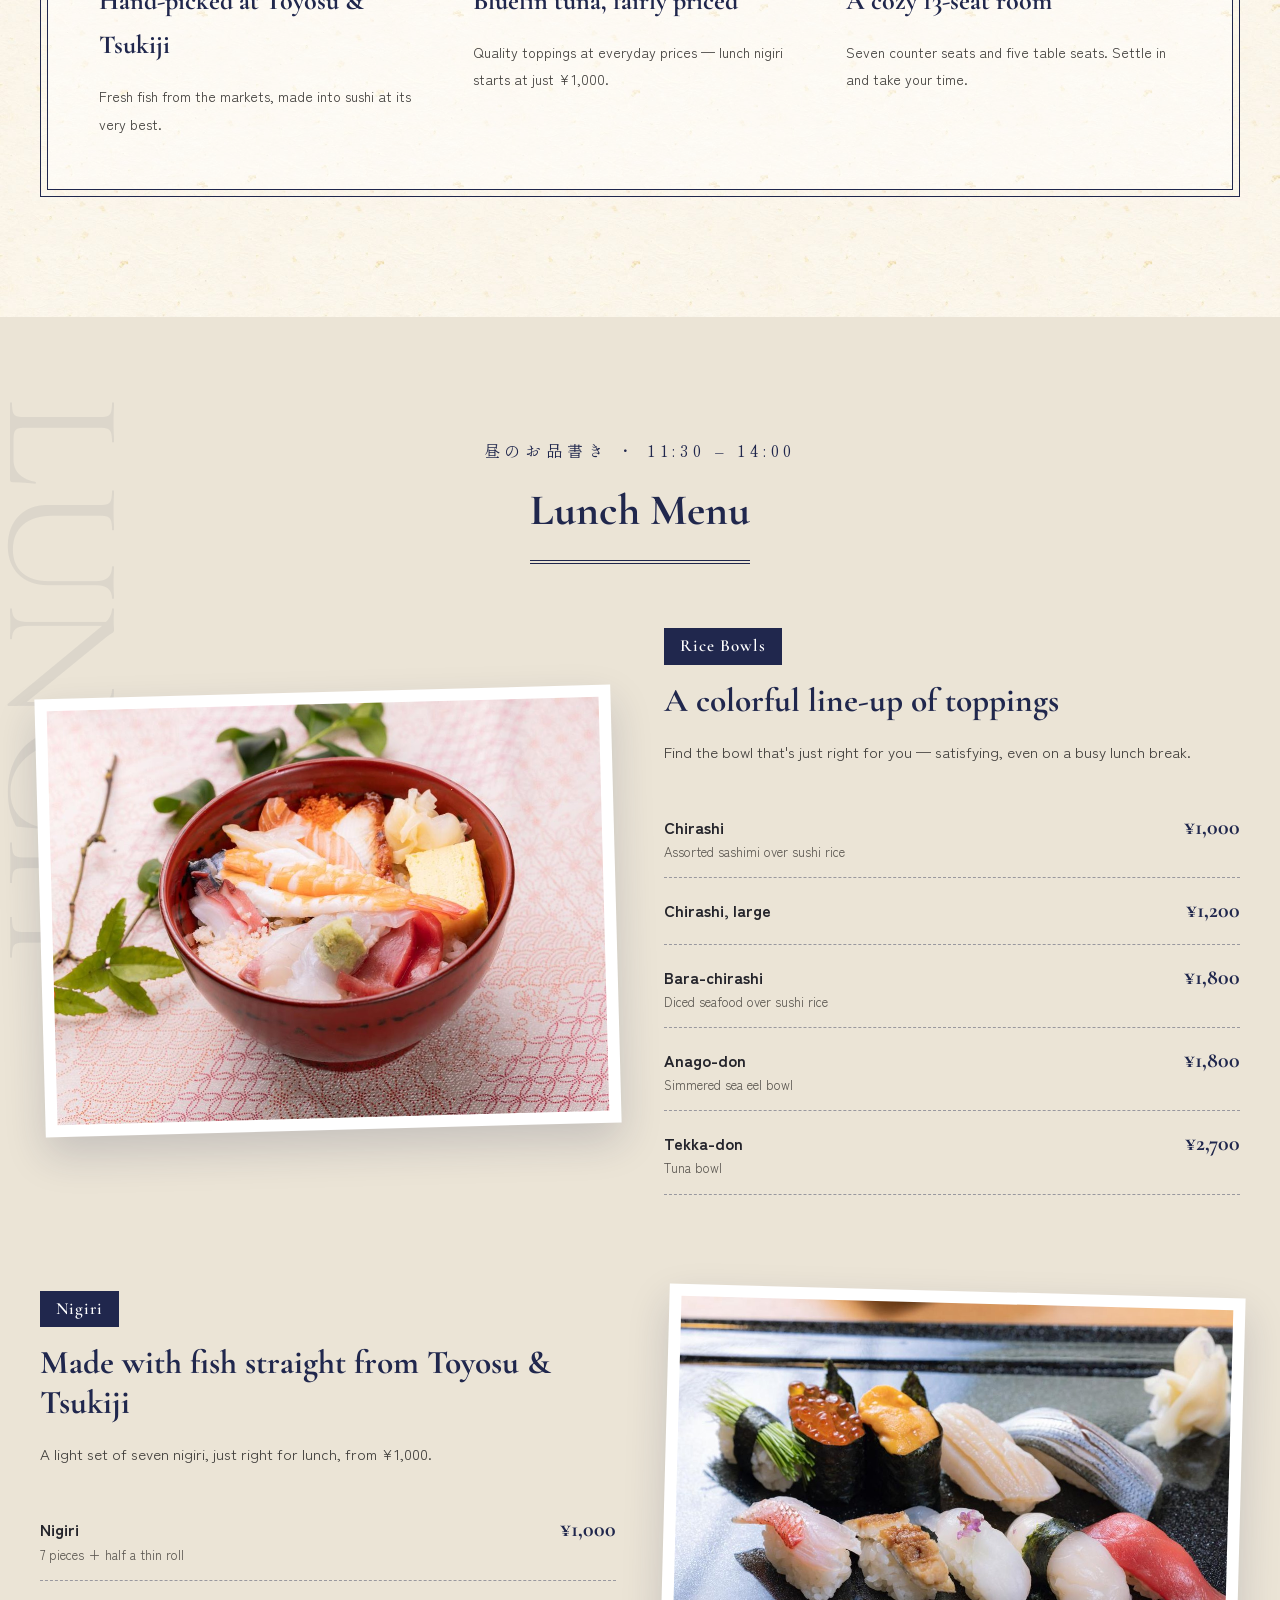
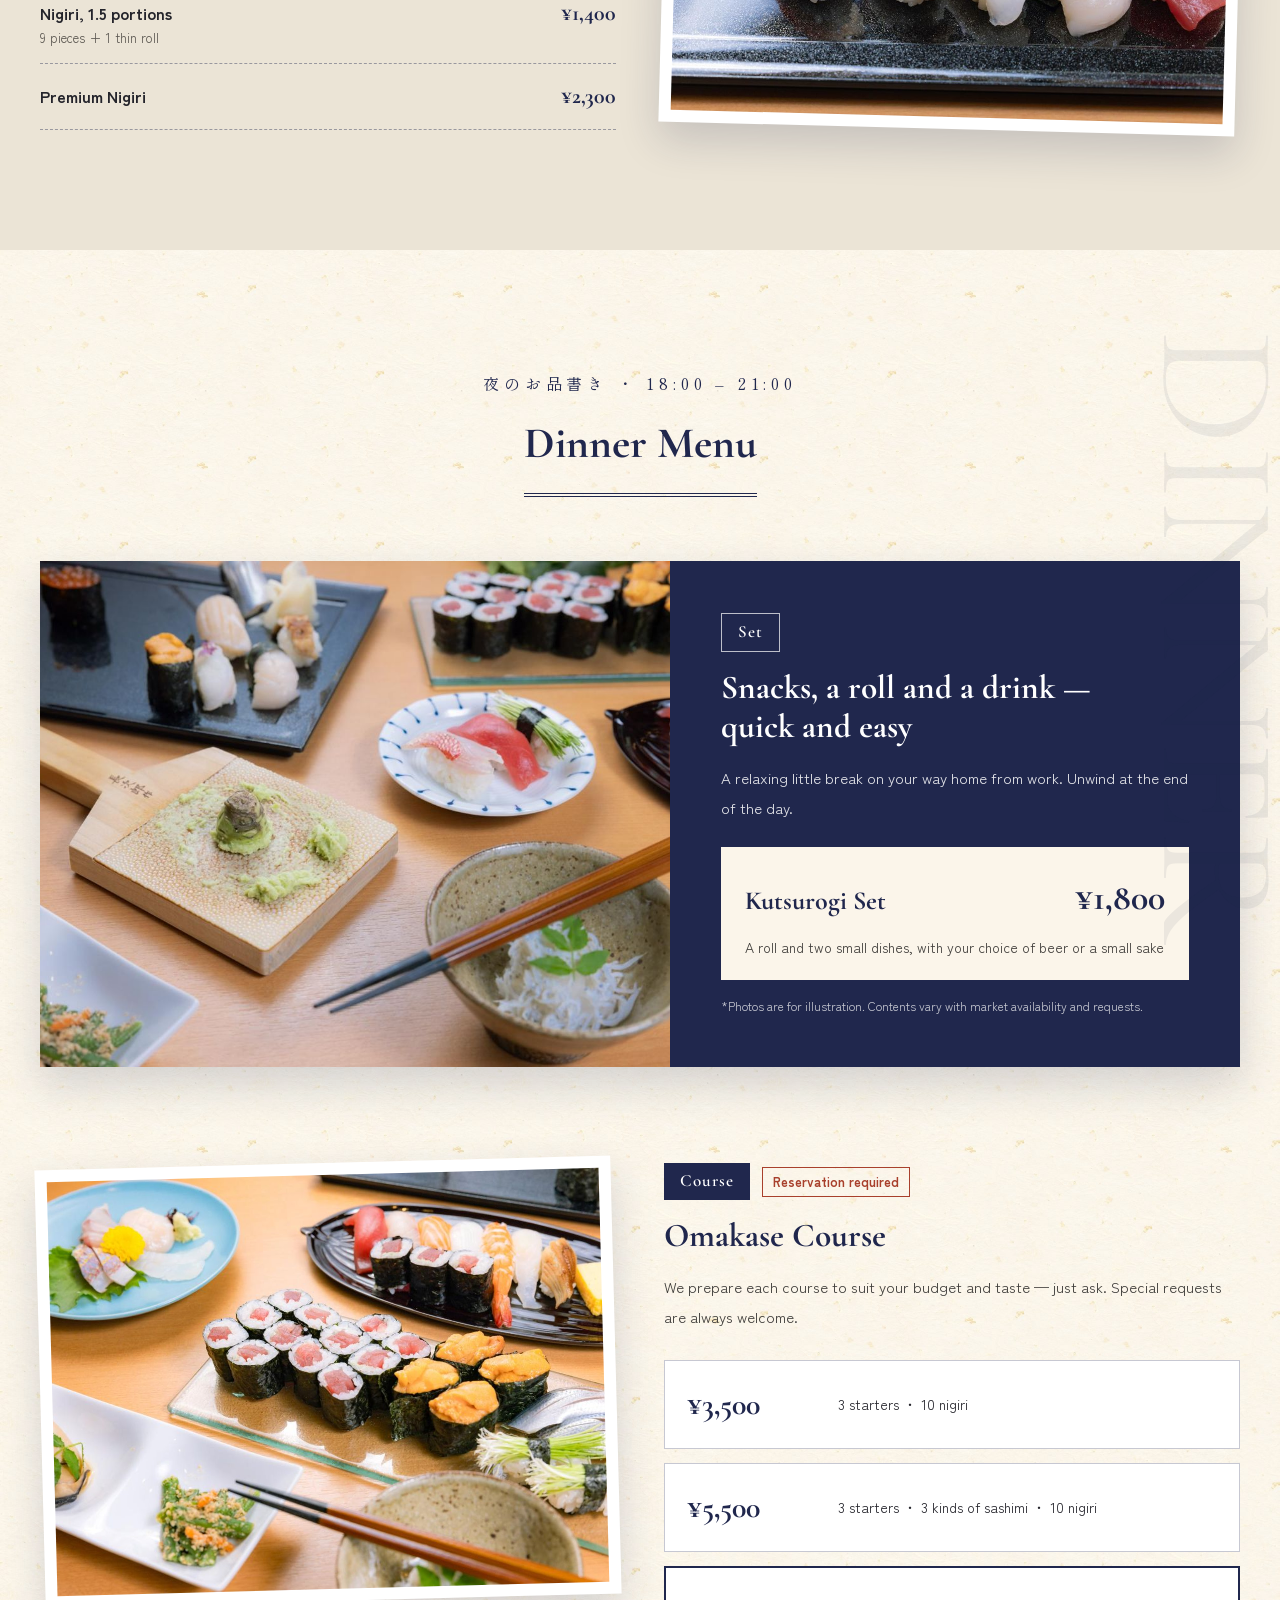
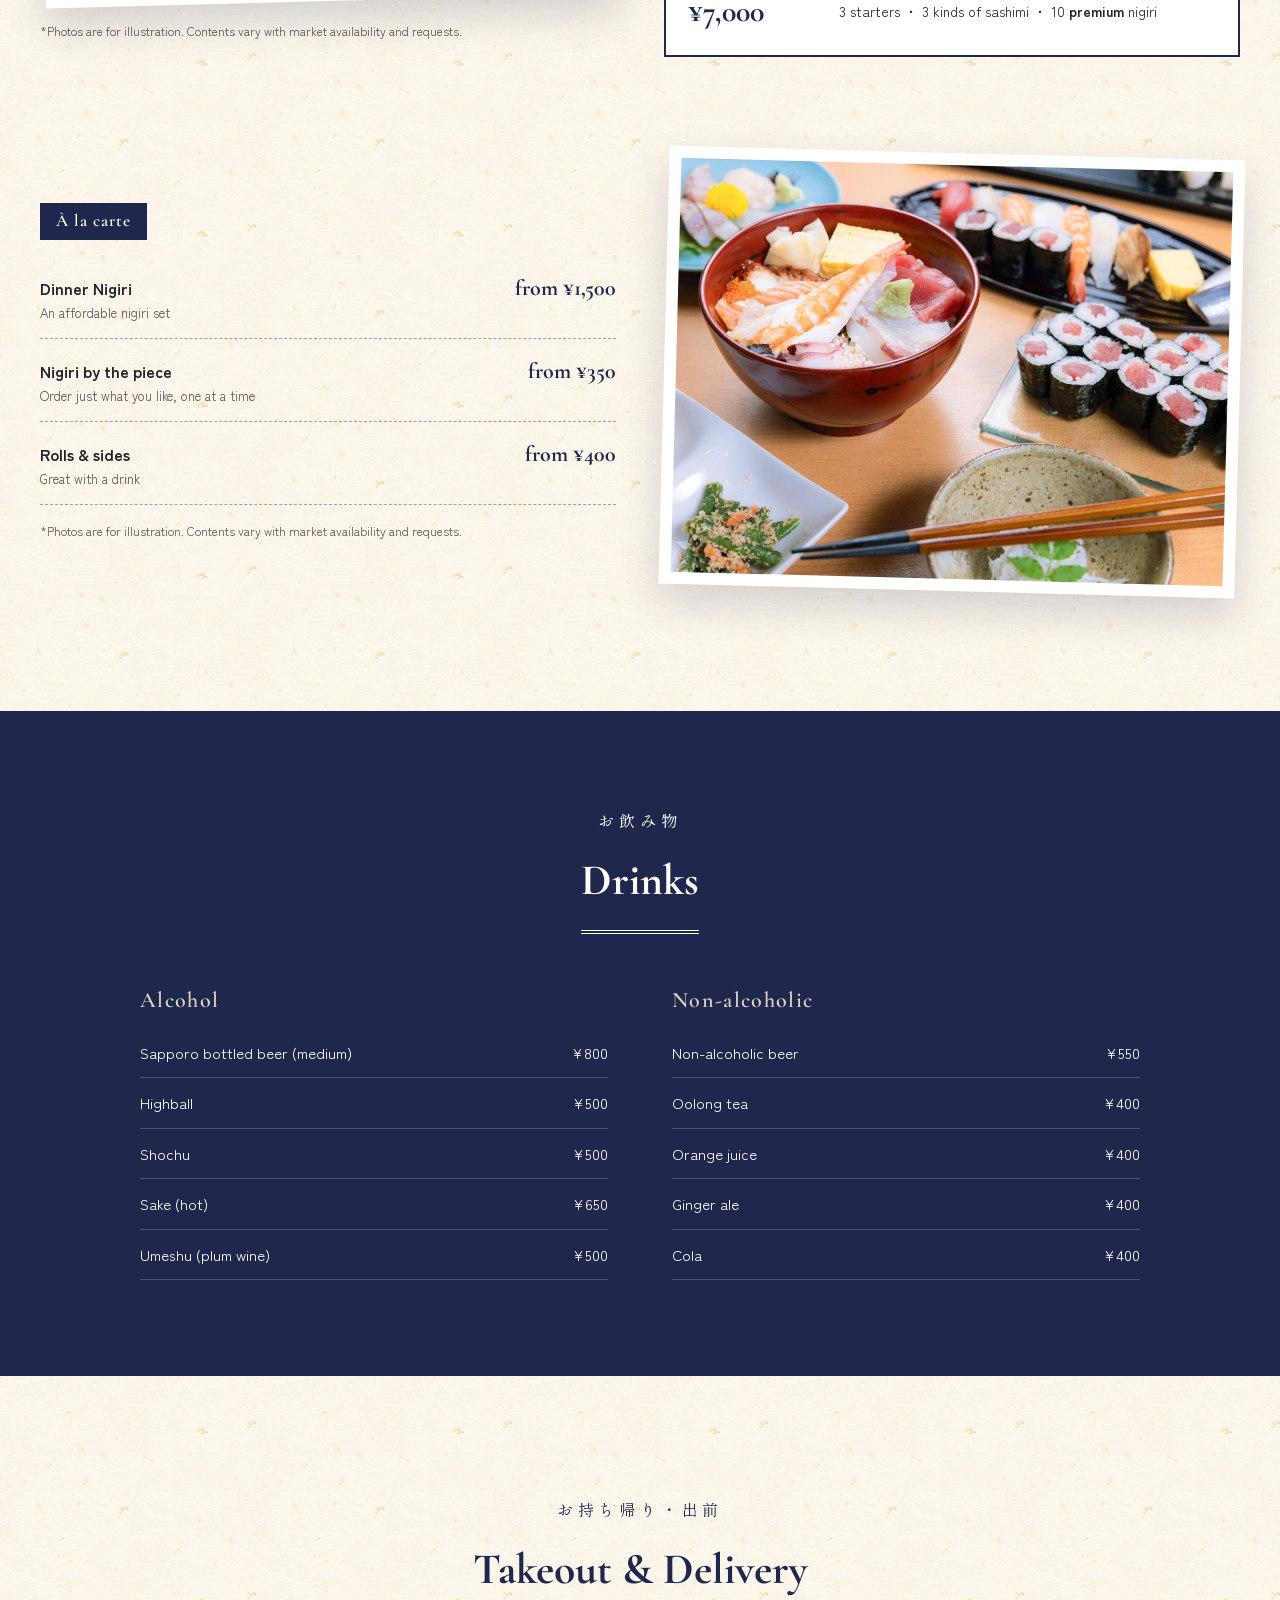
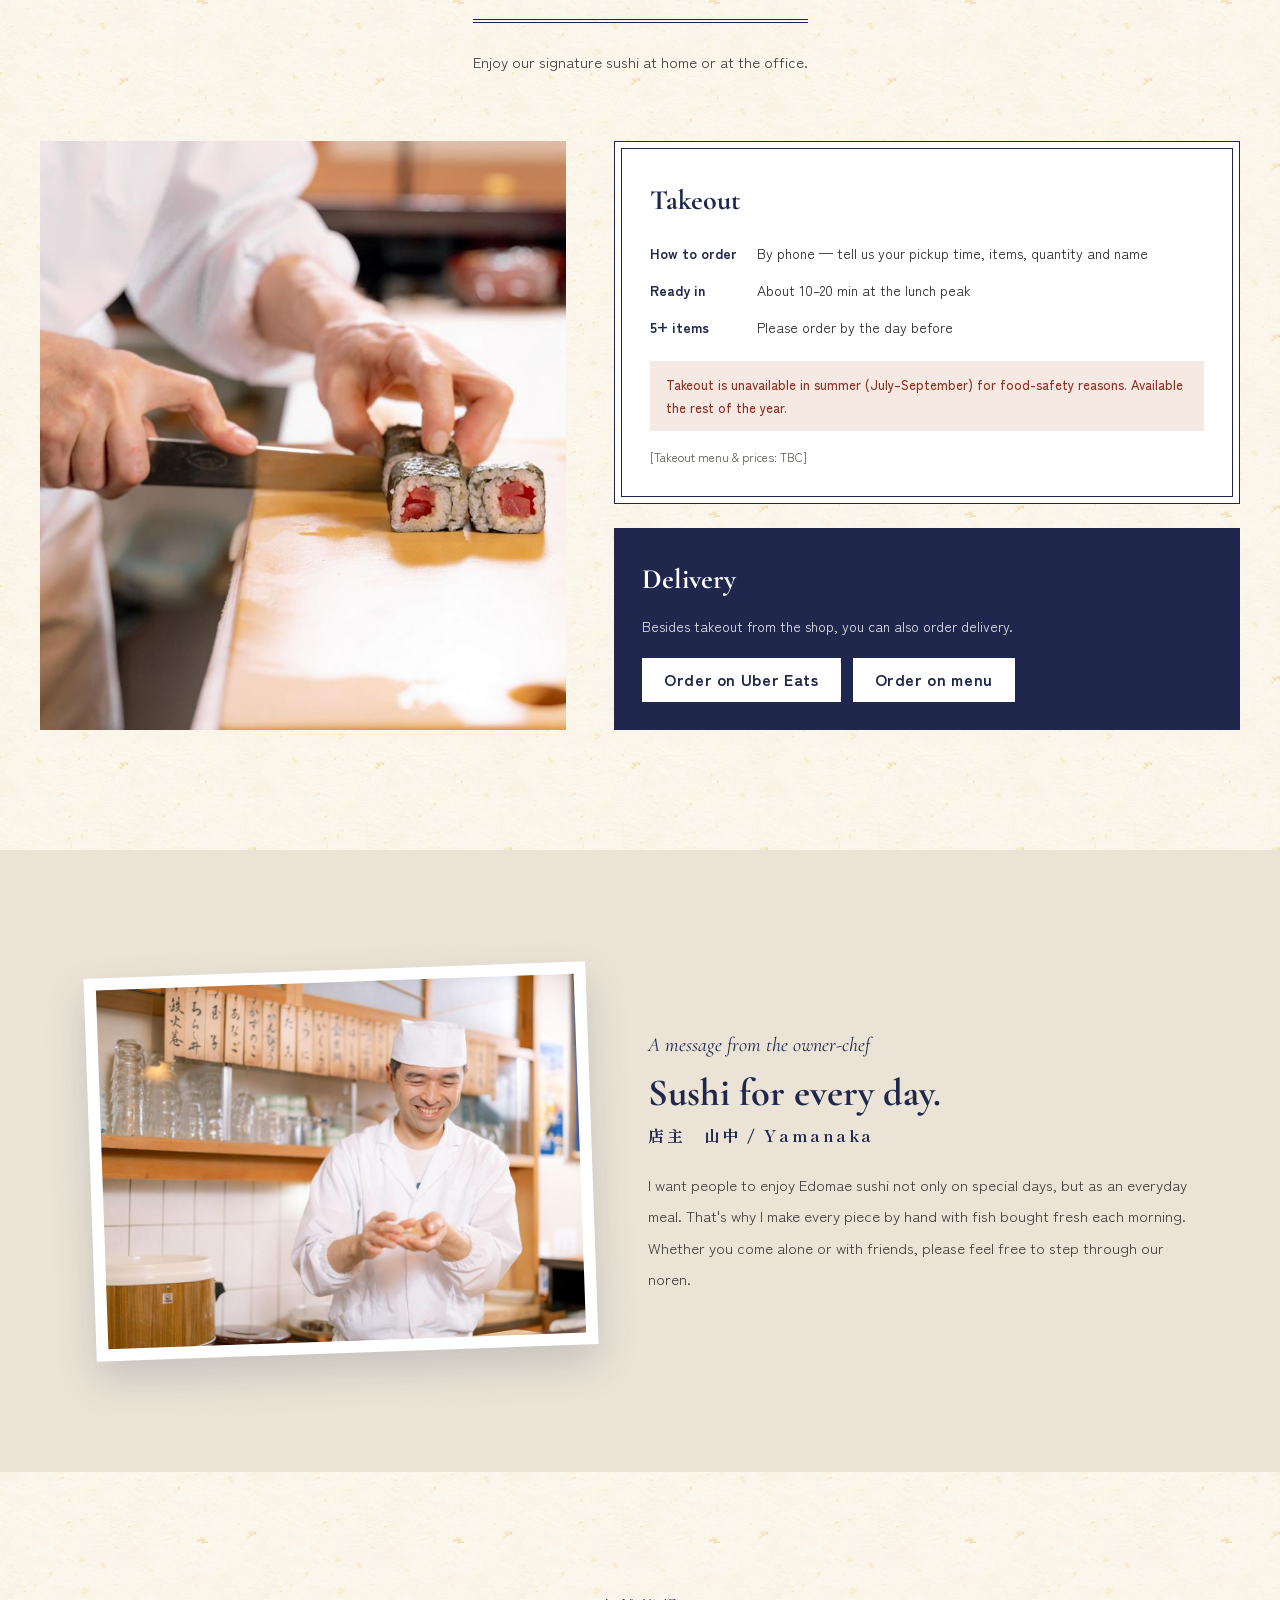
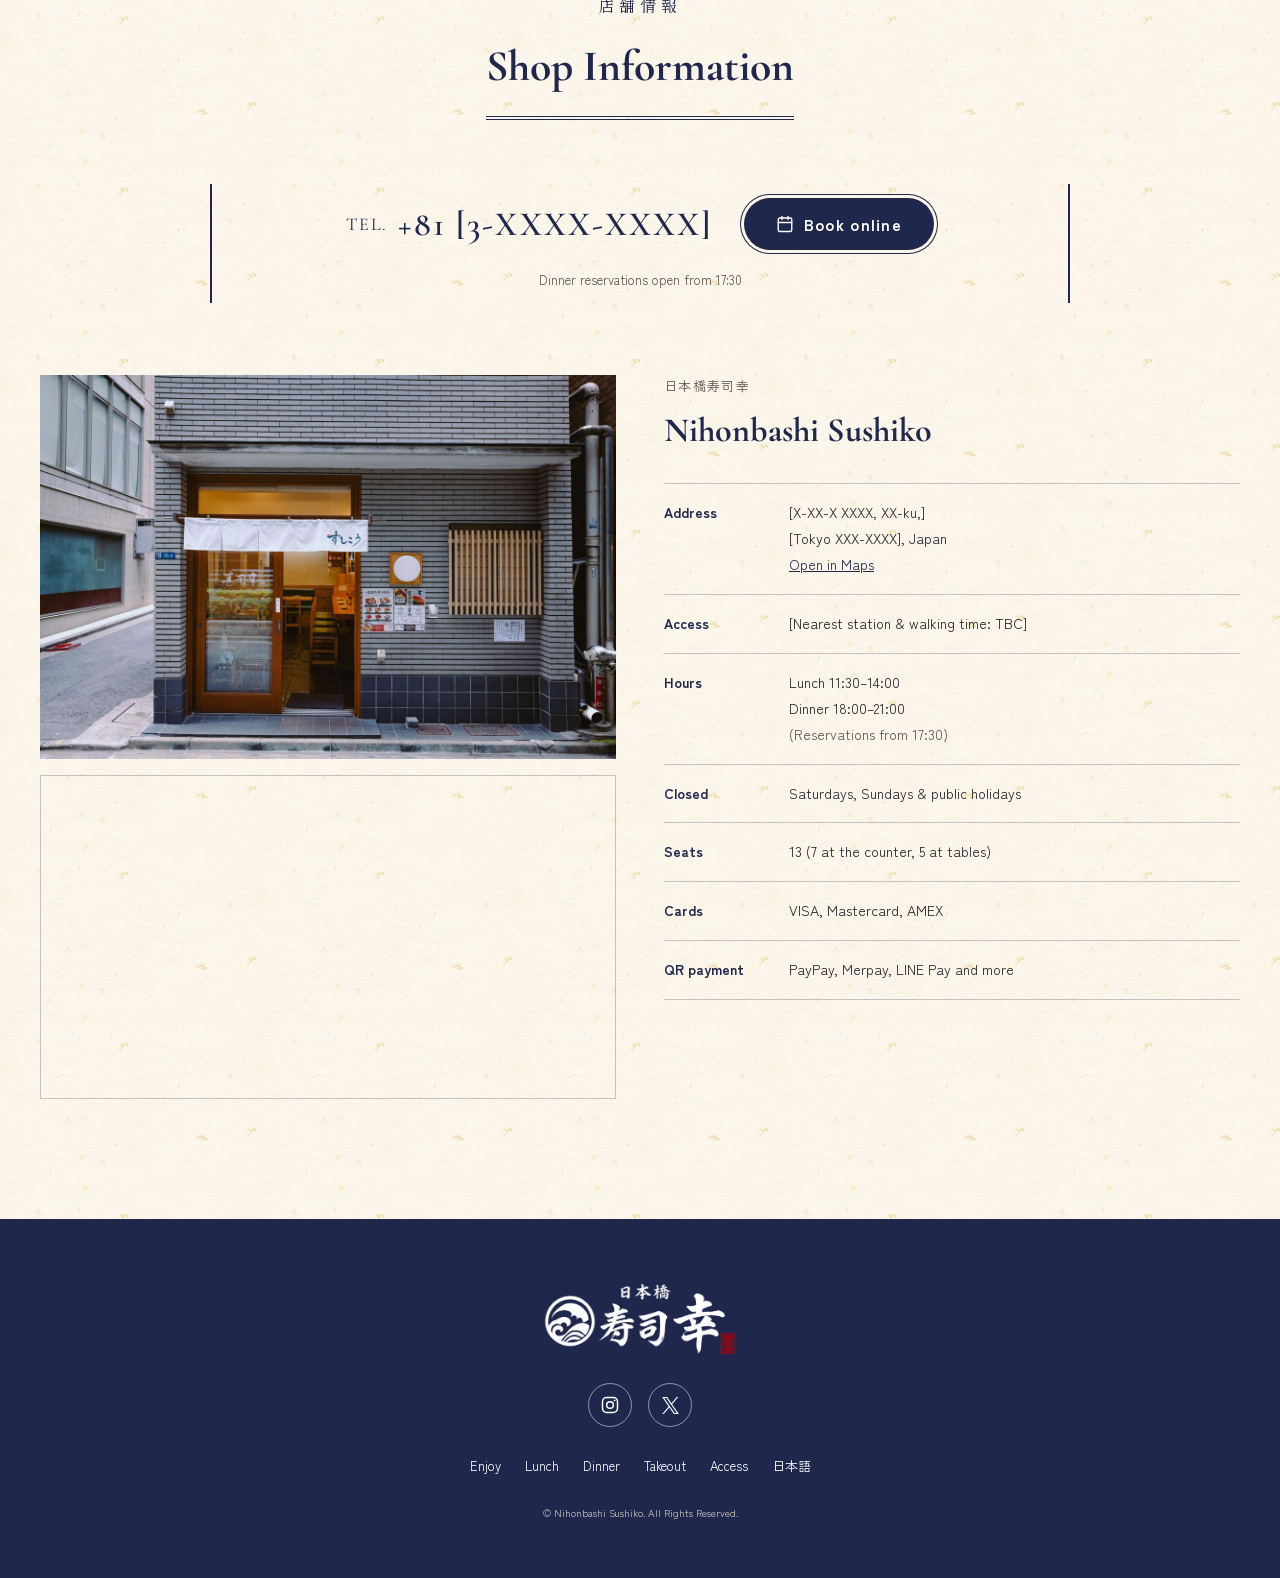
==== commit 3759efff: "Reorder hero intro: sub copy first, then headline line by line - Show "ひとりでも、みんなでも。" first - One sec" ====
--- a/en/index.html
+++ b/en/index.html
@@ -101,7 +101,7 @@
         <button class="hero__dot" type="button" aria-label="Show photo 3"></button>
       </div>
     </div>
-    <h1 class="hero__title">Casual Edomae Sushi <em>in Nihonbashi</em></h1>
+    <h1 class="hero__title"><span class="hero__line">Casual Edomae Sushi</span> <span class="hero__line"><em>in Nihonbashi</em></span></h1>
     <p class="hero__sub">Come solo,<br>or bring friends.</p>
   </div>
   <div class="hero__bar">
--- a/assets/css/style.css
+++ b/assets/css/style.css
@@ -167,9 +167,26 @@
   border: 1px solid var(--navy); background: transparent; transition: background-color .3s, transform .3s;
 }
 .hero__dot[aria-current="true"]::before { background: var(--navy); transform: scale(1.15); }
+/* 読み込み時のアニメーション：写真はフェードイン、文字は上から現れる */
+@keyframes hero-fade {
+  from { opacity: 0; }
+  to   { opacity: 1; }
+}
+@keyframes hero-text-in {
+  from { opacity: 0; transform: translateY(-28px); clip-path: inset(-40px -40px 100% -40px); }
+  to   { opacity: 1; transform: none;              clip-path: inset(-40px -40px -40px -40px); }
+}
+/* 順番：写真 → サブコピー → 1秒後に「日本橋の、」→「気軽な江戸前寿司」→ 営業時間 */
+.hero__slider { animation: hero-fade 1.6s ease 0.1s both; }
+.hero__sub    { animation: hero-text-in 1.4s cubic-bezier(.2, .7, .2, 1) 0.6s both; }
+.hero__line   { display: block; animation: hero-text-in 1.4s cubic-bezier(.2, .7, .2, 1) 1.6s both; }
+.hero__line + .hero__line { animation-delay: 2.1s; }
+.hero__bar    { animation: hero-fade 1s ease 2.8s both; }
+
 @media (prefers-reduced-motion: reduce) {
   .hero__slide { transition: opacity .4s; transform: none; }
   .hero__slide.is-active { transform: none; }
+  .hero__slider, .hero__line, .hero__sub, .hero__bar { animation: none; }
 }
 .hero__title {
   position: absolute; left: 0; top: 0;
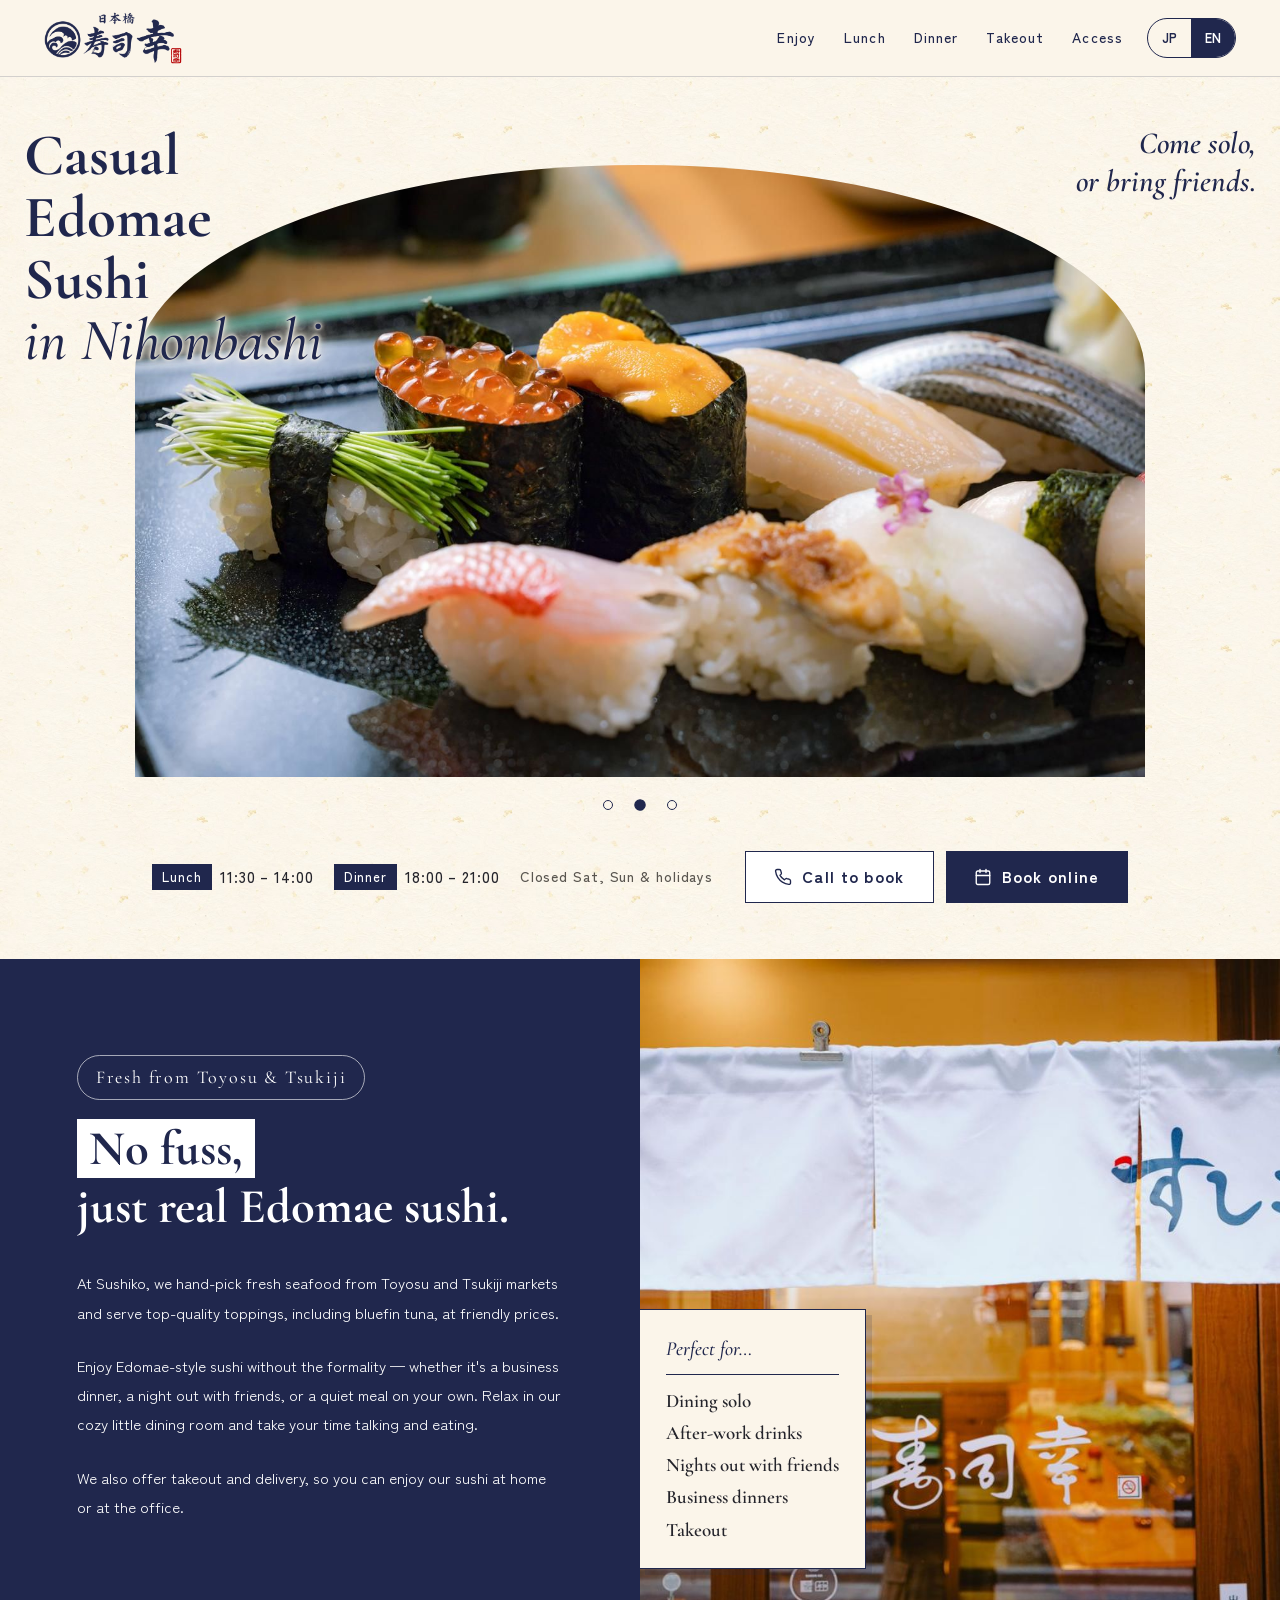
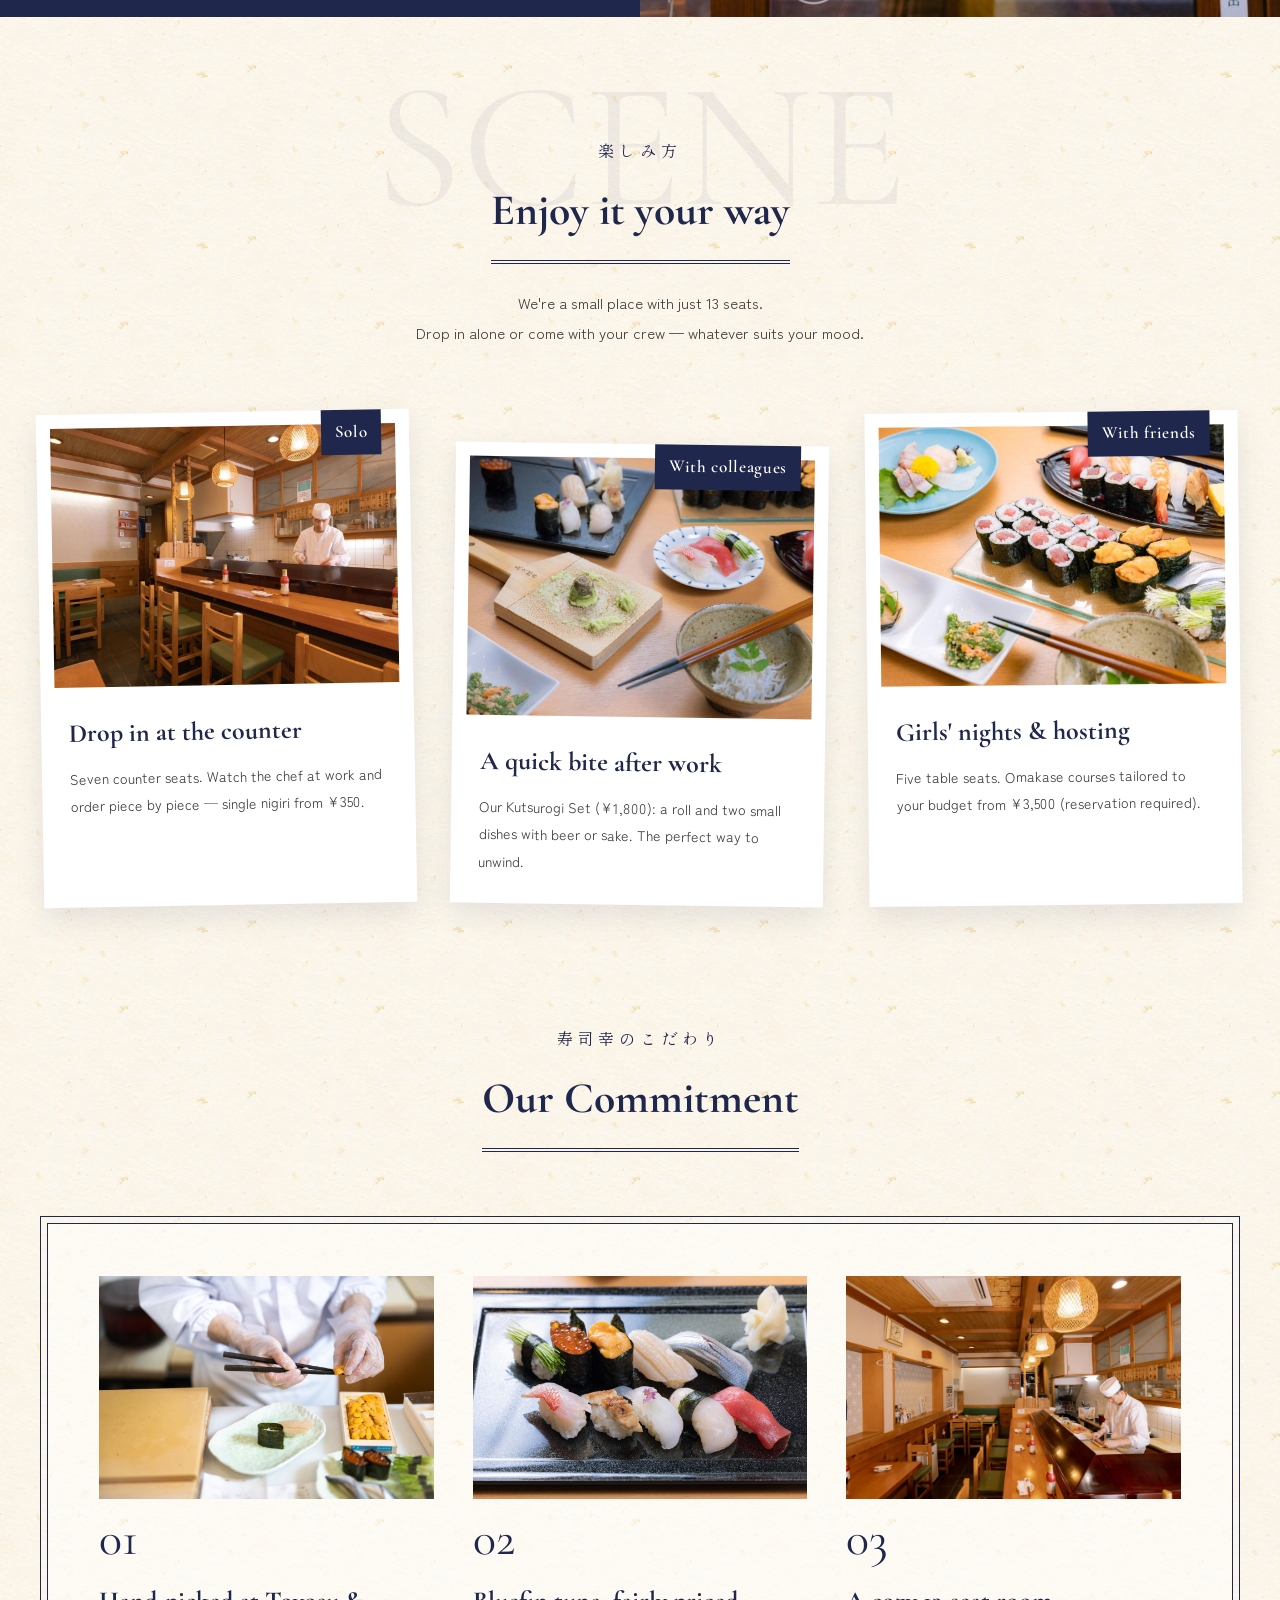
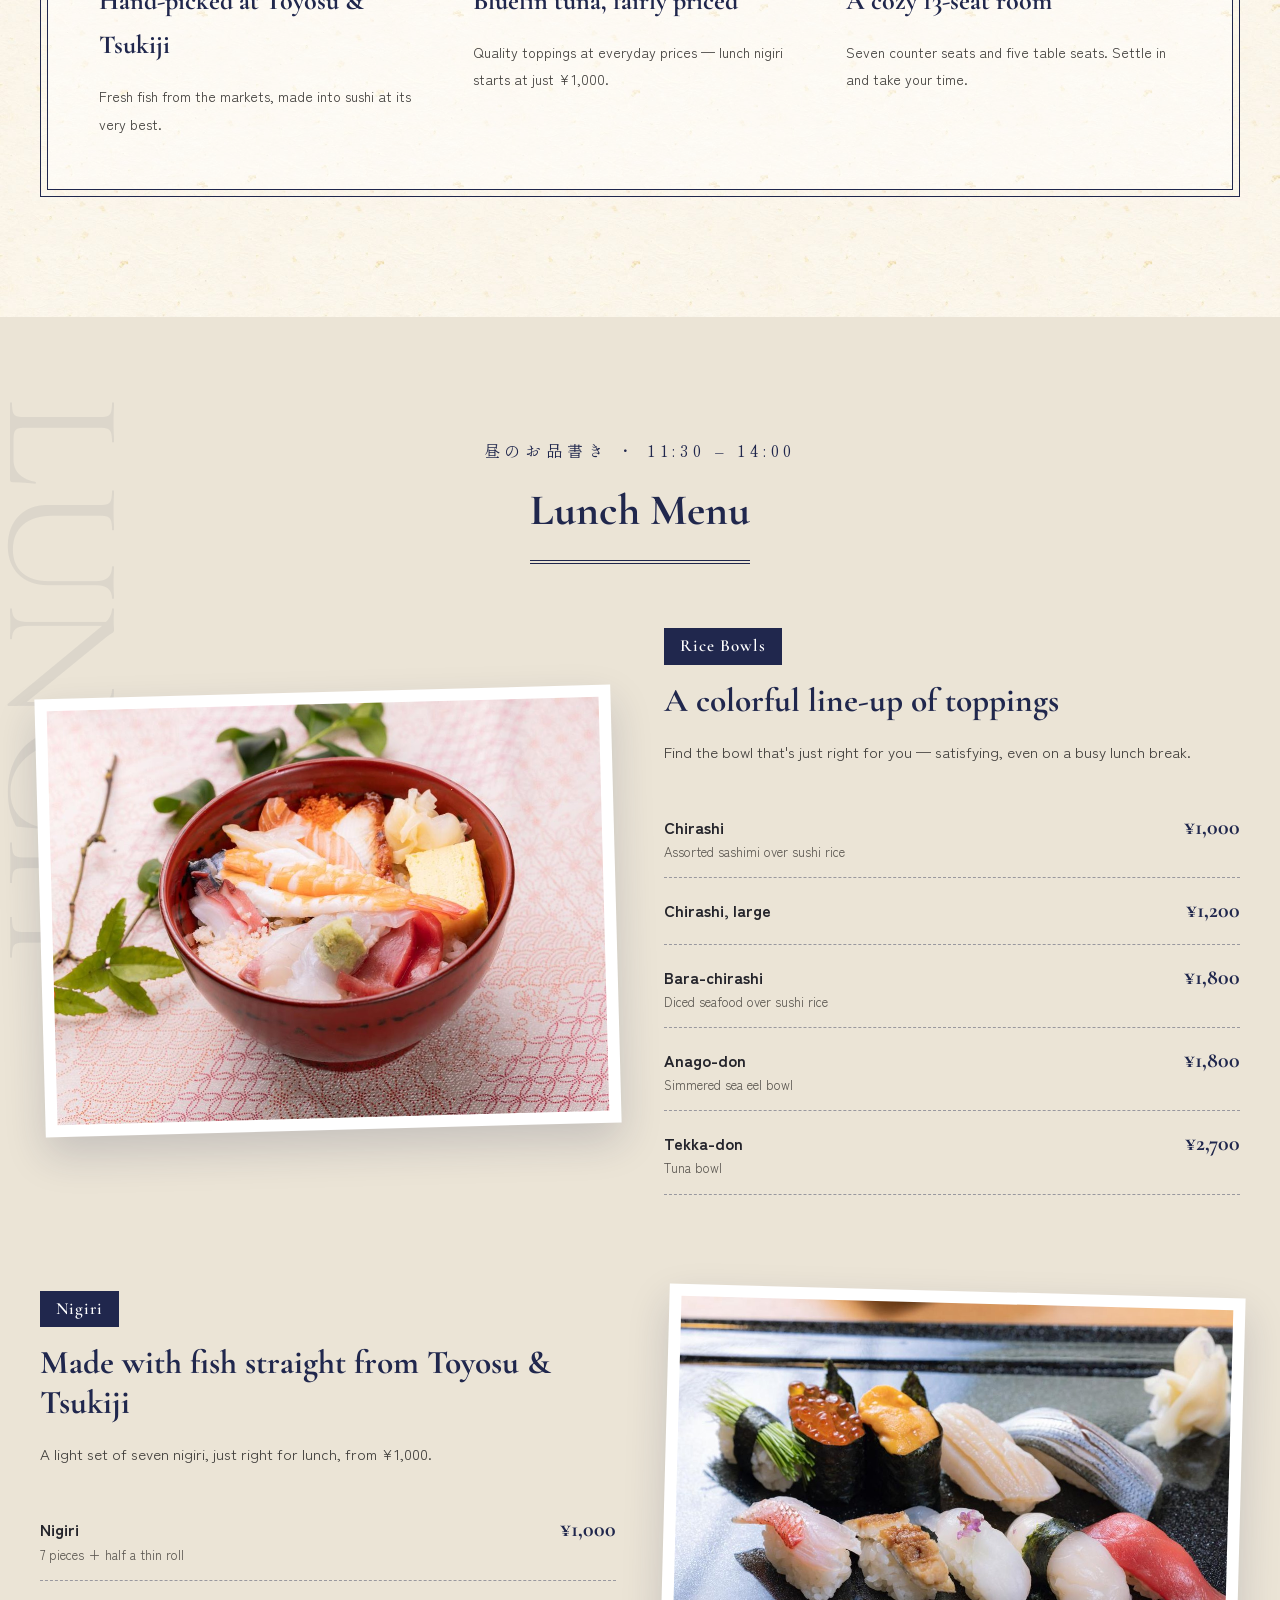
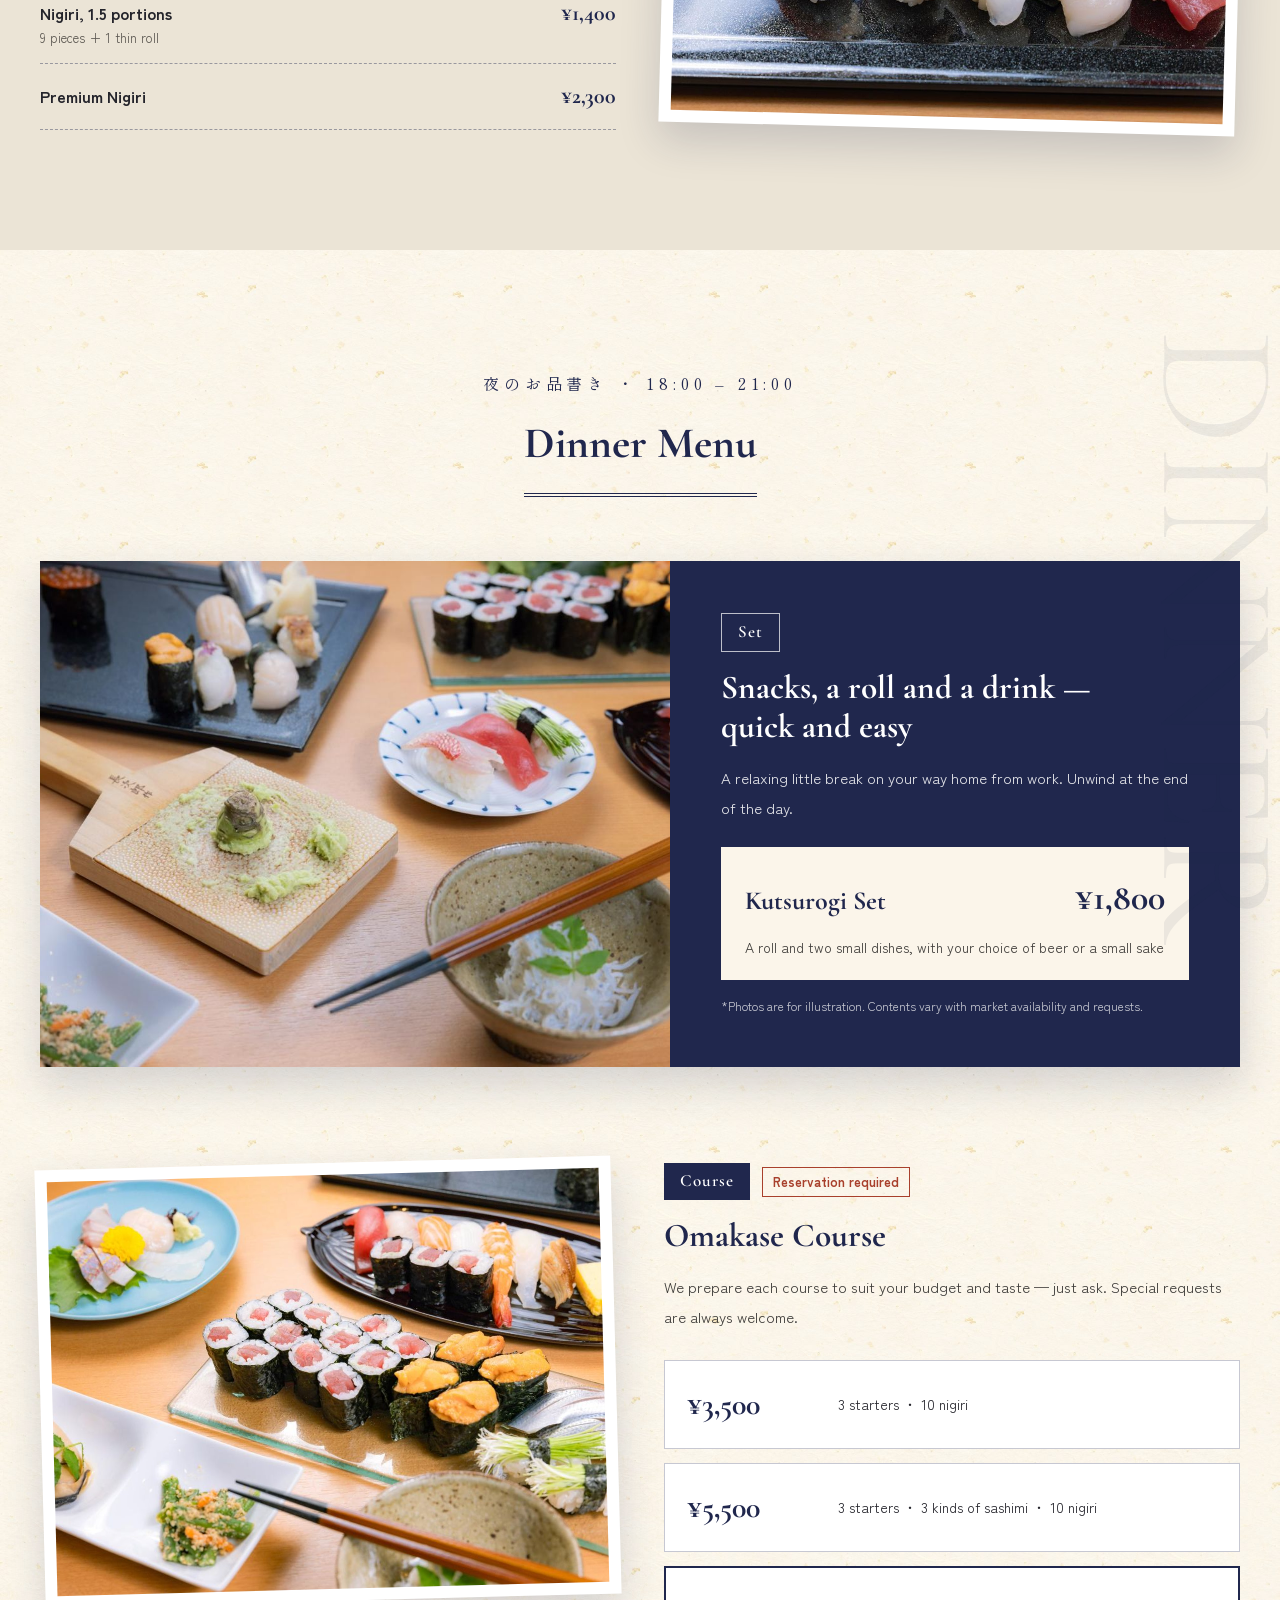
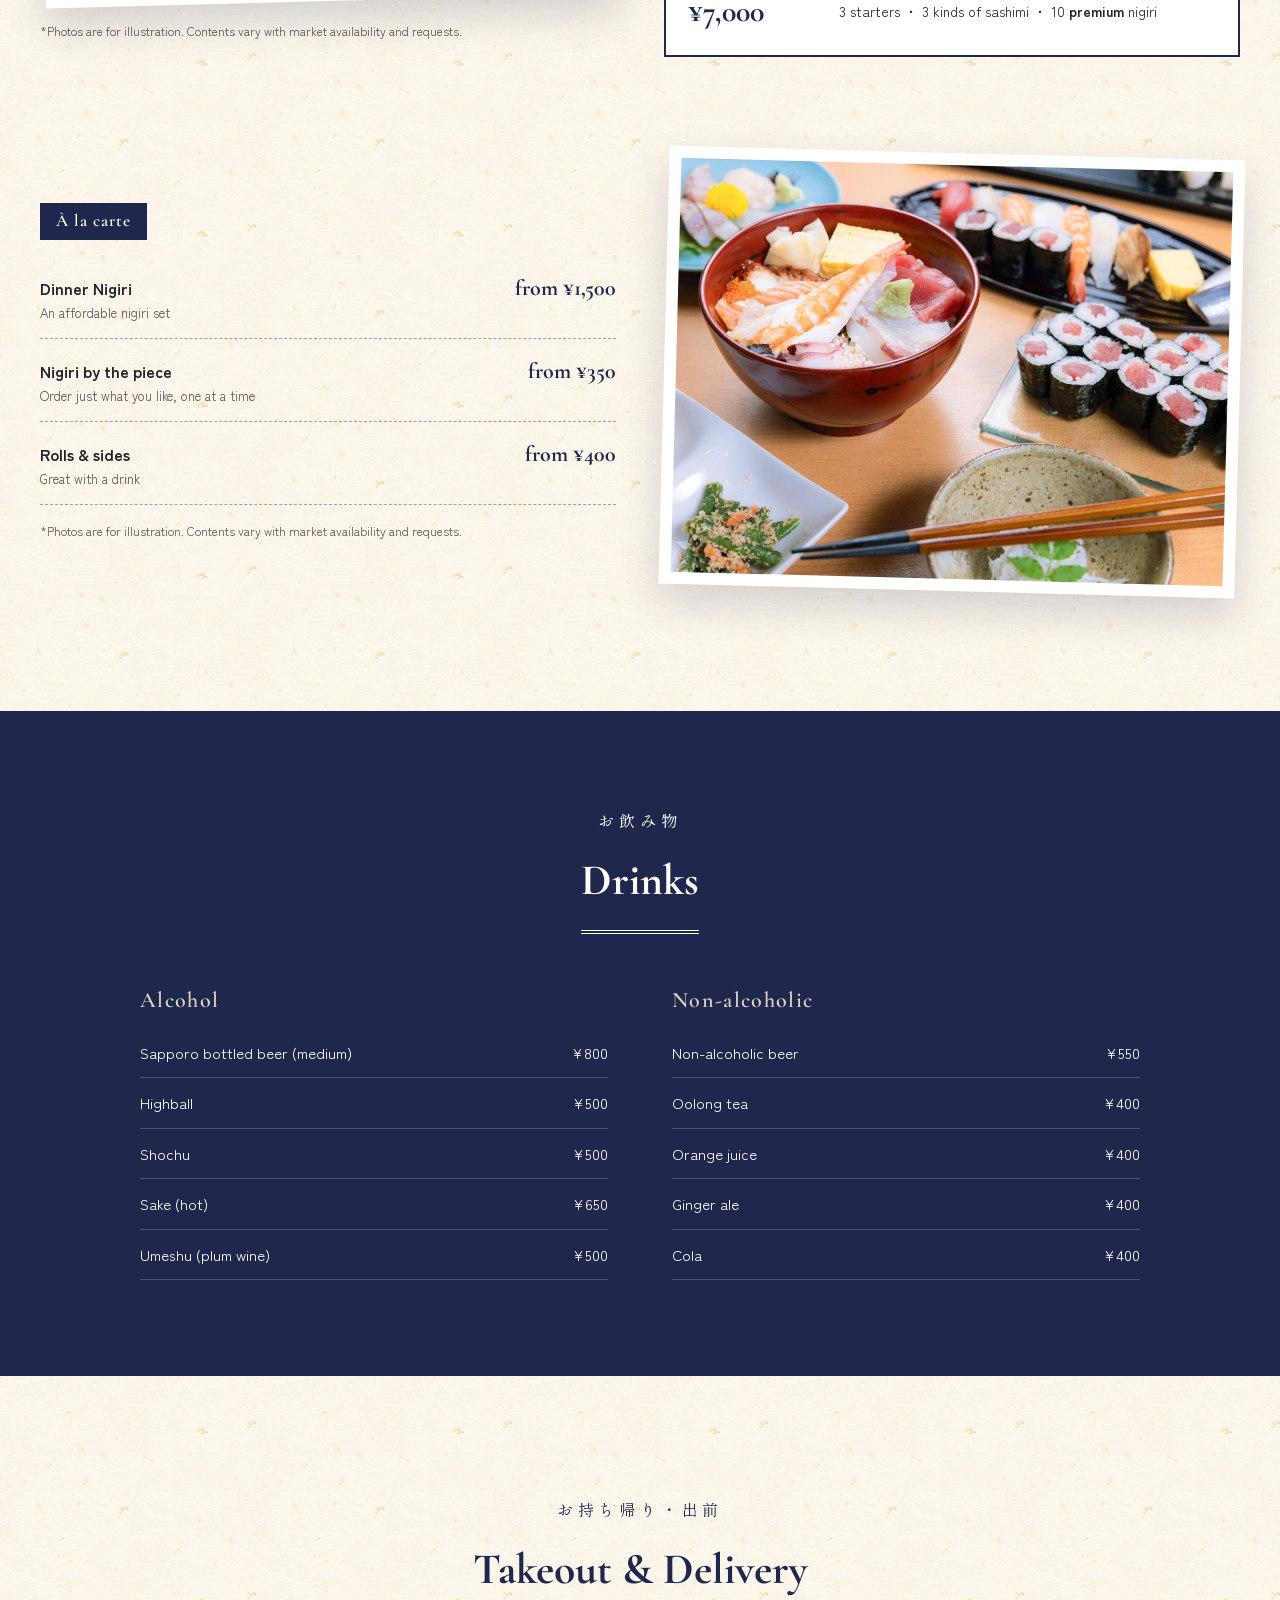
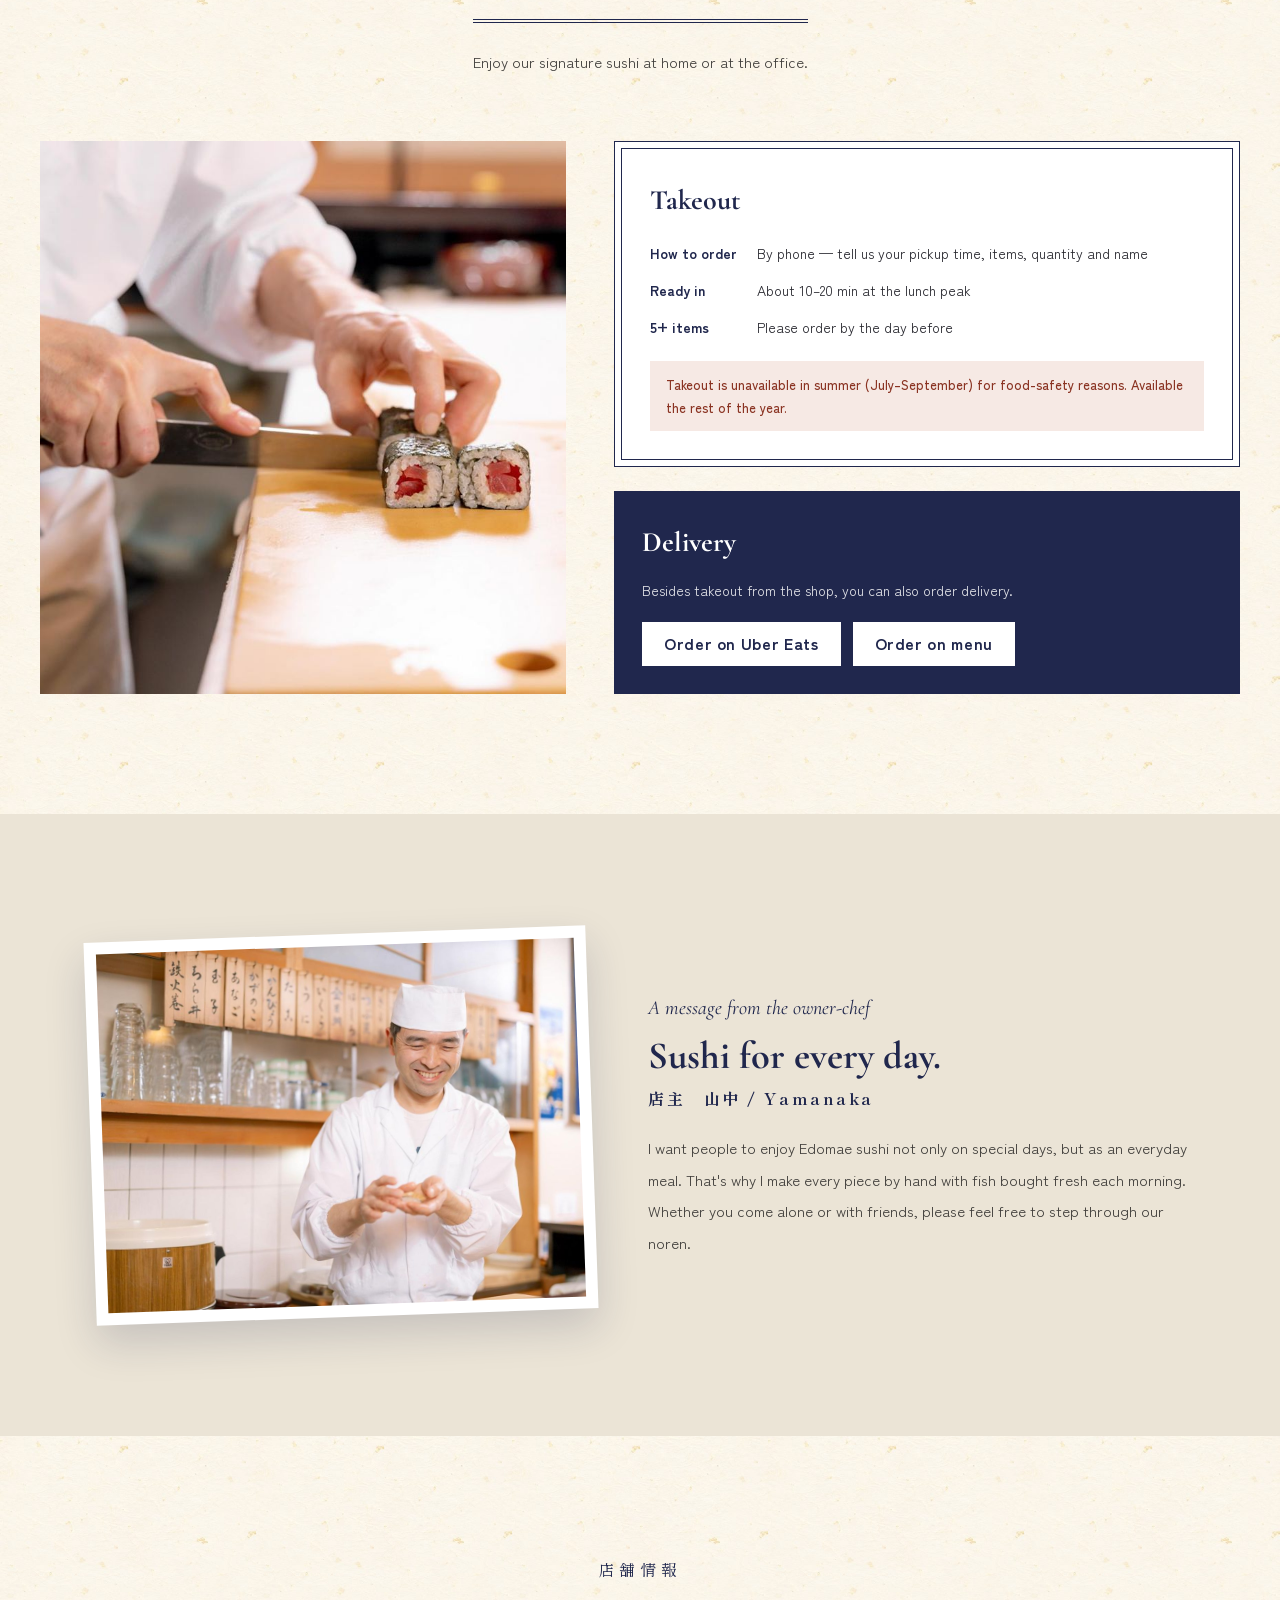
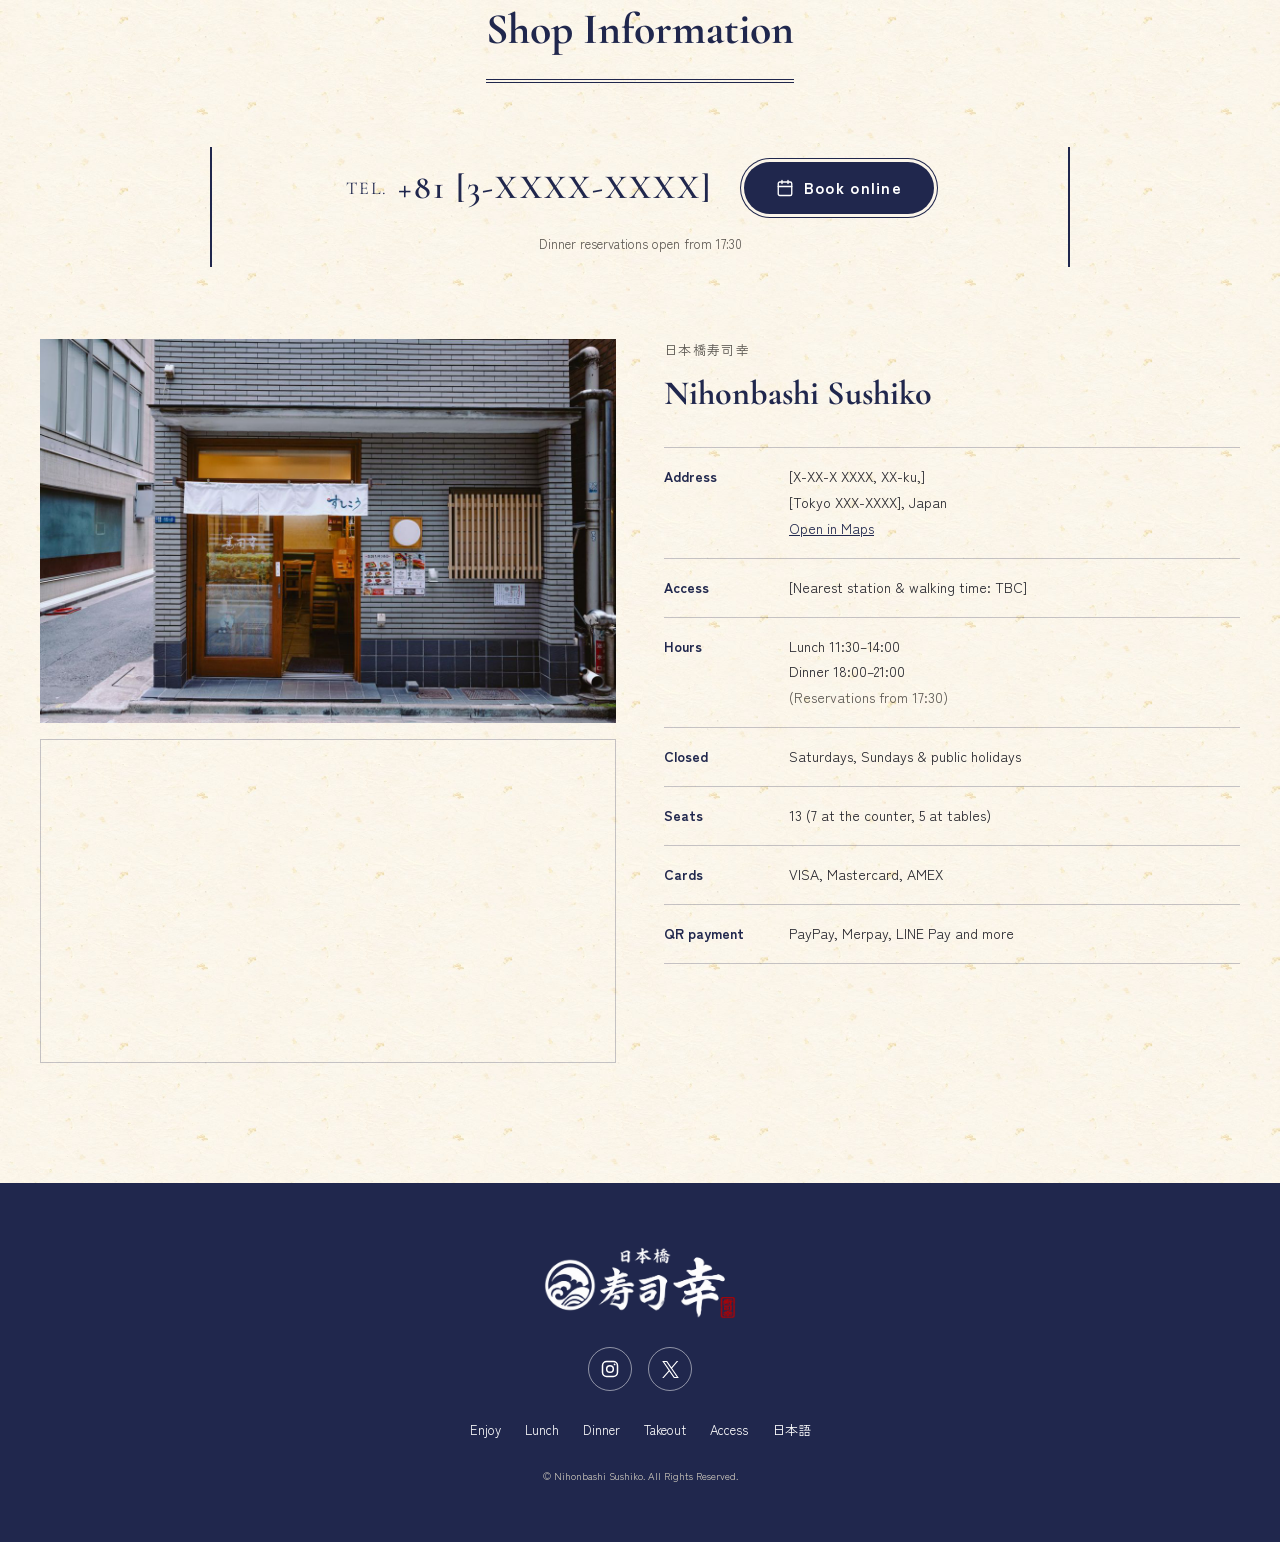
==== commit 08e33e9c: "Remove takeout menu placeholder note Co-Authored-By: Claude Opus 5.5 <noreply@anthropic.com> Claude-" ====
--- a/en/index.html
+++ b/en/index.html
@@ -375,7 +375,6 @@
               <dt>5+ items</dt><dd>Please order by the day before</dd>
             </dl>
             <p class="alert">Takeout is unavailable in summer (July–September) for food-safety reasons. Available the rest of the year.</p>
-            <p class="note">[Takeout menu &amp; prices: TBC]</p>
           </div>
         </div>
         <div class="delivery">
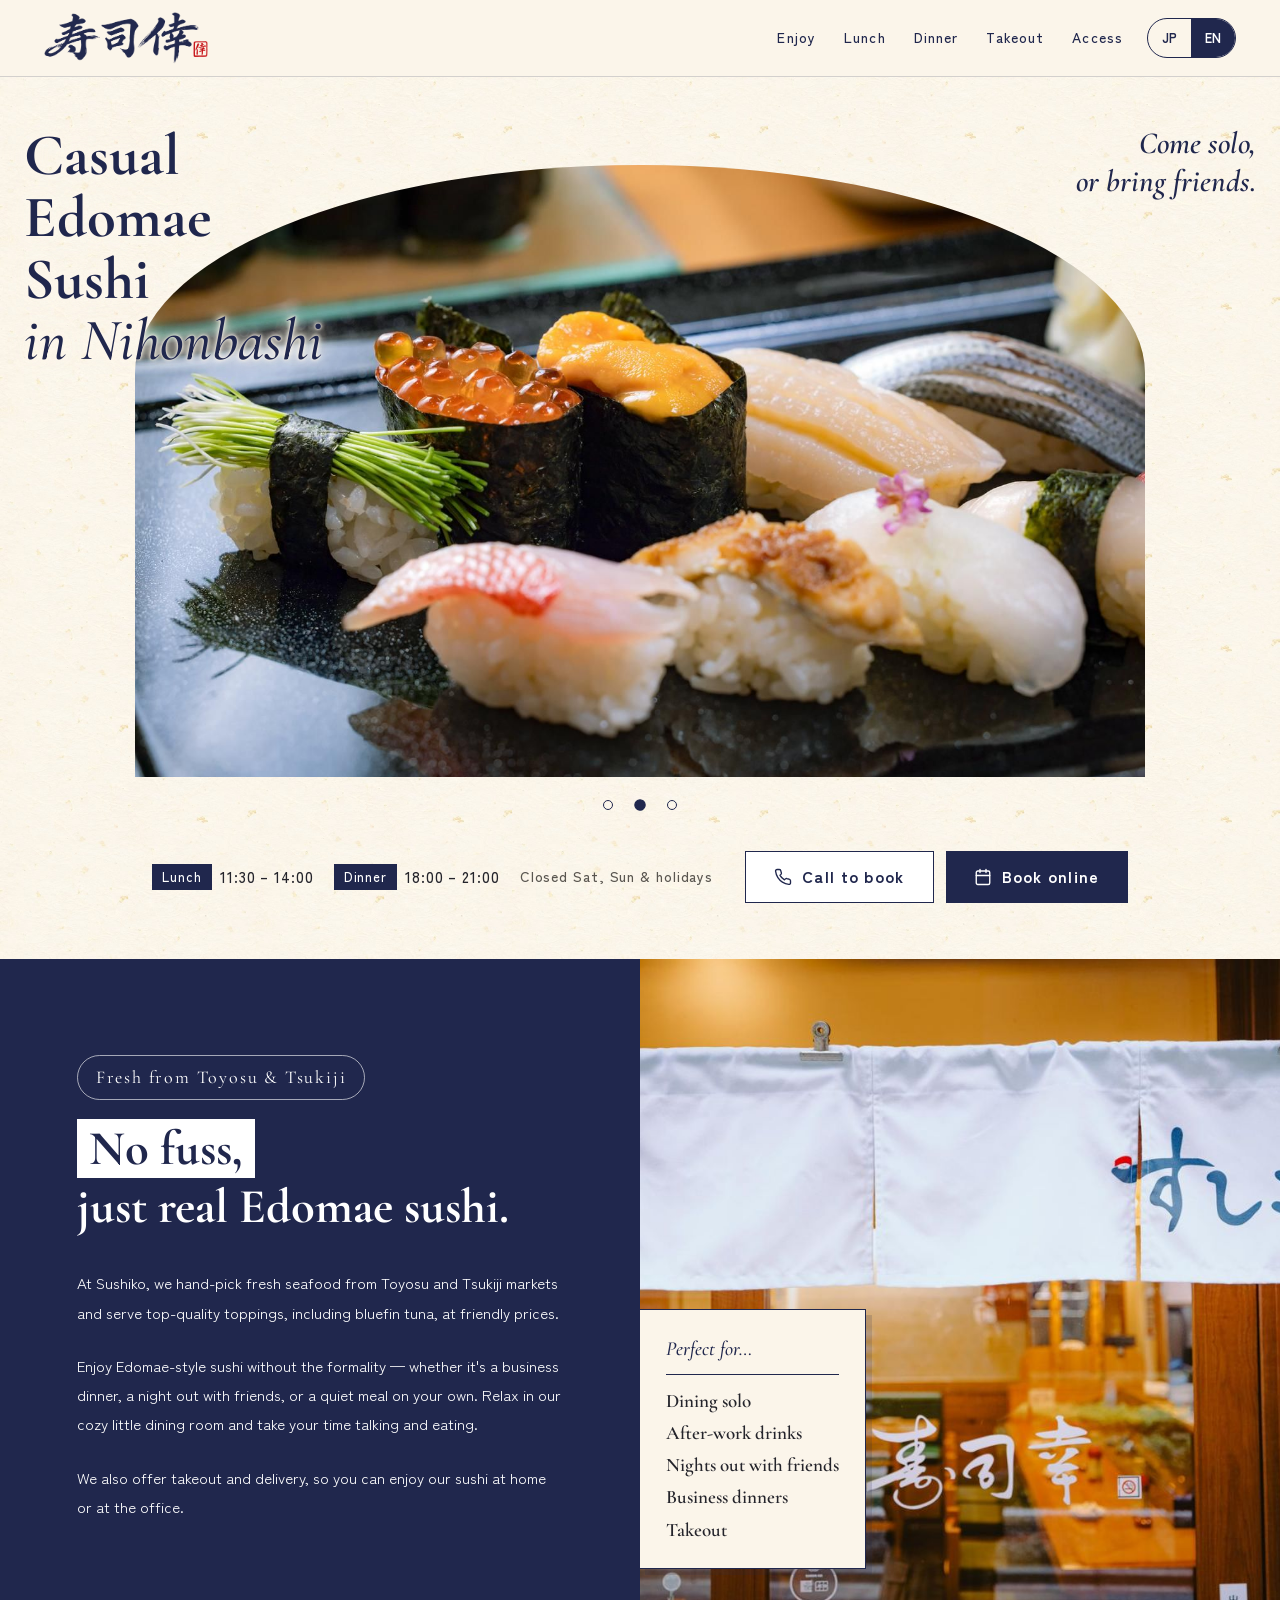
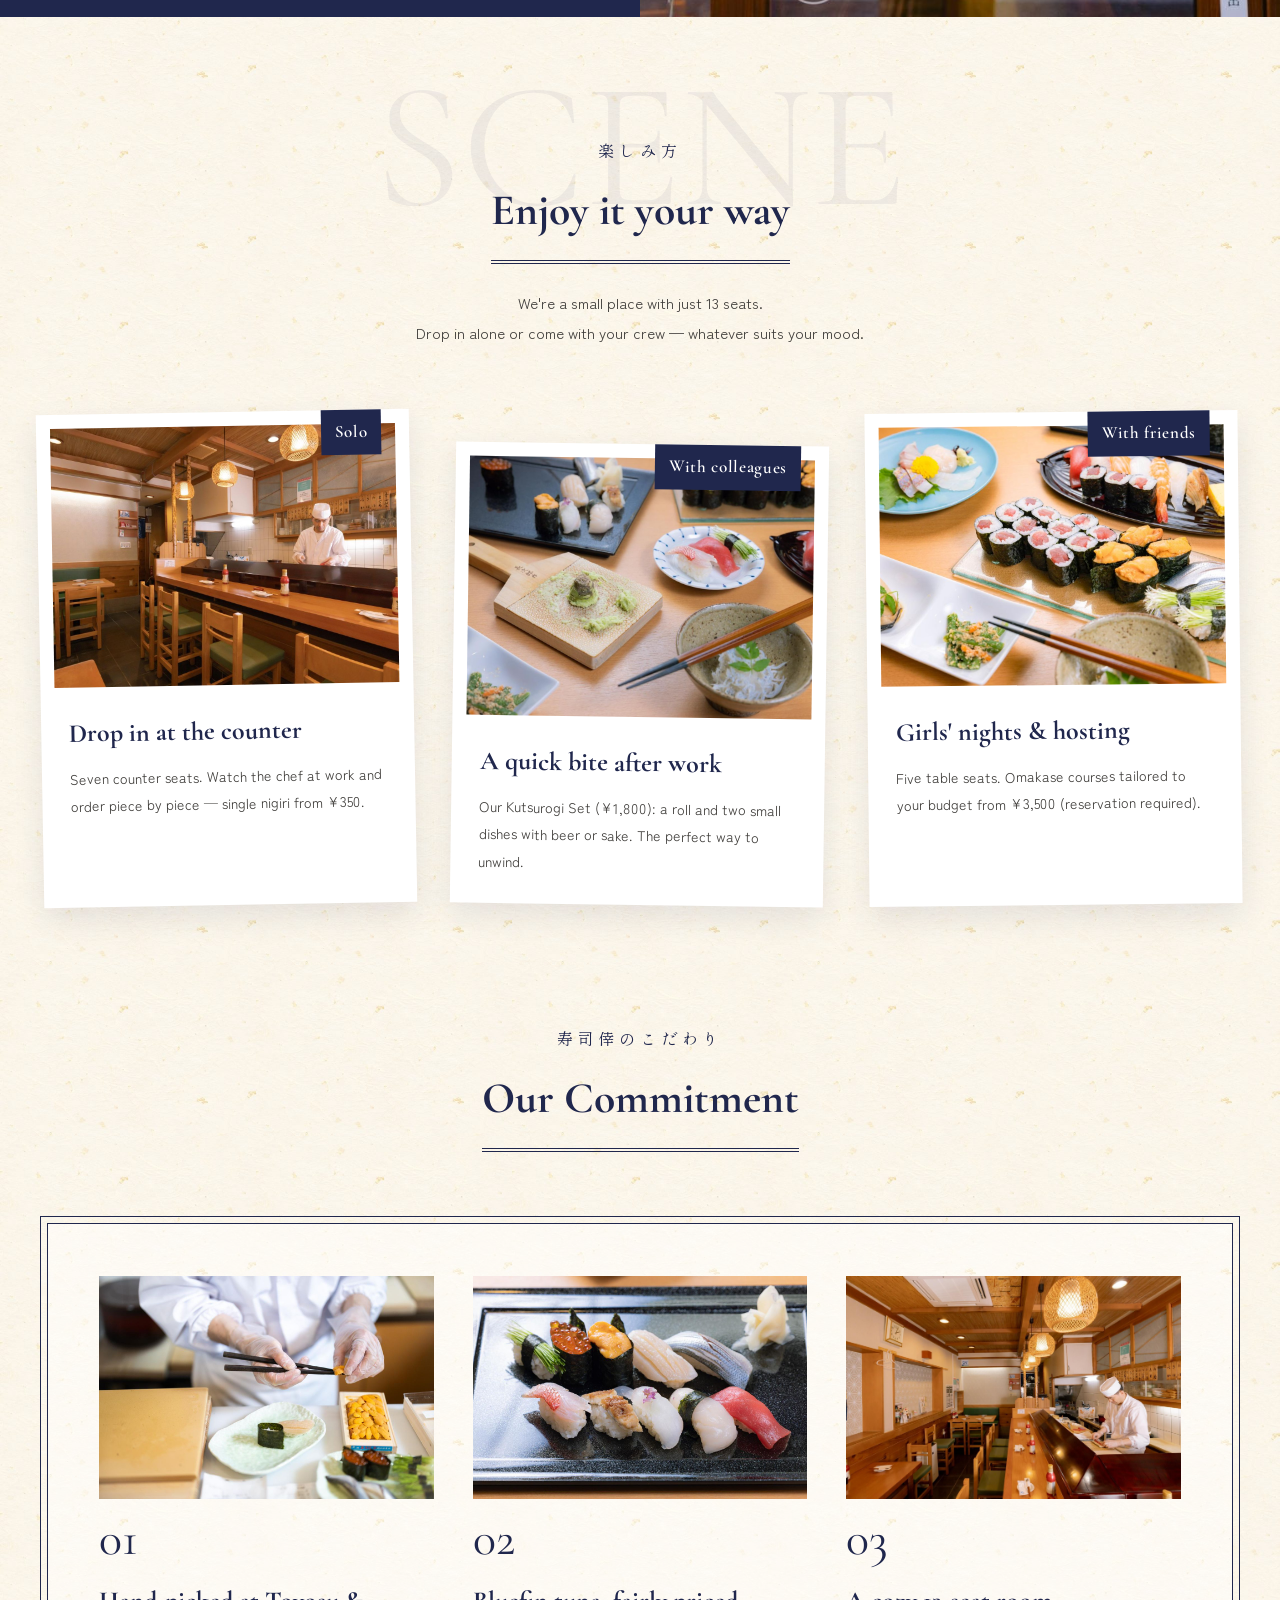
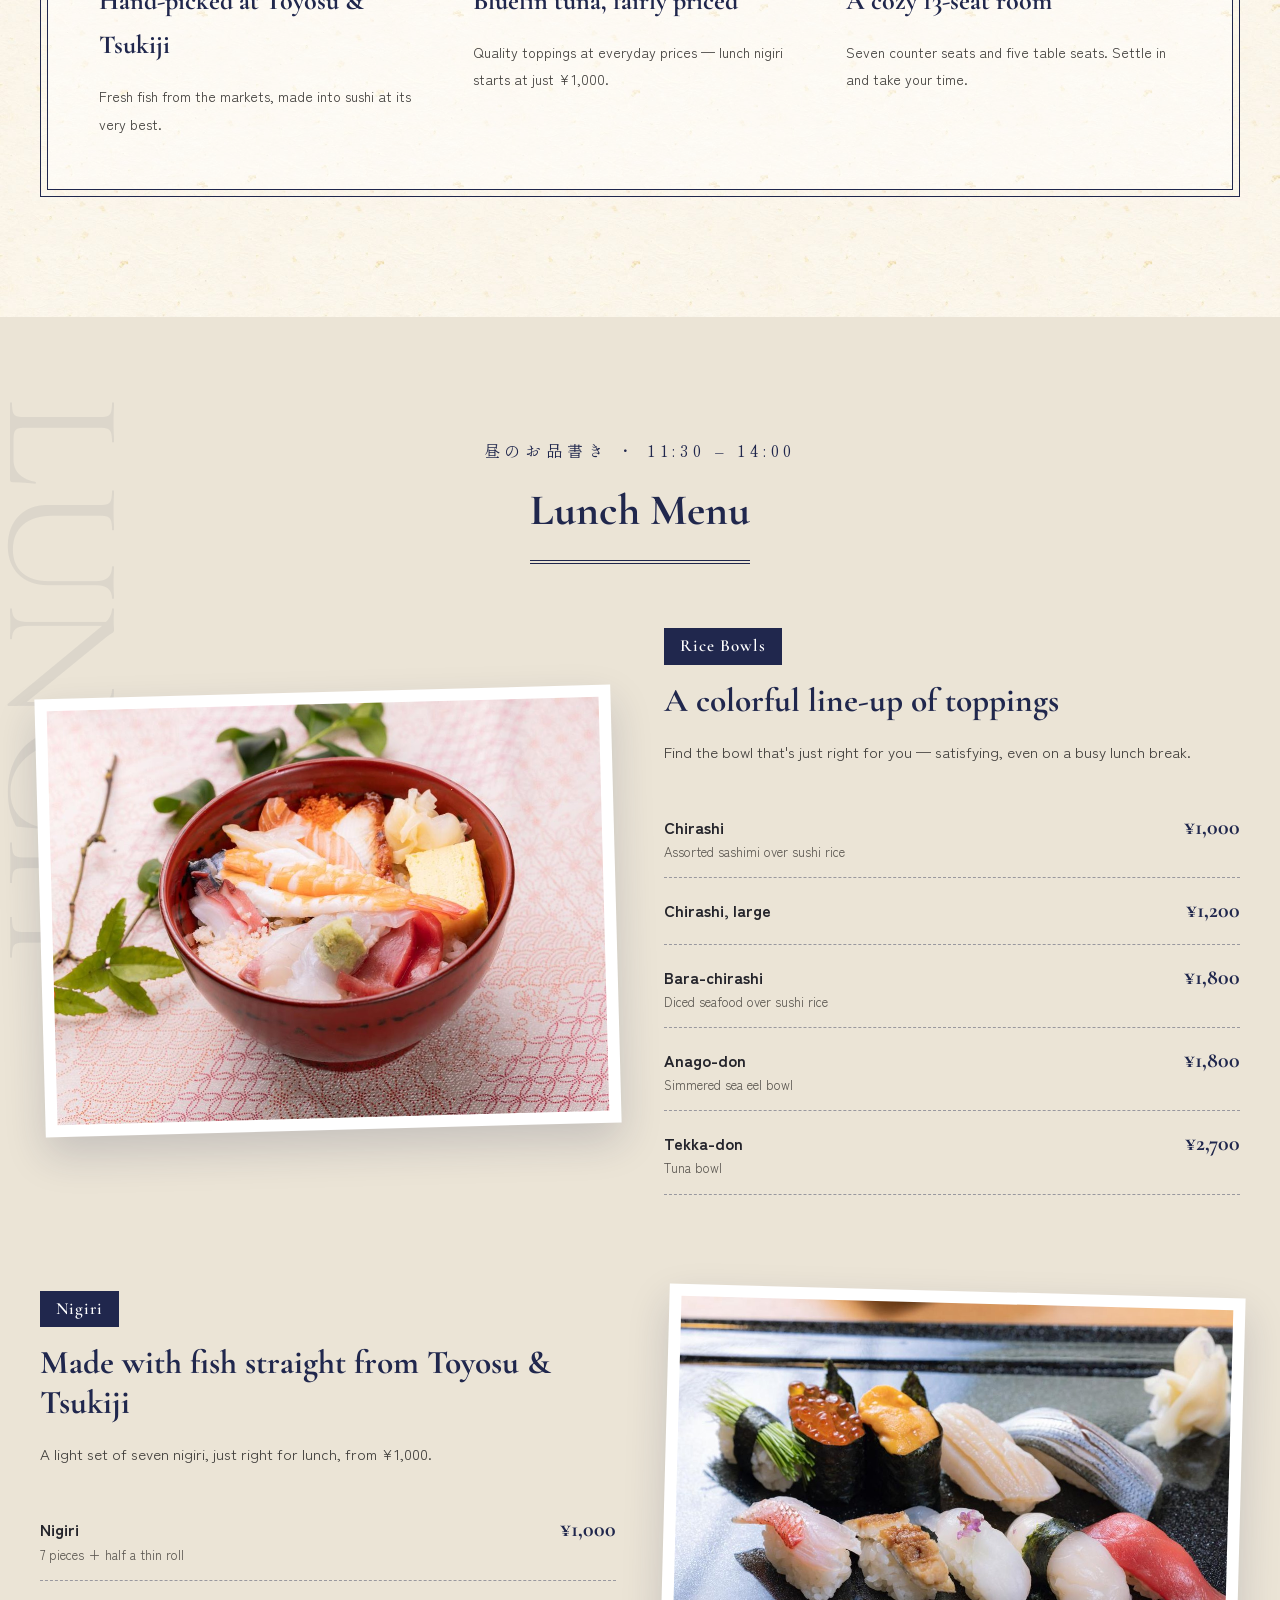
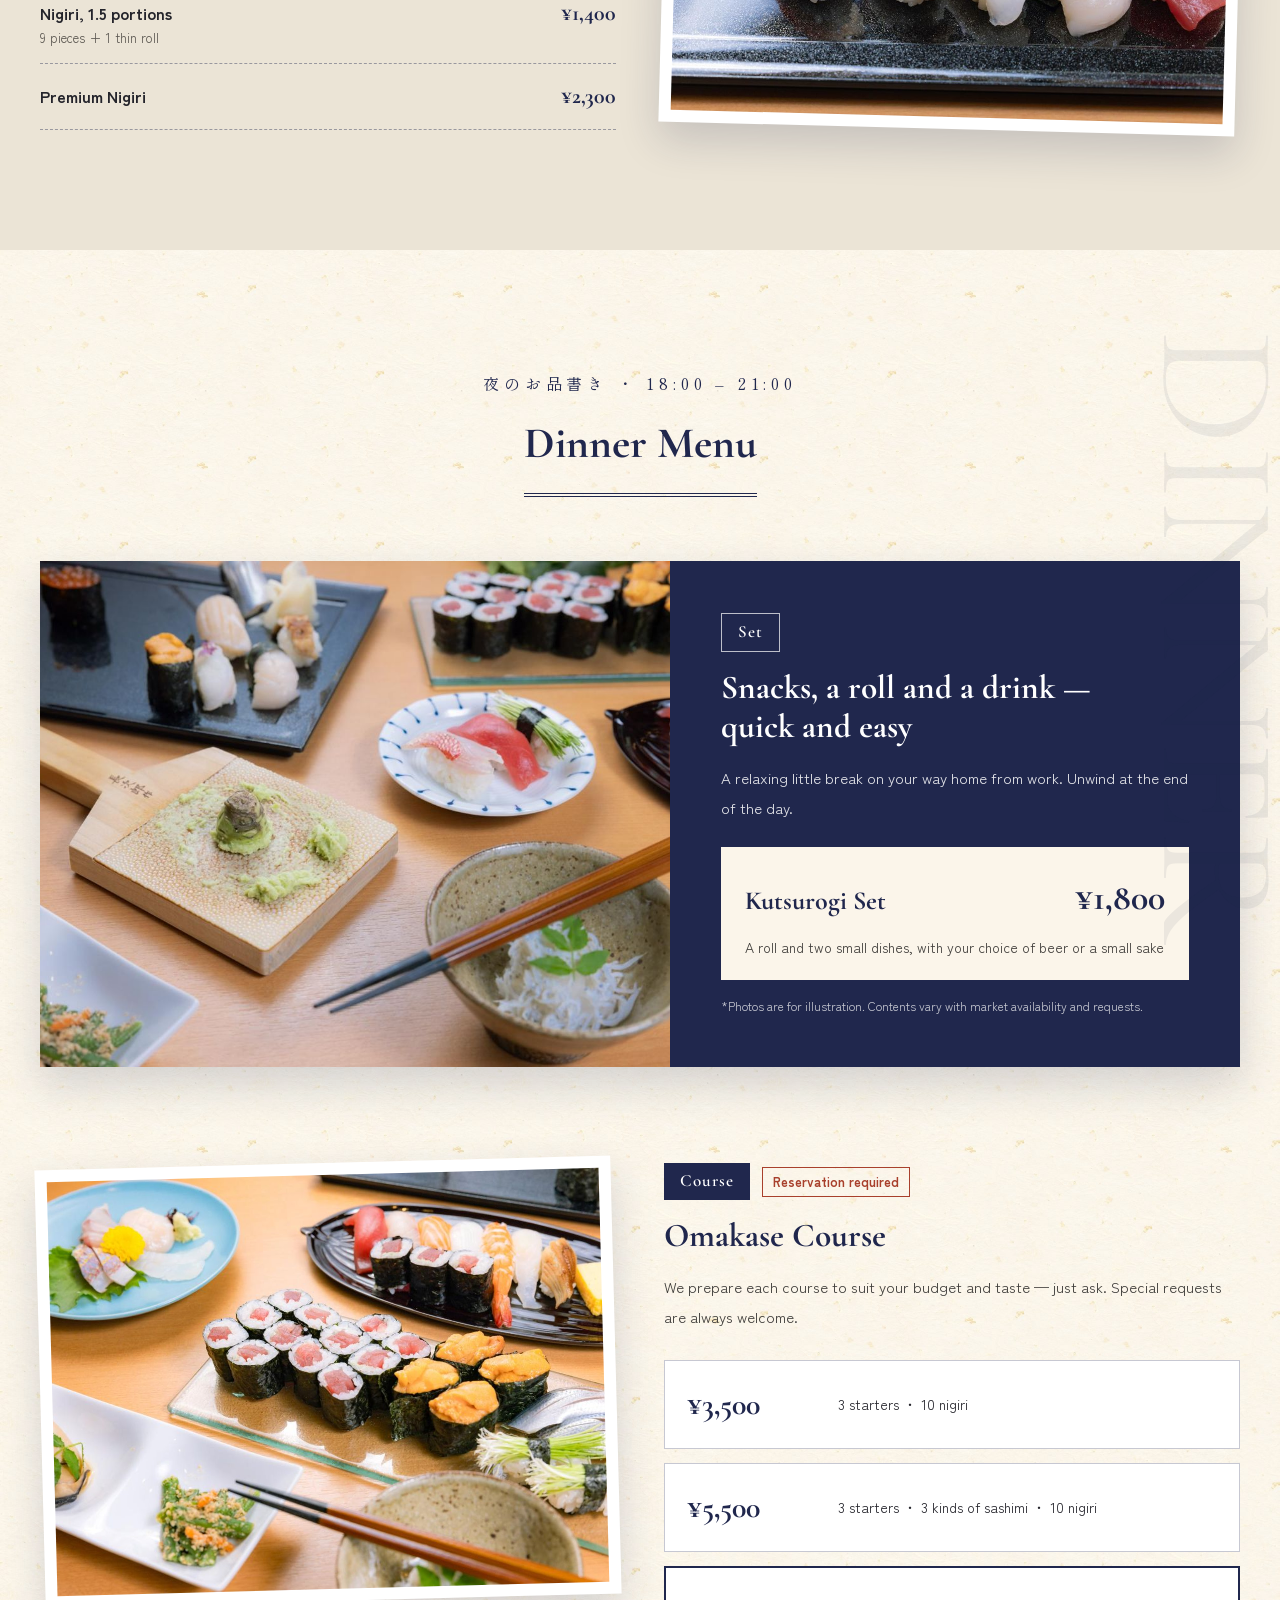
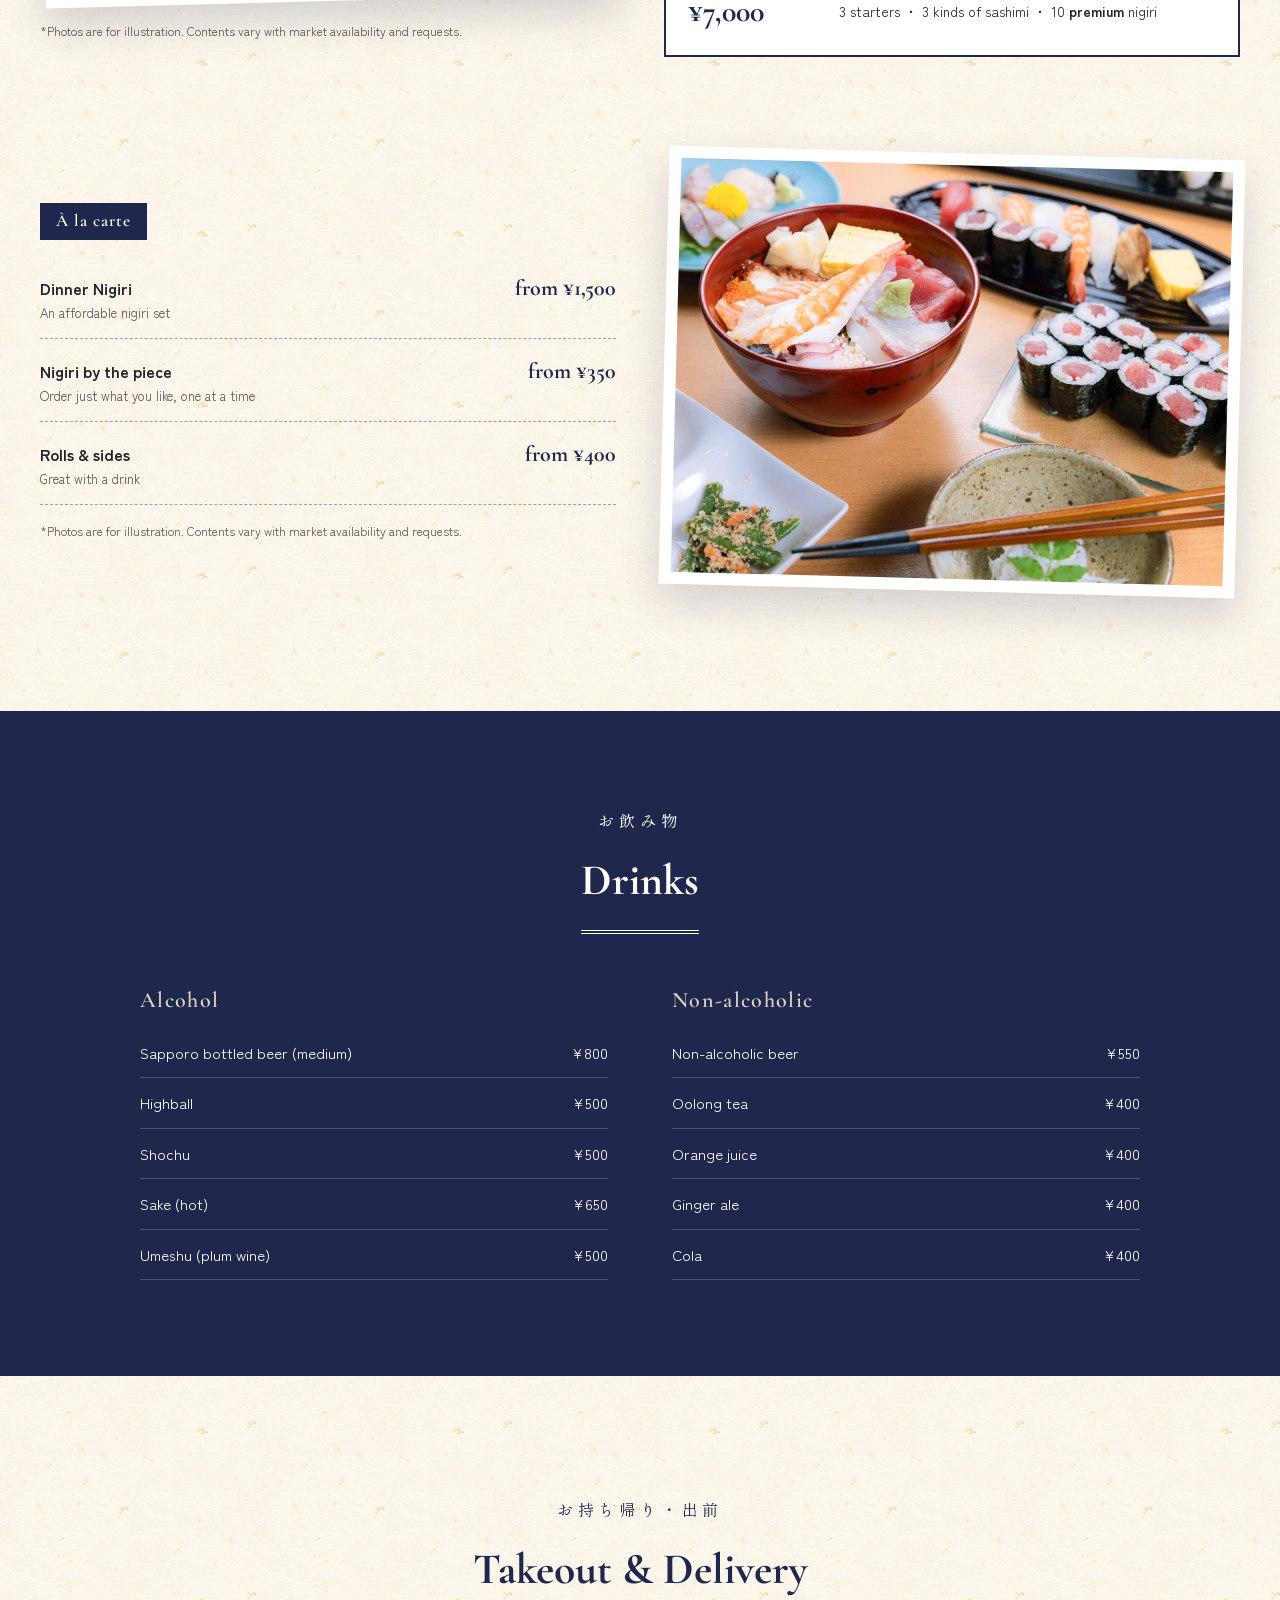
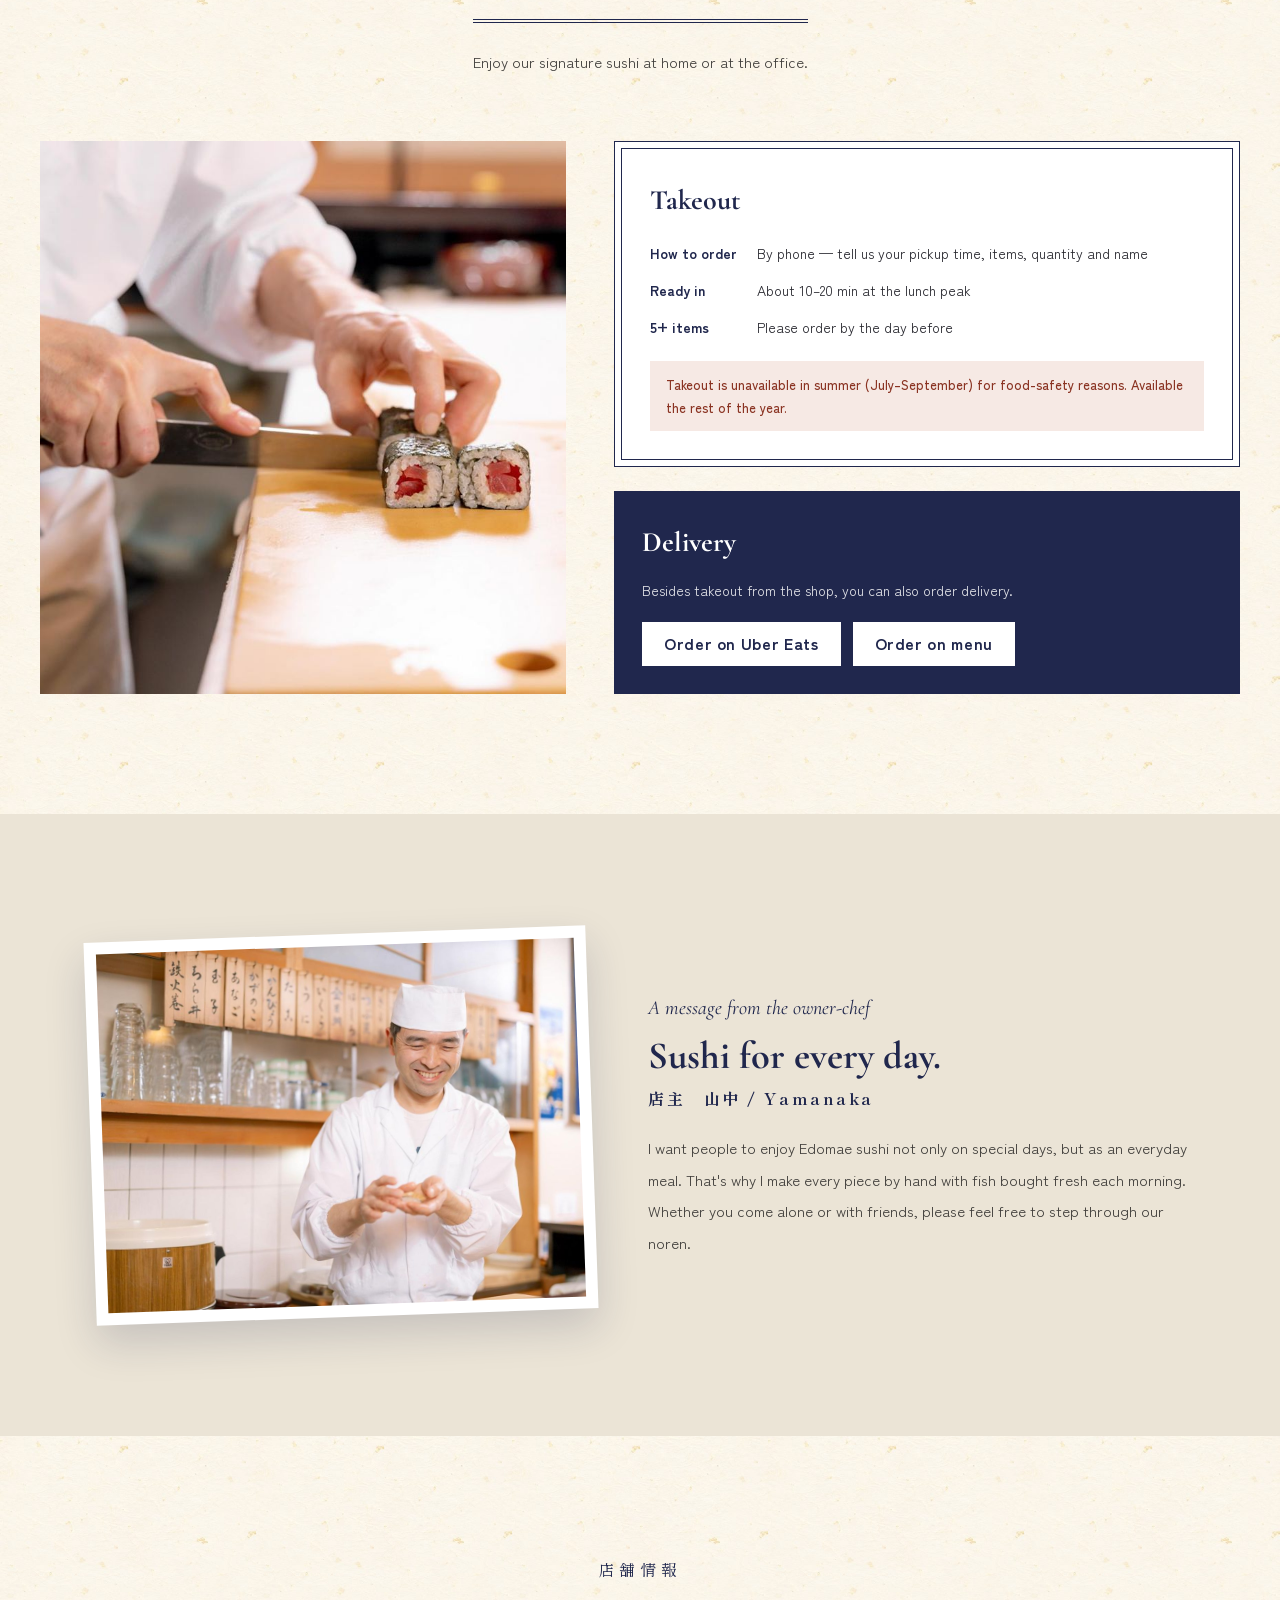
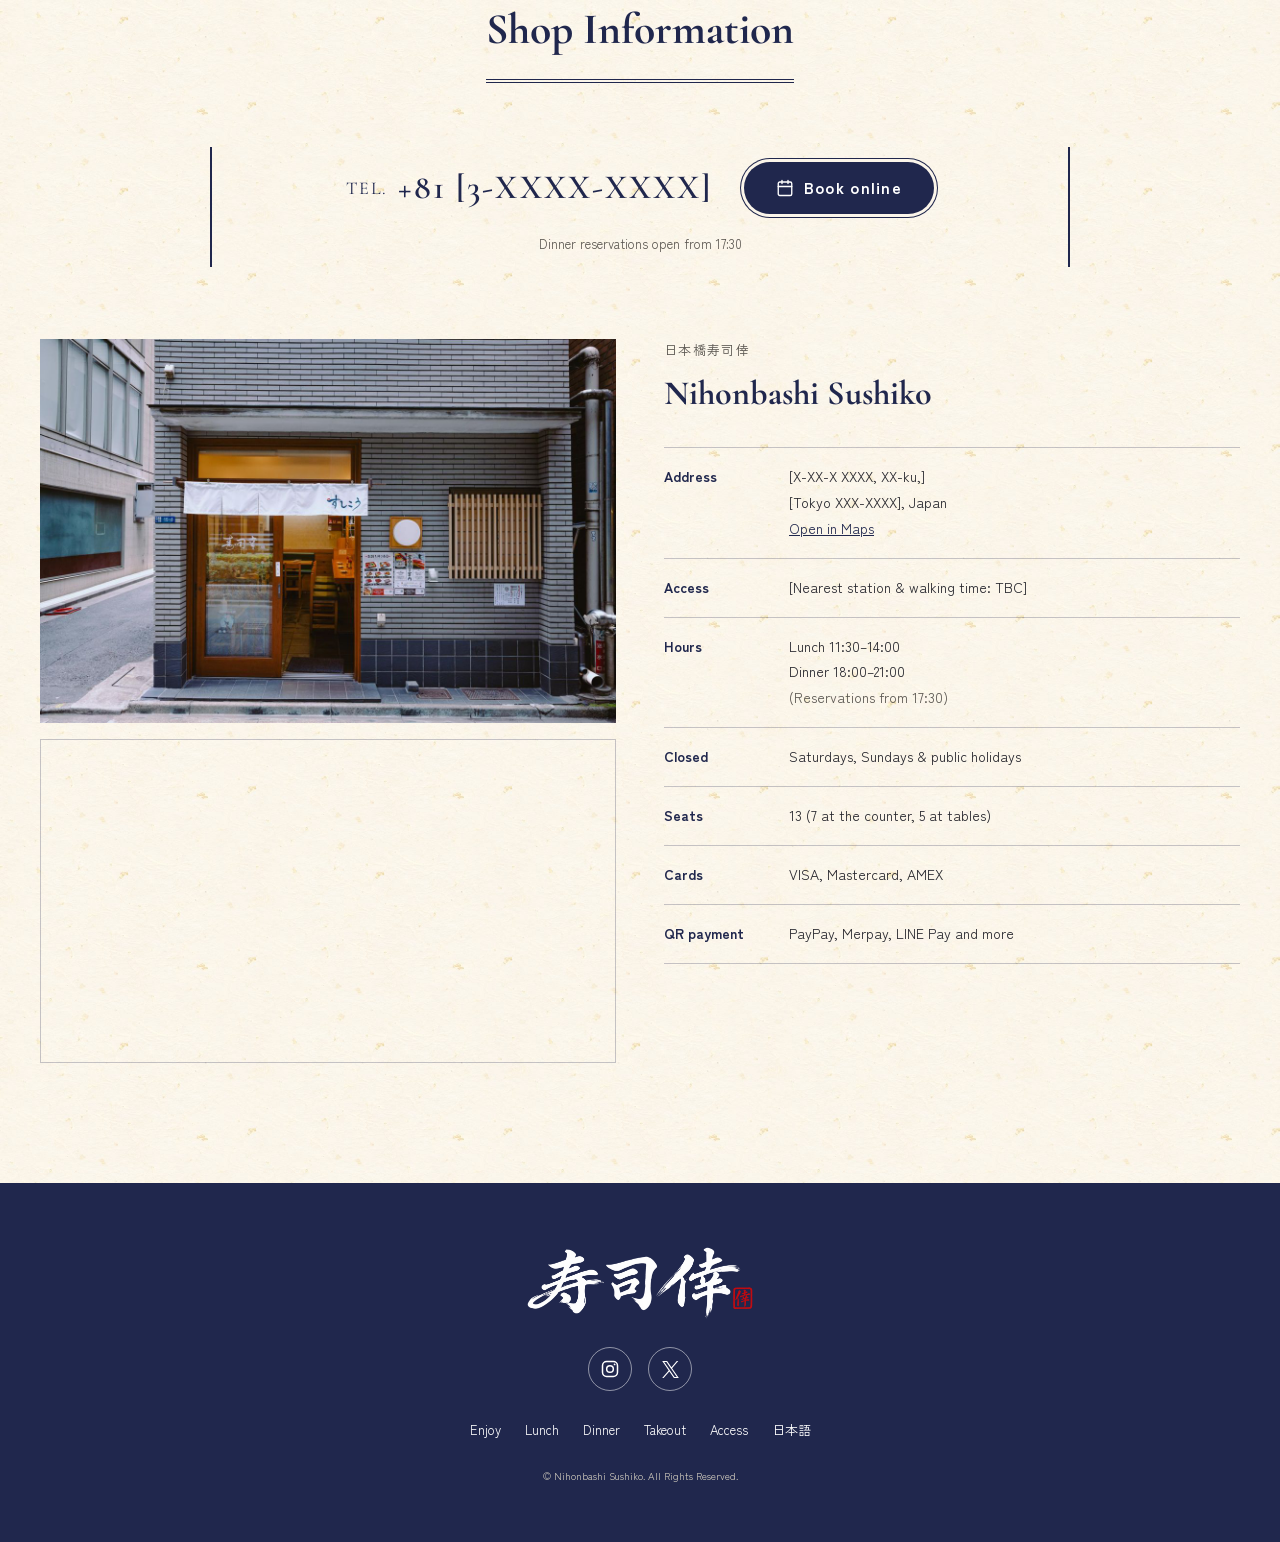
==== commit 1c52e6ad: "Rename shop to 寿司倖 and replace logo - Replace 寿司幸 with 寿司倖 in titles, meta, JSON-LD, copy and alt te" ====
--- a/en/index.html
+++ b/en/index.html
@@ -34,7 +34,7 @@
     "@context": "https://schema.org",
     "@type": "Restaurant",
     "name": "Nihonbashi Sushiko",
-    "alternateName": "日本橋 寿司幸",
+    "alternateName": "日本橋 寿司倖",
     "servesCuisine": "Edomae sushi",
     "priceRange": "¥1,000–¥7,000",
     "telephone": "[PHONE]",
@@ -69,7 +69,7 @@
 <!-- ================= HEADER ================= -->
 <header class="header">
   <div class="header__inner">
-    <a class="header__logo" href="#top"><img src="../assets/images/logo_navy.png" alt="Nihonbashi Sushiko" width="900" height="339"></a>
+    <a class="header__logo" href="#top"><img src="../assets/images/logo_navy.png" alt="Nihonbashi Sushiko" width="900" height="286"></a>
     <nav class="header__nav" aria-label="Page menu">
       <a href="#scene">Enjoy</a>
       <a href="#lunch">Lunch</a>
@@ -184,7 +184,7 @@
 <!-- ================= STRENGTH ================= -->
 <section class="section strength">
   <div class="sec-head">
-    <p class="sec-head__en" lang="ja">寿司幸のこだわり</p>
+    <p class="sec-head__en" lang="ja">寿司倖のこだわり</p>
     <h2 class="sec-head__title">Our Commitment</h2>
   </div>
   <div class="strength__frame">
@@ -427,7 +427,7 @@
         </div>
       </div>
       <div class="info__body">
-        <p class="info__kana" lang="ja">日本橋寿司幸</p>
+        <p class="info__kana" lang="ja">日本橋寿司倖</p>
         <p class="info__name">Nihonbashi Sushiko</p>
         <dl class="info-table">
           <div><dt>Address</dt><dd>[X-XX-X XXXX, XX-ku,]<br>[Tokyo XXX-XXXX], Japan<br><a href="[Google Maps URL]" target="_blank" rel="noopener">Open in Maps</a></dd></div>
@@ -447,7 +447,7 @@
 
 <!-- ================= FOOTER ================= -->
 <footer class="footer">
-  <img class="footer__logo" src="../assets/images/logo_white.png" alt="Nihonbashi Sushiko" width="900" height="339" loading="lazy">
+  <img class="footer__logo" src="../assets/images/logo_white.png" alt="Nihonbashi Sushiko" width="900" height="286" loading="lazy">
   <div class="footer__sns">
     <a href="[Instagram URL]" target="_blank" rel="noopener" aria-label="Instagram"><svg width="20" height="20" aria-hidden="true"><use href="#i-insta"/></svg></a>
     <a href="[X URL]" target="_blank" rel="noopener" aria-label="X"><svg width="17" height="17" aria-hidden="true"><use href="#i-x"/></svg></a>
--- a/assets/css/style.css
+++ b/assets/css/style.css
@@ -1,6 +1,6 @@
 @charset "UTF-8";
 /* =========================================================
-   日本橋 寿司幸 LP
+   日本橋 寿司倖 LP
    ========================================================= */
 
 :root {
